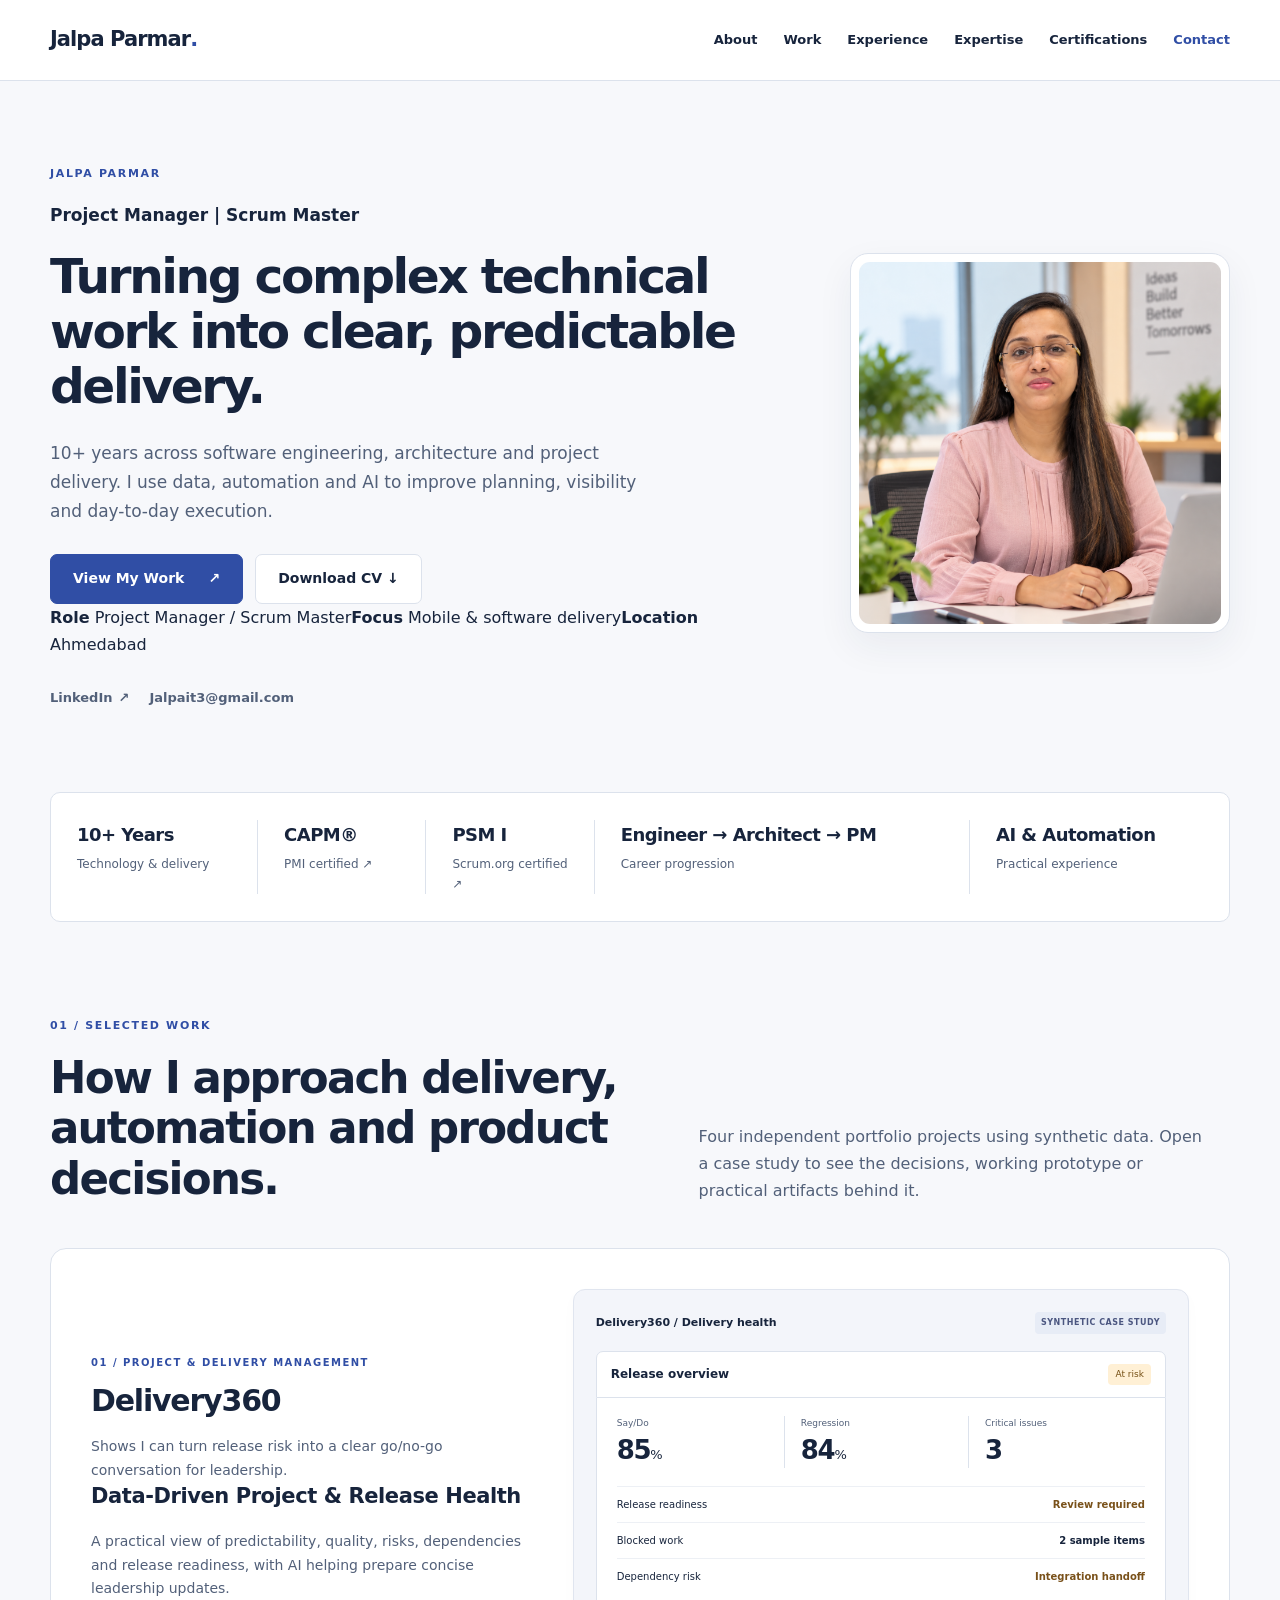
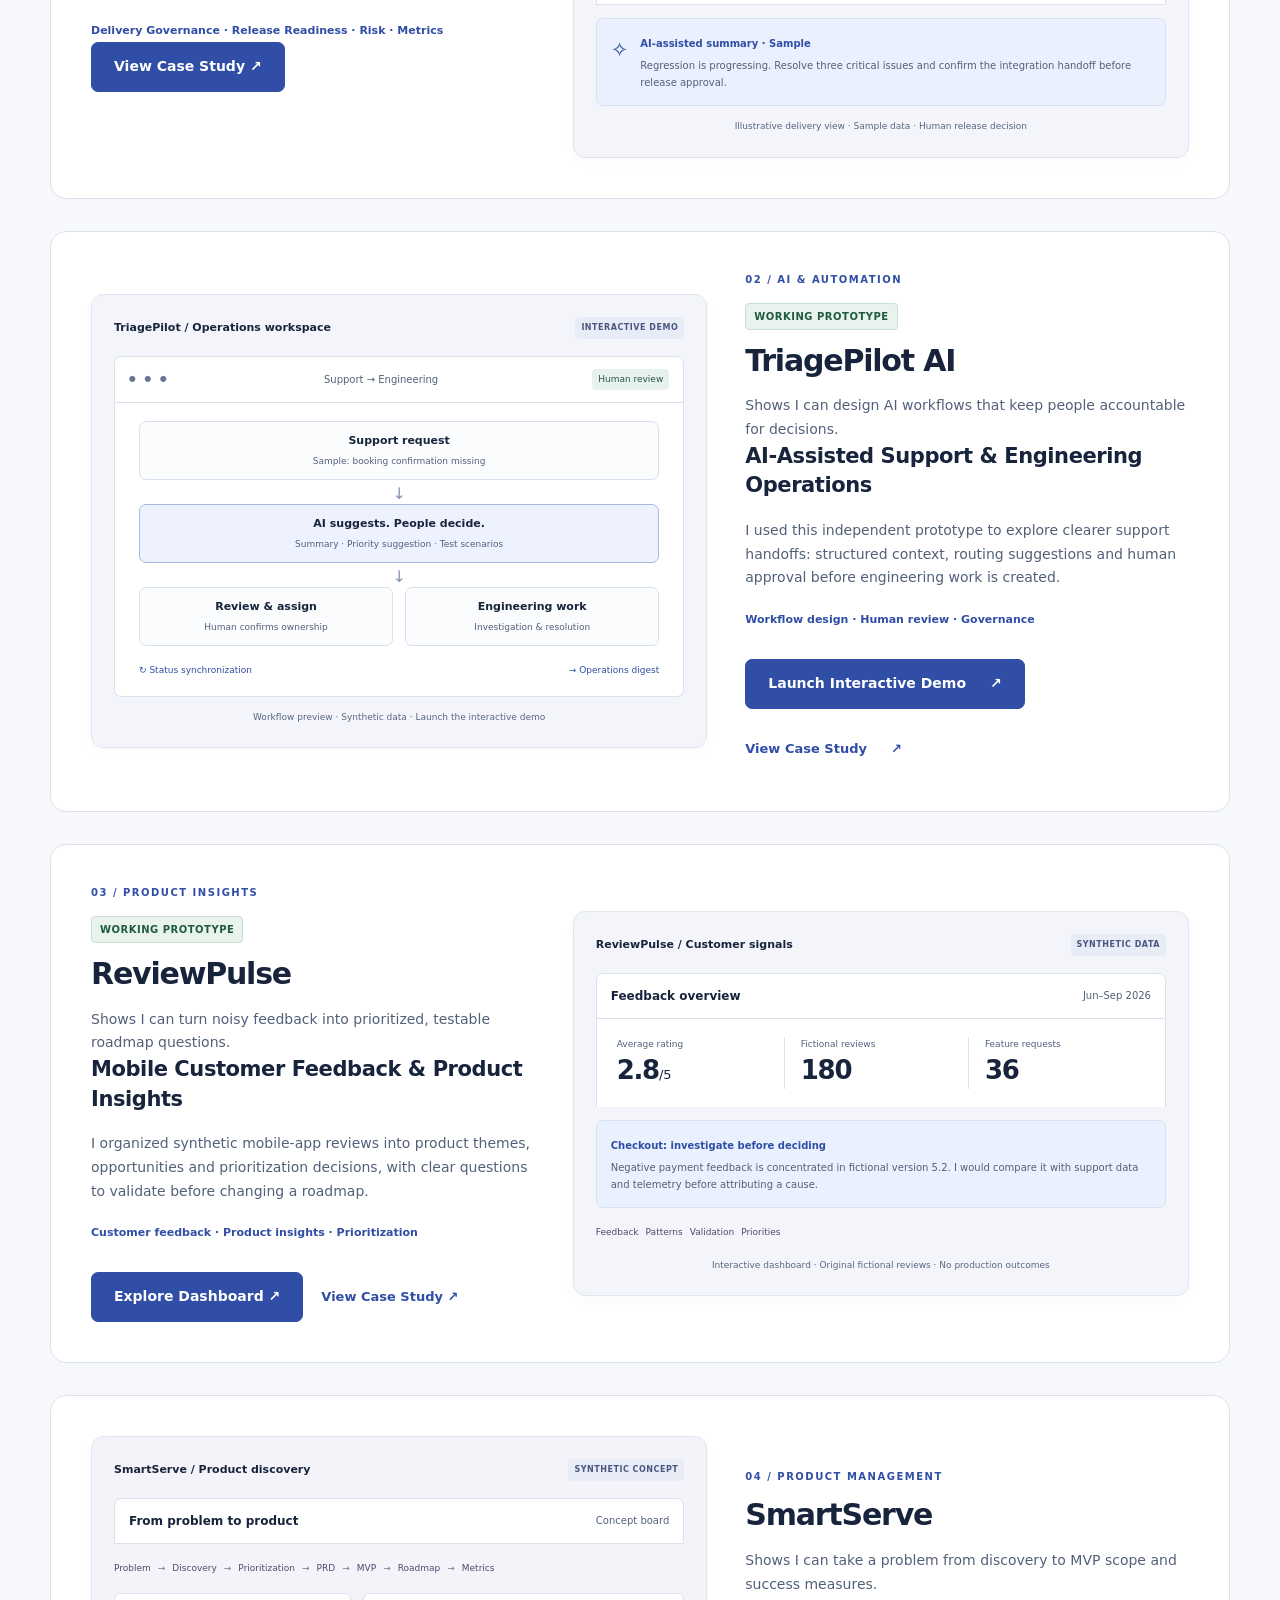
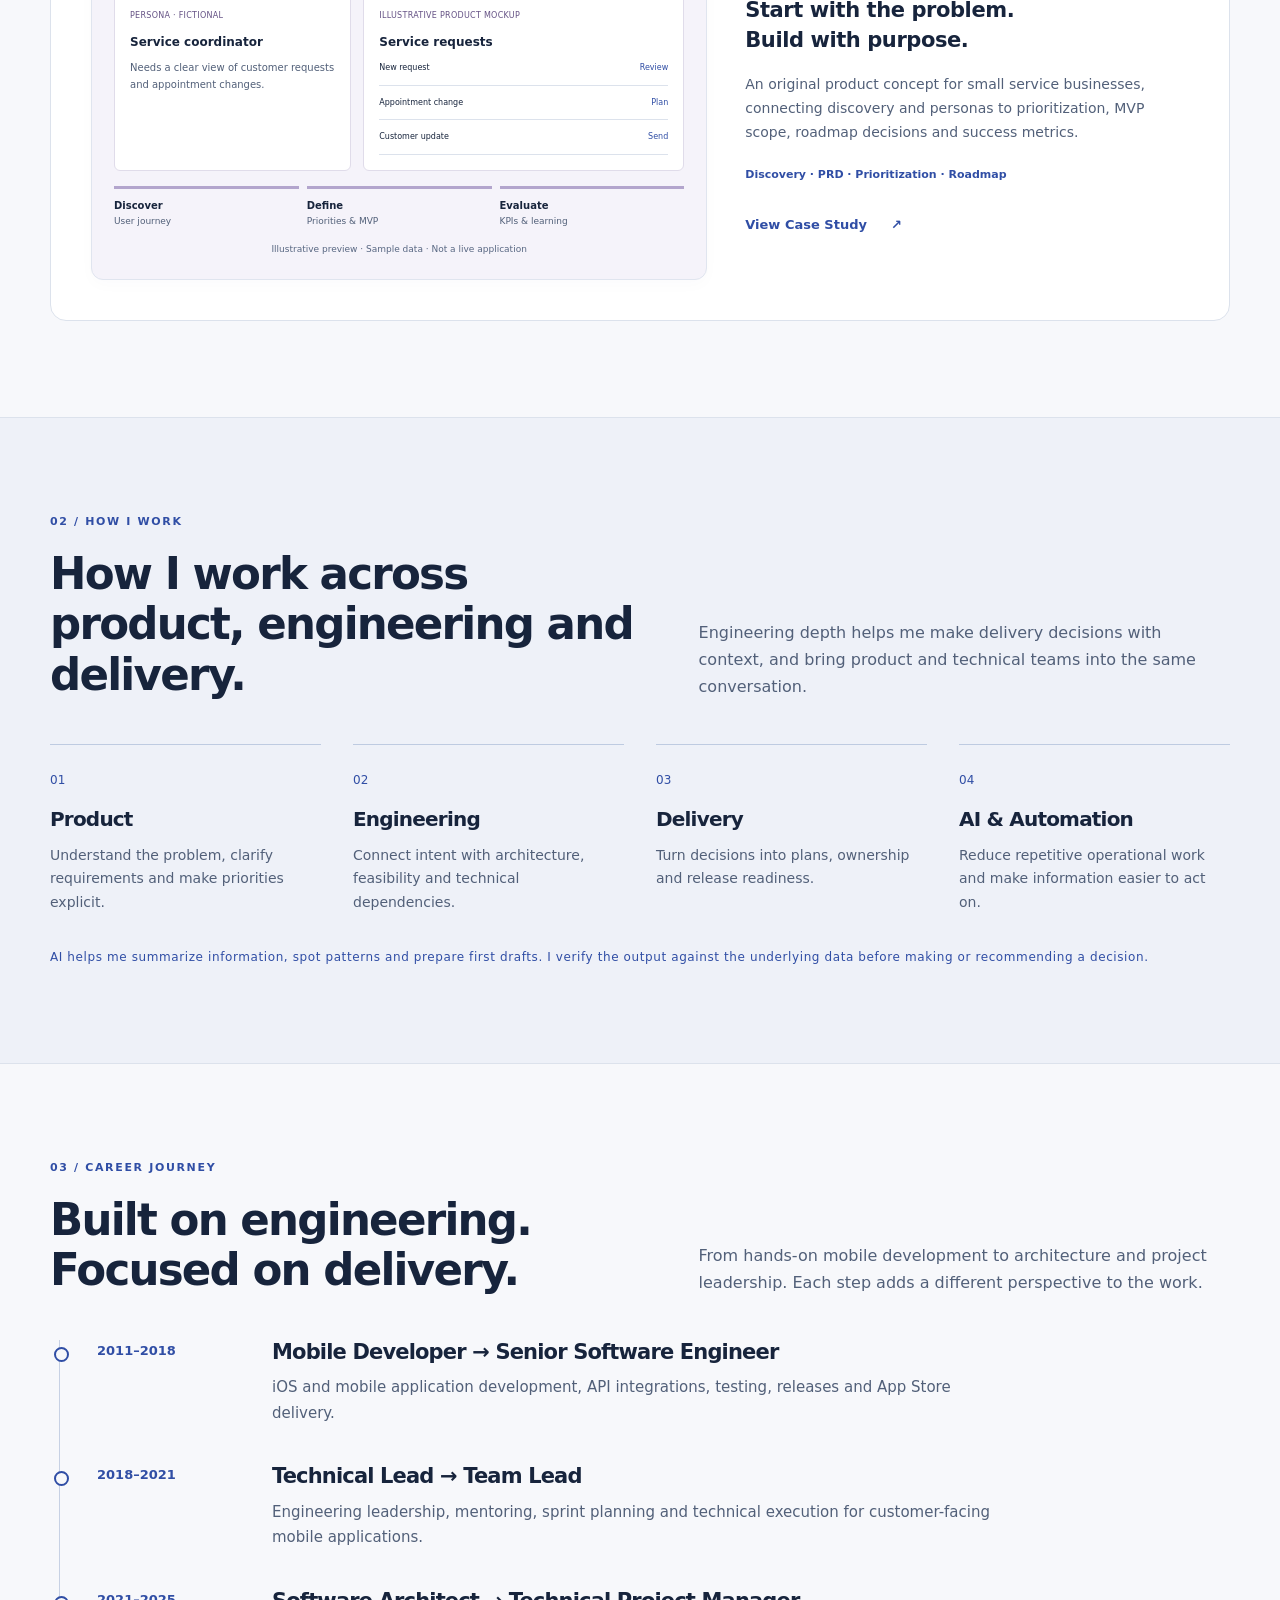
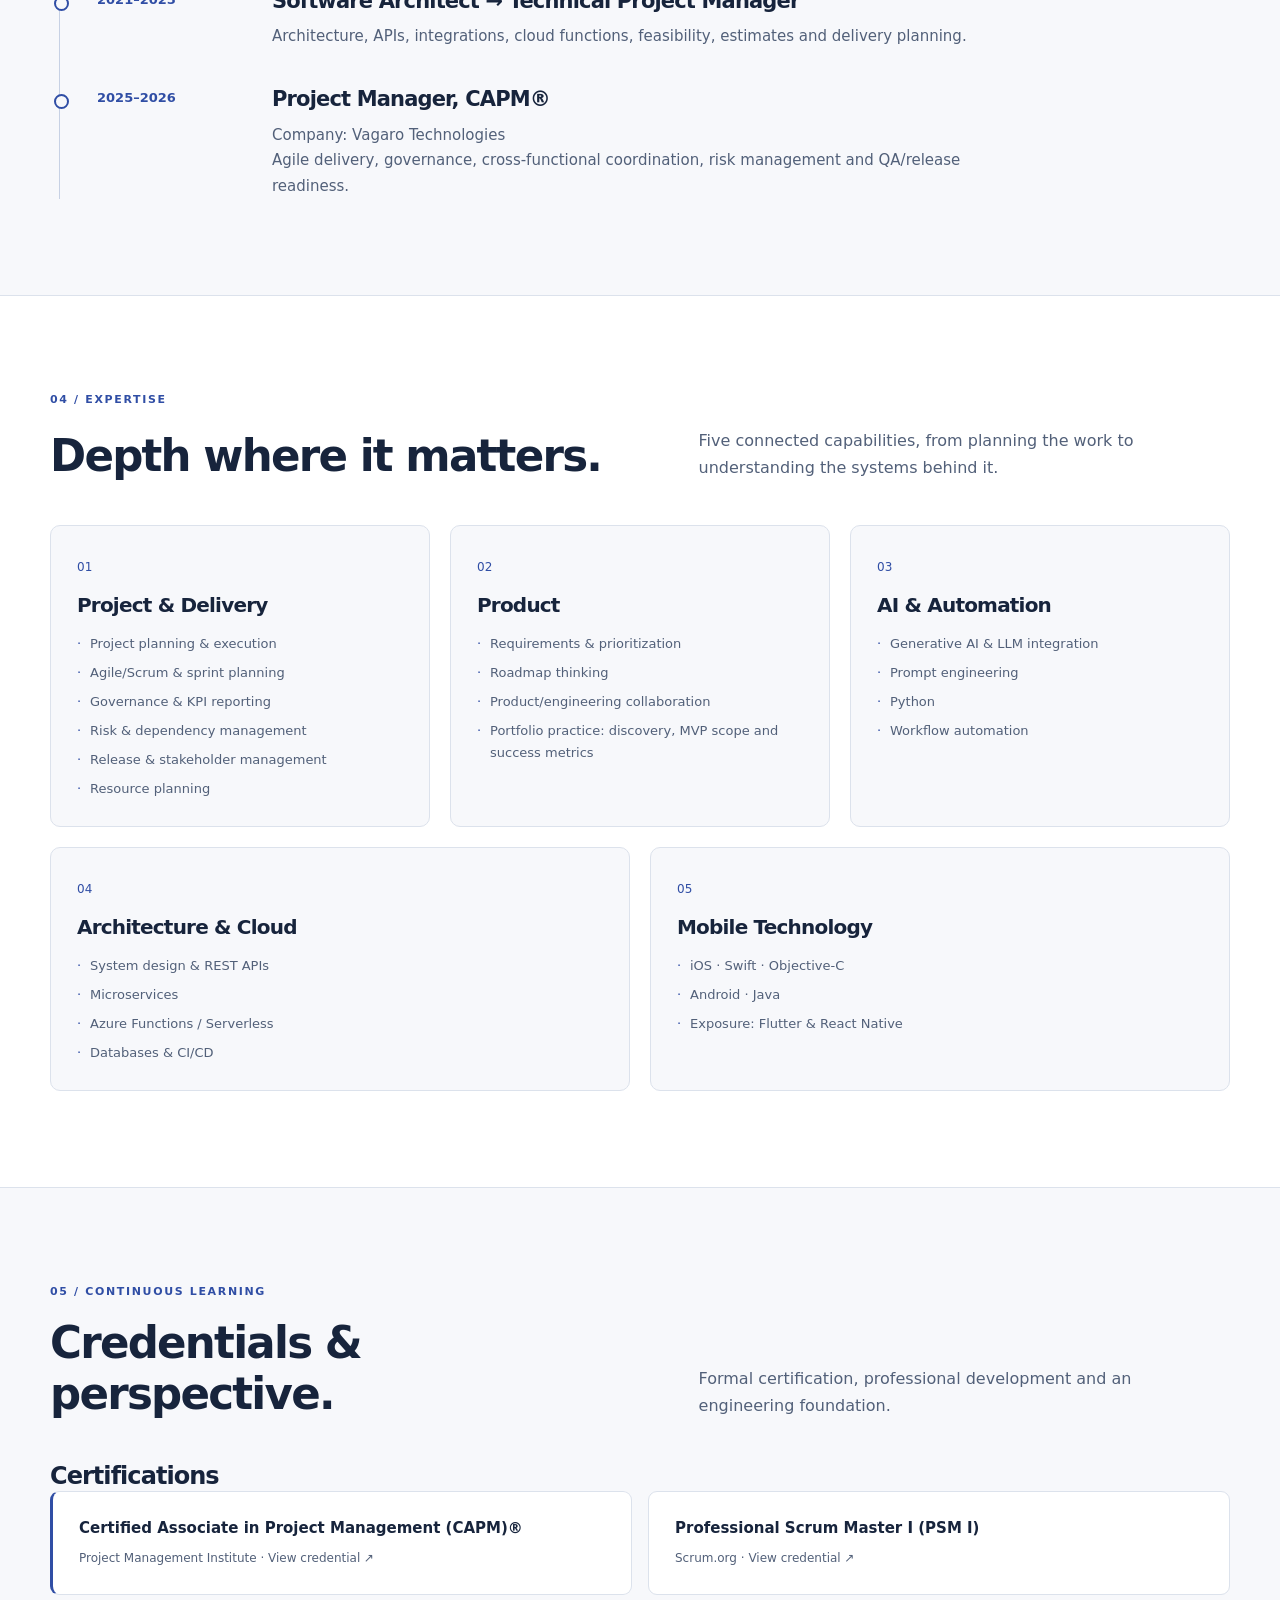
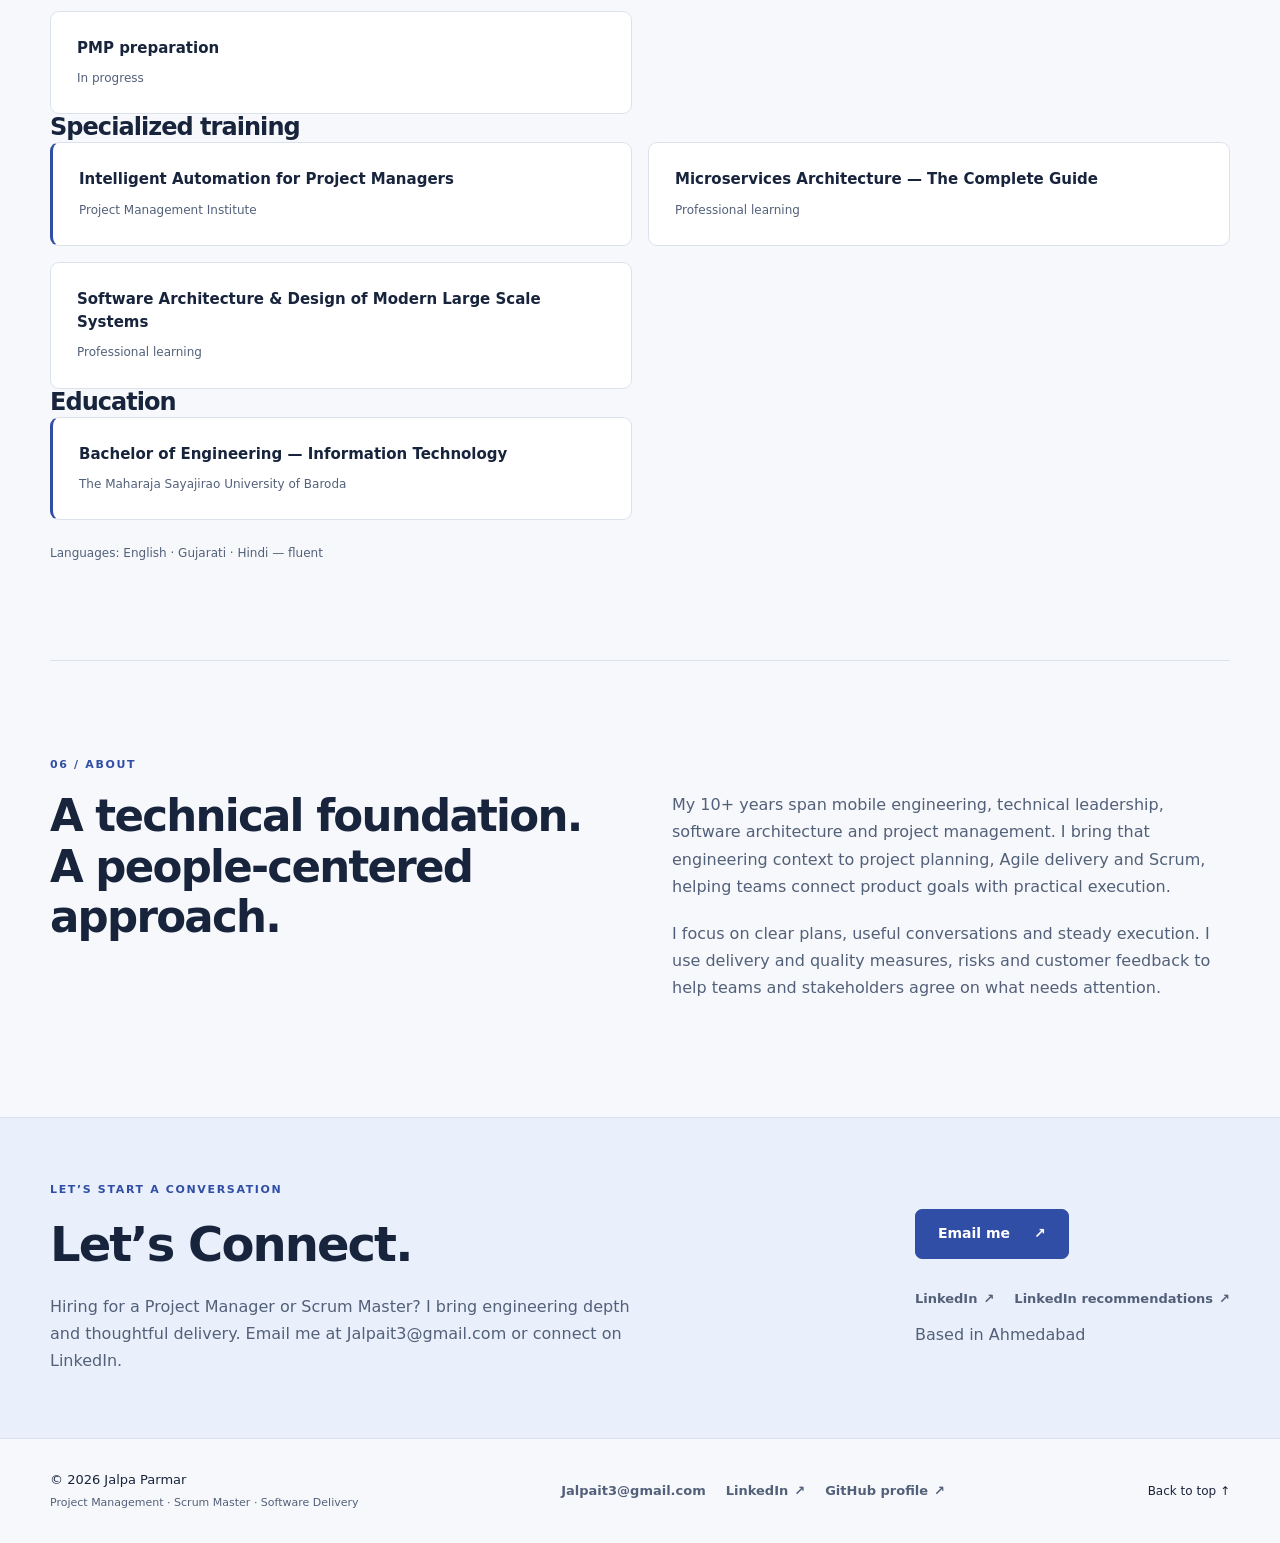
==== index.html @ e119d9c5 "Focus portfolio on project management and Scrum" ====
<!DOCTYPE html>

<html lang="en"><head><meta charset="utf-8"/><meta content="width=device-width,initial-scale=1" name="viewport"/><title>Jalpa Parmar | Project Manager & Scrum Master</title><link href="style.css" rel="stylesheet"/><meta content="Jalpa Parmar is a Project Manager and Scrum Master with 10+ years in software delivery, Agile and engineering. CAPM® and PSM I certified." name="description"/>
<link href="https://jalpaparmar.github.io/jalpa-parmar-portfolio/" rel="canonical"/>
<meta content="#f7f8fb" name="theme-color"/>
<meta content="website" property="og:type"/>
<meta content="Jalpa Parmar | Project Manager & Scrum Master" property="og:title"/>
<meta content="Jalpa Parmar: Project Manager and Scrum Master with 10+ years in software delivery, Agile and engineering. CAPM® and PSM I certified." property="og:description"/>
<meta content="https://jalpaparmar.github.io/jalpa-parmar-portfolio/" property="og:url"/>
<meta content="summary_large_image" name="twitter:card"/><meta content="https://jalpaparmar.github.io/jalpa-parmar-portfolio/assets/images/jalpa-parmar-social-card.svg" property="og:image"/><meta content="https://jalpaparmar.github.io/jalpa-parmar-portfolio/assets/images/jalpa-parmar-social-card.svg" name="twitter:image"/>
<script type="application/ld+json">{"@context":"https://schema.org","@type":"Person","name":"Jalpa Parmar","url":"https://jalpaparmar.github.io/jalpa-parmar-portfolio/","jobTitle":"Project Manager and Scrum Master","sameAs":["https://www.linkedin.com/in/jalpa-parmar","https://github.com/JalpaParmar"],"alumniOf":{"@type":"CollegeOrUniversity","name":"The Maharaja Sayajirao University of Baroda"}}</script>
<script defer="" src="site.js"></script></head>
<body id="top"><a class="skip-link" href="#main-content">Skip to content</a><header class="site-header"><nav aria-label="Primary navigation" class="nav-shell"><a class="brand" href="#top">Jalpa Parmar<span aria-hidden="true" class="brand-dot">.</span></a><button aria-controls="nav-links" aria-expanded="false" class="menu-toggle" hidden="" type="button">Menu <span aria-hidden="true">☰</span></button><div class="nav-links" id="nav-links"><a href="#about">About</a><a href="#work">Work</a><a href="#experience">Experience</a><a href="#skills">Expertise</a><a href="#certifications">Certifications</a><a href="#contact">Contact</a></div><!-- Add a Resume link here only after a real portfolio-safe file is supplied. --></nav></header>
<main id="main-content" tabindex="-1">
<section aria-labelledby="hero-title" class="hero hero-with-portrait wrap"><div class="hero-copy"><span class="eyebrow">JALPA PARMAR</span><p class="role-title">Project Manager | Scrum Master</p><h1 id="hero-title">Turning complex technical work into clear, predictable delivery.</h1><p class="intro">10+ years across software engineering, architecture and project delivery. I use data, automation and AI to improve planning, visibility and day-to-day execution.</p><div class="actions"><a class="button primary" href="#work">View My Work <span aria-hidden="true">↗</span></a><a class="button" download="Jalpa_Parmar_Project_Manager_CAPM_PSMI.pdf" href="assets/documents/Jalpa_Parmar_Project_Manager_CAPM_PSMI.pdf">Download CV ↓</a></div><div class="looking-for" aria-label="What I am looking for"><span><strong>Role</strong> Project Manager / Scrum Master</span><span><strong>Focus</strong> Mobile &amp; software delivery</span><span><strong>Location</strong> Ahmedabad</span></div><div class="social-links"><a href="https://www.linkedin.com/in/jalpa-parmar">LinkedIn <span aria-hidden="true">↗</span></a><a href="mailto:Jalpait3@gmail.com">Jalpait3@gmail.com</a></div></div><figure class="hero-portrait"><img alt="Jalpa Parmar, Project Manager and Scrum Master" decoding="async" fetchpriority="high" height="1254" src="assets/images/jalpa-parmar-profile.png" width="1254"/></figure></section>
<div aria-label="Professional background" class="credibility wrap"><div><strong>10+ Years</strong><span>Technology &amp; delivery</span></div><a href="https://www.credly.com/badges/f8669a82-21d4-4e45-8ff4-f805225fc129/linked_in_profile" target="_blank" rel="noopener noreferrer" aria-label="View CAPM certification on Credly"><strong>CAPM®</strong><span>PMI certified ↗</span></a><a href="https://www.credly.com/badges/e484ed03-b003-4f8a-a17c-c9174ec7daa3/public_url" target="_blank" rel="noopener noreferrer" aria-label="View PSM I certification on Credly"><strong>PSM I</strong><span>Scrum.org certified ↗</span></a><div><strong>Engineer → Architect → PM</strong><span>Career progression</span></div><div><strong>AI &amp; Automation</strong><span>Practical experience</span></div></div>
<section class="section wrap" id="work"><span class="eyebrow">01 / SELECTED WORK</span><div class="section-heading"><h2>How I approach delivery, automation and product decisions.</h2><p>Four independent portfolio projects using synthetic data. Open a case study to see the decisions, working prototype or practical artifacts behind it.</p></div><div class="projects"><article class="project"><div class="project-copy"><span class="eyebrow">01 / PROJECT &amp; DELIVERY MANAGEMENT</span><h3>Delivery360</h3><p class="proof-line">Shows I can turn release risk into a clear go/no-go conversation for leadership.</p><p class="project-headline">Data-Driven Project &amp; Release Health</p><p>A practical view of predictability, quality, risks, dependencies and release readiness, with AI helping prepare concise leadership updates.</p><p class="tags">Delivery Governance · Release Readiness · Risk · Metrics</p><a aria-label="View Delivery360 case study" class="button primary" href="delivery360.html">View Case Study ↗</a></div><figure class="preview delivery-preview"><figcaption><span>Delivery360 / Delivery health</span><span class="demo-label">SYNTHETIC CASE STUDY</span></figcaption><div class="mini-toolbar"><strong>Release overview</strong><span class="risk">At risk</span></div><div class="metric-row"><div><small>Say/Do</small><strong>85<span>%</span></strong></div><div><small>Regression</small><strong>84<span>%</span></strong></div><div><small>Critical issues</small><strong>3</strong></div></div><div class="health-list"><div><span>Release readiness</span><strong class="risk-text">Review required</strong></div><div><span>Blocked work</span><strong>2 sample items</strong></div><div><span>Dependency risk</span><strong class="risk-text">Integration handoff</strong></div></div><div class="insight"><span aria-hidden="true">✧</span><div><strong>AI-assisted summary · Sample</strong><p>Regression is progressing. Resolve three critical issues and confirm the integration handoff before release approval.</p></div></div><p class="preview-note">Illustrative delivery view · Sample data · Human release decision</p></figure></article><article class="project reverse"><div class="project-copy"><span class="eyebrow">02 / AI &amp; AUTOMATION</span><span class="working-label">WORKING PROTOTYPE</span><h3>TriagePilot AI</h3><p class="proof-line">Shows I can design AI workflows that keep people accountable for decisions.</p><p class="project-headline">AI-Assisted Support &amp; Engineering Operations</p><p>I used this independent prototype to explore clearer support handoffs: structured context, routing suggestions and human approval before engineering work is created.</p><p class="tags">Workflow design · Human review · Governance</p><div class="actions"><a class="button primary" href="projects/opspilot/index.html">Launch Interactive Demo <span aria-hidden="true">↗</span></a><a aria-label="View TriagePilot AI case study" class="text-link" href="opspilot.html">View Case Study <span aria-hidden="true">↗</span></a></div></div><figure class="preview ops-preview"><figcaption><span>TriagePilot / Operations workspace</span><span class="demo-label">INTERACTIVE DEMO</span></figcaption><div class="mini-toolbar"><span aria-hidden="true" class="window-dots">● ● ●</span><span>Support → Engineering</span><span class="status">Human review</span></div><div class="workflow"><div class="flow-node"><span aria-hidden="true" class="node-icon">↳</span><strong>Support request</strong><small>Sample: booking confirmation missing</small></div><span aria-hidden="true" class="flow-arrow">↓</span><div class="flow-node active"><span aria-hidden="true" class="node-icon">✧</span><strong>AI suggests. People decide.</strong><small>Summary · Priority suggestion · Test scenarios</small></div><span aria-hidden="true" class="flow-arrow">↓</span><div class="flow-split"><div class="flow-node"><strong>Review &amp; assign</strong><small>Human confirms ownership</small></div><div class="flow-node"><strong>Engineering work</strong><small>Investigation &amp; resolution</small></div></div><div class="sync-line">↻ Status synchronization <span>→ Operations digest</span></div></div><p class="preview-note">Workflow preview · Synthetic data · Launch the interactive demo</p></figure></article><article class="project"><div class="project-copy"><span class="eyebrow">03 / PRODUCT INSIGHTS</span><span class="working-label">WORKING PROTOTYPE</span><h3>ReviewPulse</h3><p class="proof-line">Shows I can turn noisy feedback into prioritized, testable roadmap questions.</p><p class="project-headline">Mobile Customer Feedback &amp; Product Insights</p><p>I organized synthetic mobile-app reviews into product themes, opportunities and prioritization decisions, with clear questions to validate before changing a roadmap.</p><p class="tags">Customer feedback · Product insights · Prioritization</p><div class="actions"><a class="button primary" href="projects/reviewpulse/index.html">Explore Dashboard ↗</a><a aria-label="View ReviewPulse case study" class="text-link" href="reviewpulse.html">View Case Study ↗</a></div></div><figure class="preview review-preview"><figcaption><span>ReviewPulse / Customer signals</span><span class="demo-label">SYNTHETIC DATA</span></figcaption><div class="mini-toolbar"><strong>Feedback overview</strong><span>Jun–Sep 2026</span></div><div class="metric-row"><div><small>Average rating</small><strong>2.8<span>/5</span></strong></div><div><small>Fictional reviews</small><strong>180</strong></div><div><small>Feature requests</small><strong>36</strong></div></div><div class="insight"><div><strong>Checkout: investigate before deciding</strong><p>Negative payment feedback is concentrated in fictional version 5.2. I would compare it with support data and telemetry before attributing a cause.</p></div></div><div class="product-path"><span>Feedback</span><span>Patterns</span><span>Validation</span><span>Priorities</span></div><p class="preview-note">Interactive dashboard · Original fictional reviews · No production outcomes</p></figure></article><article class="project reverse"><div class="project-copy"><span class="eyebrow">04 / PRODUCT MANAGEMENT</span><h3>SmartServe</h3><p class="proof-line">Shows I can take a problem from discovery to MVP scope and success measures.</p><p class="project-headline">Start with the problem.<br/>Build with purpose.</p><p>An original product concept for small service businesses, connecting discovery and personas to prioritization, MVP scope, roadmap decisions and success metrics.</p><p class="tags">Discovery · PRD · Prioritization · Roadmap</p><a aria-label="View SmartServe case study" class="text-link" href="product-case-study.html">View Case Study <span aria-hidden="true">↗</span></a></div><figure class="preview product-preview"><figcaption><span>SmartServe / Product discovery</span><span class="demo-label">SYNTHETIC CONCEPT</span></figcaption><div class="mini-toolbar"><strong>From problem to product</strong><span>Concept board</span></div><ol class="product-path"><li>Problem</li><li>Discovery</li><li>Prioritization</li><li>PRD</li><li>MVP</li><li>Roadmap</li><li>Metrics</li></ol><div class="product-board"><div class="concept-note"><small>PERSONA · FICTIONAL</small><strong>Service coordinator</strong><p>Needs a clear view of customer requests and appointment changes.</p></div><div class="wireframe"><small>ILLUSTRATIVE PRODUCT MOCKUP</small><strong>Service requests</strong><div><span>New request</span><span>Review</span></div><div><span>Appointment change</span><span>Plan</span></div><div><span>Customer update</span><span>Send</span></div></div></div><div class="roadmap"><span><b>Discover</b>User journey</span><span><b>Define</b>Priorities &amp; MVP</span><span><b>Evaluate</b>KPIs &amp; learning</span></div><p class="preview-note">Illustrative preview · Sample data · Not a live application</p></figure></article></div></section>
<section class="section approach-band" id="approach"><div class="wrap"><span class="eyebrow">02 / HOW I WORK</span><div class="section-heading"><h2>How I work across product, engineering and delivery.</h2><p>Engineering depth helps me make delivery decisions with context, and bring product and technical teams into the same conversation.</p></div><ol class="approach-grid"><li><span>01</span><h3>Product</h3><p>Understand the problem, clarify requirements and make priorities explicit.</p></li><li><span>02</span><h3>Engineering</h3><p>Connect intent with architecture, feasibility and technical dependencies.</p></li><li><span>03</span><h3>Delivery</h3><p>Turn decisions into plans, ownership and release readiness.</p></li><li><span>04</span><h3>AI &amp; Automation</h3><p>Reduce repetitive operational work and make information easier to act on.</p></li></ol><p class="approach-caption">AI helps me summarize information, spot patterns and prepare first drafts. I verify the output against the underlying data before making or recommending a decision.</p></div></section>
<section class="section wrap" id="experience"><span class="eyebrow">03 / CAREER JOURNEY</span><div class="section-heading"><h2>Built on engineering.<br/>Focused on delivery.</h2><p>From hands-on mobile development to architecture and project leadership. Each step adds a different perspective to the work.</p></div><ol class="timeline"><li><span class="timeline-date">2011–2018</span><div><h3>Mobile Developer → Senior Software Engineer</h3><p>iOS and mobile application development, API integrations, testing, releases and App Store delivery.</p></div></li><li><span class="timeline-date">2018–2021</span><div><h3>Technical Lead → Team Lead</h3><p>Engineering leadership, mentoring, sprint planning and technical execution for customer-facing mobile applications.</p></div></li><li><span class="timeline-date">2021–2025</span><div><h3>Software Architect → Technical Project Manager</h3><p>Architecture, APIs, integrations, cloud functions, feasibility, estimates and delivery planning.</p></div></li><li><span class="timeline-date">2025–2026</span><div><h3>Project Manager, CAPM®</h3><p class="timeline-meta">Company: Vagaro Technologies</p><p>Agile delivery, governance, cross-functional coordination, risk management and QA/release readiness.</p></div></li></ol></section>
<section class="section expertise-band" id="skills"><div class="wrap"><span class="eyebrow">04 / EXPERTISE</span><div class="section-heading"><h2>Depth where it matters.</h2><p>Five connected capabilities, from planning the work to understanding the systems behind it.</p></div><div class="capabilities"><article><span class="capability-number">01</span><h3>Project &amp; Delivery</h3><ul><li>Project planning &amp; execution</li><li>Agile/Scrum &amp; sprint planning</li><li>Governance &amp; KPI reporting</li><li>Risk &amp; dependency management</li><li>Release &amp; stakeholder management</li><li>Resource planning</li></ul></article><article><span class="capability-number">02</span><h3>Product</h3><ul><li>Requirements &amp; prioritization</li><li>Roadmap thinking</li><li>Product/engineering collaboration</li><li>Portfolio practice: discovery, MVP scope and success metrics</li></ul></article><article><span class="capability-number">03</span><h3>AI &amp; Automation</h3><ul><li>Generative AI &amp; LLM integration</li><li>Prompt engineering</li><li>Python</li><li>Workflow automation</li></ul></article><article><span class="capability-number">04</span><h3>Architecture &amp; Cloud</h3><ul><li>System design &amp; REST APIs</li><li>Microservices</li><li>Azure Functions / Serverless</li><li>Databases &amp; CI/CD</li></ul></article><article><span class="capability-number">05</span><h3>Mobile Technology</h3><ul><li>iOS · Swift · Objective-C</li><li>Android · Java</li><li>Exposure: Flutter &amp; React Native</li></ul></article></div></div></section>
<section class="section wrap" id="certifications"><span class="eyebrow">05 / CONTINUOUS LEARNING</span><div class="section-heading"><h2>Credentials &amp; perspective.</h2><p>Formal certification, professional development and an engineering foundation.</p></div><div class="credential-groups"><section class="credential-group" aria-labelledby="certifications-title"><h3 id="certifications-title">Certifications</h3><ul class="credential-list"><li><a href="https://www.credly.com/badges/f8669a82-21d4-4e45-8ff4-f805225fc129/linked_in_profile" target="_blank" rel="noopener noreferrer"><strong>Certified Associate in Project Management (CAPM)®</strong><span>Project Management Institute · View credential ↗</span></a></li><li><a href="https://www.credly.com/badges/e484ed03-b003-4f8a-a17c-c9174ec7daa3/public_url" target="_blank" rel="noopener noreferrer"><strong>Professional Scrum Master I (PSM I)</strong><span>Scrum.org · View credential ↗</span></a></li><li><strong>PMP preparation</strong><span>In progress</span></li></ul></section><section class="credential-group" aria-labelledby="training-title"><h3 id="training-title">Specialized training</h3><ul class="credential-list"><li><strong>Intelligent Automation for Project Managers</strong><span>Project Management Institute</span></li><li><strong>Microservices Architecture — The Complete Guide</strong><span>Professional learning</span></li><li><strong>Software Architecture &amp; Design of Modern Large Scale Systems</strong><span>Professional learning</span></li></ul></section><section class="credential-group" aria-labelledby="education-title"><h3 id="education-title">Education</h3><ul class="credential-list"><li><strong>Bachelor of Engineering — Information Technology</strong><span>The Maharaja Sayajirao University of Baroda</span></li></ul></section></div><p class="languages">Languages: English · Gujarati · Hindi — fluent</p></section>
<section class="section about-section wrap" id="about"><span class="eyebrow">06 / ABOUT</span><div class="about-grid"><h2>A technical foundation.<br/>A people-centered approach.</h2><div><p>My 10+ years span mobile engineering, technical leadership, software architecture and project management. I bring that engineering context to project planning, Agile delivery and Scrum, helping teams connect product goals with practical execution.</p><p>I focus on clear plans, useful conversations and steady execution. I use delivery and quality measures, risks and customer feedback to help teams and stakeholders agree on what needs attention.</p></div></div></section>
<section class="contact-section" id="contact"><div class="wrap contact-inner"><div><span class="eyebrow">LET’S START A CONVERSATION</span><h2>Let’s Connect.</h2><p>Hiring for a Project Manager or Scrum Master? I bring engineering depth and thoughtful delivery. Email me at <a href="mailto:Jalpait3@gmail.com">Jalpait3@gmail.com</a> or connect on LinkedIn.</p></div><div><a class="button primary" href="mailto:Jalpait3@gmail.com">Email me <span aria-hidden="true">↗</span></a><div class="social-links"><a href="https://www.linkedin.com/in/jalpa-parmar">LinkedIn <span aria-hidden="true">↗</span></a><a href="https://www.linkedin.com/in/jalpa-parmar">LinkedIn recommendations <span aria-hidden="true">↗</span></a></div><p class="contact-location">Based in Ahmedabad</p></div></div></section>
</main><footer class="site-footer wrap"><span>© 2026 Jalpa Parmar<br/><small>Project Management · Scrum Master · Software Delivery</small></span><div class="social-links"><a href="mailto:Jalpait3@gmail.com">Jalpait3@gmail.com</a><a href="https://www.linkedin.com/in/jalpa-parmar">LinkedIn <span aria-hidden="true">↗</span></a><a href="https://github.com/JalpaParmar">GitHub profile <span aria-hidden="true">↗</span></a></div><a class="back-top" href="#top">Back to top ↑</a></footer></body></html>
---- style.css ----
/* Shared static portfolio design system. No external fonts or assets. */
:root{color-scheme:light;--bg:#f7f8fb;--paper:#fff;--ink:#17243c;--muted:#526079;--accent:#304ea5;--accent-soft:#edf1fd;--line:#dce2ec;--violet:#65509b;--radius:16px;--shadow:0 14px 36px #1c2e5110;--max:1180px}
*{box-sizing:border-box}html{scroll-behavior:smooth;scroll-padding-top:104px}body{margin:0;background:var(--bg);color:var(--ink);font:16px/1.7 Inter,"Segoe UI",system-ui,-apple-system,sans-serif;-webkit-font-smoothing:antialiased}
a{color:inherit;text-decoration:none}a:hover{text-decoration:underline;text-underline-offset:5px}button{font:inherit}a:focus-visible,button:focus-visible{outline:3px solid var(--accent);outline-offset:5px;border-radius:4px}[hidden]{display:none!important}svg{display:block;max-width:100%;height:auto}figure,p{margin:0}ul,ol{padding:0}h1,h2,h3{line-height:1.16;letter-spacing:-.04em;margin:0;font-weight:650}h2{font-size:clamp(32px,3.4vw,44px)}h3{font-size:24px}p{color:var(--muted)}.wrap{width:min(var(--max),calc(100% - 96px));margin-inline:auto}.section{padding-block:96px}.eyebrow{display:block;font-size:11px;line-height:1.5;font-weight:750;letter-spacing:.15em;color:var(--accent);margin-bottom:18px}.section-heading{display:grid;grid-template-columns:1.1fr 1fr;gap:64px;align-items:end;margin-bottom:44px}.section-heading p{max-width:510px;font-size:16px}
.skip-link{position:fixed;top:8px;left:16px;z-index:100;background:var(--ink);color:white;padding:12px 20px;transform:translateY(-160%)}.skip-link:focus{transform:none}
.site-header{position:sticky;top:0;z-index:20;background:#fff;border-bottom:1px solid var(--line)}.nav-shell{max-width:var(--max);min-height:80px;margin:auto;display:flex;align-items:center;justify-content:space-between;gap:30px}.brand{font-size:21px;font-weight:750;letter-spacing:-.045em;white-space:nowrap;min-height:44px;display:inline-flex;align-items:center}.brand-dot{color:var(--accent)}.nav-links{display:flex;gap:26px;align-items:center}.nav-links a{font-size:13px;font-weight:550;min-height:44px;display:flex;align-items:center}.nav-links a:last-child{color:var(--accent)}.menu-toggle{display:none;border:1px solid var(--line);background:white;border-radius:6px;padding:8px 14px;min-height:44px;color:var(--ink)}
.hero{padding-block:85px 72px;display:grid;grid-template-columns:1.35fr 1fr;align-items:center;gap:48px}.role-title{color:var(--ink);font-weight:550;font-size:17px;margin-bottom:20px}.hero h1{font-size:clamp(38px,3.8vw,53px);line-height:1.13;letter-spacing:-.05em}.hero h1 span{color:var(--accent)}.hero .intro{font-size:17px;max-width:620px;margin-top:25px}.actions{display:flex;flex-wrap:wrap;gap:12px;margin-top:28px}.button{min-height:48px;display:inline-flex;align-items:center;justify-content:center;gap:24px;border-radius:7px;padding:12px 22px;font-size:14px;font-weight:650;border:1px solid var(--line);background:white;transition:background .18s,transform .18s}.button.primary{background:var(--accent);color:white;border-color:var(--accent)}.button.primary:hover{background:#243d83;text-decoration:none;transform:translateY(-2px)}.social-links{display:flex;flex-wrap:wrap;gap:20px;margin-top:18px}.social-links a{font-size:13px;font-weight:550;color:var(--muted);display:inline-flex;align-items:center;gap:6px;min-height:44px}.hero-visual{padding:12px 0}.hero-visual figcaption{text-align:center;font-size:12px;color:var(--muted);line-height:1.7}.hero-visual figcaption strong{font-weight:550;color:var(--ink)}
.credibility{display:grid;grid-template-columns:.8fr .65fr .65fr 1.45fr 1fr;padding-block:27px;background:white;border:1px solid var(--line);border-radius:10px}.credibility>div,.credibility>a{padding-inline:26px;border-right:1px solid var(--line)}.credibility>a{display:block}.credibility>div:last-child,.credibility>a:last-child{border:0}.credibility strong{display:block;font-size:18px;font-weight:650;letter-spacing:-.03em}.credibility span{display:block;color:var(--muted);font-size:12px;margin-top:3px}
.projects{display:grid;gap:32px}.project{display:grid;grid-template-columns:.9fr 1.25fr;align-items:center;gap:38px;padding:40px;background:white;border:1px solid var(--line);border-radius:var(--radius);transition:box-shadow .2s,transform .2s}.project:hover{box-shadow:var(--shadow);transform:translateY(-3px)}.project.reverse{grid-template-columns:1.25fr .9fr}.project.reverse .project-copy{order:2}.project-copy .eyebrow{font-size:10px;margin-bottom:14px}.project-copy h3{font-size:30px;margin-bottom:16px}.project-headline{font-size:21px;line-height:1.4;color:var(--ink);font-weight:550;letter-spacing:-.02em;margin-bottom:18px}.project-copy>p:not(.project-headline){font-size:14px}.project-copy .tags{font-size:11px!important;font-weight:600;color:var(--accent);margin-top:20px;line-height:1.9}.text-link{display:inline-flex;align-items:center;gap:24px;min-height:44px;font-size:13px;font-weight:700;color:var(--accent);margin-top:18px}
.preview{min-width:0;background:#f3f5fa;border:1px solid #e0e5ef;border-radius:12px;padding:22px;box-shadow:0 5px 16px #20315805;font-size:12px}.preview figcaption{display:flex;justify-content:space-between;align-items:center;gap:10px;flex-wrap:wrap;font-size:11px;font-weight:650;margin-bottom:17px}.demo-label{font-size:8px;color:#4b5680;background:#e7ecf6;padding:4px 6px;border-radius:4px;letter-spacing:.065em}.mini-toolbar{display:flex;align-items:center;justify-content:space-between;gap:10px;font-size:10px;padding:12px 14px;background:white;border:1px solid var(--line);border-radius:7px 7px 0 0;color:var(--muted)}.mini-toolbar strong{font-size:12px;color:var(--ink)}.window-dots{color:#687893;letter-spacing:3px;font-size:8px}.status{font-size:9px;color:#265547;background:#e7f2ec;border-radius:4px;padding:3px 6px}.workflow{background:white;border:1px solid var(--line);border-top:0;border-radius:0 0 7px 7px;padding:18px 24px}.flow-node{position:relative;border:1px solid #d9e0ed;background:#fbfcfe;border-radius:7px;padding:10px 14px;text-align:center}.flow-node strong,.flow-node small{display:block}.flow-node strong{font-size:11px;font-weight:650}.flow-node small{font-size:9px;color:var(--muted);margin-top:3px}.flow-node.active{border-color:#a8b8e1;background:#eef2ff}.node-icon{display:none}.flow-arrow{display:block;text-align:center;font-size:16px;color:#8494b4;height:24px}.flow-split{display:grid;grid-template-columns:1fr 1fr;gap:12px}.sync-line{display:flex;justify-content:space-between;gap:8px;flex-wrap:wrap;font-size:9px;color:var(--accent);margin-top:17px}.preview-note{font-size:9px;text-align:center;margin-top:13px;color:#586782}
.metric-row{display:grid;grid-template-columns:1fr 1fr 1fr;background:white;padding:18px 12px;gap:8px;border-inline:1px solid var(--line)}.metric-row>div{padding-left:8px;border-right:1px solid var(--line)}.metric-row>div:last-child{border:0}.metric-row small{display:block;color:var(--muted);font-size:9px}.metric-row strong{display:block;font-size:26px;line-height:1.4;color:var(--ink);font-weight:650;letter-spacing:-.05em}.metric-row strong span{font-size:13px;font-weight:450;letter-spacing:0}
.chart-grid{display:grid;grid-template-columns:1.2fr 1fr;gap:15px;background:white;border:1px solid var(--line);padding:16px 12px}.chart-panel>strong{font-size:10px;display:block;margin-bottom:10px}.bar-row{display:grid;grid-template-columns:25px 1fr 22px;gap:6px;align-items:center;margin:7px 0;font-size:9px}.bar-row i{display:block;width:var(--bar);min-width:5px;height:7px;background:#677dbc;border-radius:2px}.bar-row small{text-align:right;font-size:9px}.theme-list{list-style:none;margin:0;color:var(--muted);font-size:10px;display:grid;gap:4px}.theme-list li::before{content:'•';color:#8b79b5;margin-right:7px}.trend{display:grid;gap:5px;padding:12px;background:#edeaf6;color:#4b3e72;border-radius:0 0 7px 7px;font-size:9px}.trend strong{font-size:10px}.risk{background:#fff0d5;color:#775116;font-size:9px;padding:3px 7px;border-radius:4px}.health-list{background:white;padding:0 20px 10px;border:1px solid var(--line);border-top:0}.health-list>div{display:flex;justify-content:space-between;gap:10px;border-top:1px solid #edf0f5;padding-block:9px;font-size:10px}.health-list strong{font-weight:550}.risk-text{color:#79511a}.insight{display:flex;gap:12px;background:#eaf0fd;border:1px solid #d7e0f4;border-radius:7px;padding:14px;margin-top:13px}.insight>span{font-size:21px;color:var(--accent)}.insight strong{font-size:10px;color:var(--accent)}.insight p{font-size:10px;line-height:1.65;margin-top:5px}
.product-preview{background:#f5f3fa}.product-path{list-style:none;display:flex;flex-wrap:wrap;gap:7px;margin:17px 0;font-size:9px;color:#53466d}.product-path li:not(:last-child)::after{content:'→';margin-left:7px;color:#7d7290}.product-board{display:grid;grid-template-columns:.85fr 1.15fr;gap:12px}.concept-note,.wireframe{padding:15px;background:white;border:1px solid #e0dcea;border-radius:6px}.concept-note small,.wireframe small{font-size:8px;color:#655285;display:block;margin-bottom:10px;letter-spacing:.035em}.concept-note strong,.wireframe strong{font-size:12px;line-height:1.5;display:block}.concept-note p{font-size:10px;margin-top:8px}.wireframe>div{display:flex;justify-content:space-between;flex-wrap:wrap;gap:6px;font-size:8px;padding:10px 0;border-bottom:1px solid var(--line)}.wireframe>div span:last-child{color:var(--accent)}.roadmap{display:grid;grid-template-columns:repeat(3,1fr);gap:8px;margin-top:15px}.roadmap>span{font-size:9px;border-top:3px solid #b3a5cd;padding-top:8px;color:var(--muted)}.roadmap b{display:block;font-size:10px;color:var(--ink)}
.approach-band{background:#eef1f8;border-block:1px solid var(--line)}.approach-grid{list-style:none;display:grid;grid-template-columns:repeat(4,1fr);gap:32px;margin:0}.approach-grid li{border-top:1px solid #becbe1;padding-top:20px}.approach-grid li>span{font-size:12px;color:var(--accent)}.approach-grid h3{font-size:20px;margin:16px 0 12px}.approach-grid p{font-size:14px}.approach-caption{font-size:12px;color:var(--accent);margin-top:32px;letter-spacing:.05em}
.timeline{list-style:none;margin:0 0 0 9px;border-left:1px solid #c7d1e4}.timeline li{position:relative;display:grid;grid-template-columns:145px 1fr;gap:30px;padding:0 0 38px 37px}.timeline li::before{content:'';position:absolute;left:-6px;top:7px;width:11px;height:11px;border:2px solid var(--accent);background:var(--bg);border-radius:50%;transition:background .2s}.timeline li:hover::before{background:var(--accent)}.timeline li:last-child{padding-bottom:0}.timeline-date{font-size:13px;color:var(--accent);font-weight:600}.timeline h3{font-size:21px;margin-bottom:11px}.timeline p{max-width:740px;font-size:15px}
.expertise-band{background:white;border-block:1px solid var(--line)}.capabilities{display:grid;grid-template-columns:repeat(6,1fr);gap:20px}.capabilities article{grid-column:span 2;background:var(--bg);border:1px solid var(--line);border-radius:10px;padding:26px}.capabilities article:nth-child(n+4){grid-column:span 3}.capability-number{font-size:12px;color:var(--accent)}.capabilities h3{font-size:20px;margin:15px 0}.capabilities ul{list-style:none;margin:0;display:grid;gap:7px;font-size:13px;color:var(--muted)}.capabilities li{padding-left:13px;position:relative}.capabilities li::before{content:'·';position:absolute;left:0;color:var(--accent)}
.credential-list{list-style:none;display:grid;grid-template-columns:1fr 1fr;gap:16px;margin:0}.credential-list li{padding:25px 26px;background:white;border:1px solid var(--line);border-radius:9px}.credential-list li:first-child{border-left:3px solid var(--accent)}.credential-list strong{display:block;font-size:15px;line-height:1.55;font-weight:600}.credential-list span{display:block;font-size:12px;color:var(--muted);margin-top:8px}.languages{font-size:12px;margin-top:23px}
.about-section{border-top:1px solid var(--line)}.about-grid{display:grid;grid-template-columns:1fr 1fr;gap:64px}.about-grid p{font-size:16px;margin-bottom:20px}.contact-section{background:#eaf0fb;border-block:1px solid #d7e0f1;padding-block:64px}.contact-inner{display:grid;grid-template-columns:1.5fr 1fr;gap:64px;align-items:center}.contact-inner>div:last-child{justify-self:end}.contact-inner h2{font-size:48px;margin-bottom:20px}.contact-inner p{max-width:580px}.site-footer{padding-block:30px;display:flex;justify-content:space-between;align-items:center;gap:20px;font-size:13px}.site-footer small{font-size:11px;color:var(--muted)}.site-footer .social-links{margin-top:0}.back-top{font-size:12px;min-height:44px;display:flex;align-items:center}
.case-hero{padding-block:65px 40px;max-width:900px}.case-hero h1{font-size:clamp(44px,6vw,72px);margin:20px 0}.case-hero .lead{font-size:17px;max-width:750px;margin-bottom:15px}.case-hero .lead:first-of-type{font-size:24px;color:var(--ink)}.case-back{font-size:13px}.case-preview{max-width:900px}.case-preview .preview{max-width:700px;margin-inline:auto;padding:32px}.case-preview .preview figcaption{font-size:13px}.case-preview .planned-note{margin:25px 0 0;padding:20px 24px;background:var(--accent-soft);border-left:3px solid var(--accent);font-size:14px}.planned-note strong{font-size:14px}.planned-note p{margin-top:6px}.case-text{max-width:900px;padding-block:44px;border-bottom:1px solid var(--line)}.case-text h2{font-size:29px;margin-bottom:20px}.case-text .section-tag{color:var(--accent);font-size:11px;margin-bottom:12px;letter-spacing:.12em}.case-text:last-child{border:0;padding-bottom:64px}
@media(min-width:1440px){.hero{gap:70px}}
@media(max-width:1275px){.nav-shell{width:calc(100% - 96px)}.nav-links{gap:18px}}
@media(max-width:1050px){.hero{gap:20px;grid-template-columns:1.25fr 1fr}.hero h1{font-size:40px}.nav-links{gap:14px}.nav-links a{font-size:12px}.project{padding:28px;gap:25px}.project-copy h3{font-size:27px}.preview{padding:15px}.credibility>div{padding-inline:18px}.credibility strong{font-size:16px}.section-heading{gap:32px}.workflow{padding:16px}.approach-grid{gap:22px}}
@media(max-width:850px){.wrap,.nav-shell{width:calc(100% - 48px)}.nav-shell{min-height:70px;flex-wrap:wrap;padding-block:12px;gap:0}.nav-links{width:100%;justify-content:space-between;gap:8px}.nav-shell.enhanced .menu-toggle{display:inline-flex;align-items:center;gap:10px}.nav-shell.enhanced .nav-links:not(.is-open){display:none}.nav-shell.enhanced .nav-links{display:grid;grid-template-columns:1fr 1fr;gap:0 20px;padding-top:12px}.hero{grid-template-columns:1fr 1fr;padding-block:55px}.hero h1{font-size:36px}.hero h1 br{display:none}.hero .intro{font-size:16px}.credibility{grid-template-columns:1fr 1fr;padding-block:10px}.credibility>div,.credibility>a{padding:16px 24px}.credibility>div:nth-child(2n),.credibility>a:nth-child(2n){border-right:0}.credibility>div:nth-child(-n+4),.credibility>a:nth-child(-n+4){border-bottom:1px solid var(--line)}.section{padding-block:65px}.project,.project.reverse{grid-template-columns:1fr;gap:28px}.project.reverse .project-copy{order:0}.project-copy{max-width:620px}.project-headline br{display:none}.project-copy .eyebrow{margin-bottom:10px}.project-copy h3{margin-bottom:10px}.project .preview{width:100%;max-width:620px;justify-self:center;padding:25px}.approach-grid{grid-template-columns:1fr 1fr;gap:30px}.capabilities{grid-template-columns:1fr 1fr}.capabilities article,.capabilities article:nth-child(n+4){grid-column:auto}.capabilities article:last-child{grid-column:1/-1}.timeline li{grid-template-columns:110px 1fr;gap:15px}.about-grid{gap:32px}.contact-inner{gap:30px}.contact-inner h2{font-size:40px}}
@media(max-width:600px){html{scroll-padding-top:90px}.wrap,.nav-shell{width:calc(100% - 40px)}.brand{font-size:20px}.hero{grid-template-columns:1fr;padding-block:40px 26px;gap:16px}.hero .eyebrow{margin-bottom:12px}.role-title{font-size:15px;margin-bottom:17px}.hero h1{font-size:clamp(34px,8.4vw,46px);line-height:1.13}.hero h1 br{display:block}.hero .intro{margin-top:20px;font-size:16px}.hero-visual{width:min(100%,350px);margin:auto}.hero-visual figcaption{font-size:11px}.credibility>div{padding:15px}.credibility strong{font-size:14px}.credibility span{font-size:10px}.section{padding-block:52px}.section-heading,.about-grid{grid-template-columns:1fr;gap:20px;margin-bottom:30px}.section-heading p{font-size:15px}.eyebrow{font-size:10px;margin-bottom:13px}h2{font-size:32px}.project,.project.reverse{padding:22px 18px;gap:22px;border-radius:12px}.project-copy h3{font-size:27px}.project-headline{font-size:19px}.project-copy>p:not(.project-headline){font-size:14px}.project .preview,.case-preview .preview{padding:12px}.preview figcaption{font-size:10px;gap:7px}.demo-label{font-size:7px}.mini-toolbar{padding:9px;font-size:9px}.mini-toolbar strong{font-size:10px}.status{font-size:8px}.workflow{padding:12px}.flow-node{padding:8px}.flow-node strong{font-size:10px}.flow-node small{font-size:9px}.flow-split{gap:7px}.sync-line{font-size:8px}.preview-note{font-size:8px}.metric-row{padding:12px 5px;gap:4px}.metric-row>div{padding-left:4px}.metric-row small{font-size:8px}.metric-row strong{font-size:24px}.chart-grid{gap:10px;padding:10px}.chart-panel>strong{font-size:9px}.theme-list{font-size:9px}.bar-row{grid-template-columns:23px 1fr 20px;gap:3px;font-size:8px}.health-list{padding-inline:10px}.health-list>div{font-size:9px}.insight{padding:10px;gap:8px}.insight strong,.insight p{font-size:9px}.product-board{grid-template-columns:1fr}.concept-note,.wireframe{padding:12px}.concept-note small,.wireframe small{margin-bottom:6px}.roadmap{gap:6px}.roadmap>span{font-size:8px}.product-path{font-size:8px;gap:6px}.approach-grid{gap:26px 20px}.approach-grid h3{font-size:18px}.approach-grid p{font-size:13px}.approach-caption{font-size:11px}.timeline li{grid-template-columns:1fr;gap:9px;padding-left:26px;padding-bottom:32px}.timeline h3{font-size:20px}.timeline p{font-size:14px}.capabilities{grid-template-columns:1fr}.capabilities article:last-child{grid-column:auto}.capabilities article{padding:22px}.credential-list{grid-template-columns:1fr}.credential-list li{padding:22px}.about-grid p{font-size:15px}.contact-inner{grid-template-columns:1fr;gap:25px}.contact-inner>div:last-child{justify-self:start}.contact-inner h2{font-size:38px}.contact-section{padding-block:48px}.site-footer{flex-wrap:wrap;gap:14px}.site-footer .social-links{gap:15px}.case-hero{padding-block:40px 25px}.case-hero h1{font-size:43px}.case-hero .lead:first-of-type{font-size:21px}.case-hero .lead{font-size:15px}.case-text{padding-block:35px}}
@media(prefers-reduced-motion:reduce){html{scroll-behavior:auto}*,*::before,*::after{animation:none!important;transition:none!important}}
.case-hero .section-tag{font-size:11px;font-weight:700;letter-spacing:.12em;color:var(--accent);margin-bottom:16px}
/* Keep synthetic preview annotations legible at narrow widths. */
@media(max-width:600px){.preview .demo-label,.preview .preview-note,.preview .metric-row small,.preview .bar-row,.preview .bar-row small,.preview .theme-list,.preview .trend,.preview .roadmap>span,.preview .product-path,.preview .concept-note small,.preview .wireframe small,.preview .wireframe>div,.preview .sync-line{font-size:10px}.preview .health-list>div,.preview .insight p,.preview .insight strong,.preview .flow-node small{font-size:11px}.preview .chart-grid{grid-template-columns:1fr}.preview .theme-list{grid-template-columns:1fr 1fr}.preview .metric-row{gap:6px}.preview .metric-row strong{font-size:23px}.preview .status{font-size:10px}}
@media print{.site-header,.skip-link,.actions,.back-top,.menu-toggle{display:none!important}body{background:white;font-size:11pt}.wrap{width:100%}.section{padding-block:24px}.hero{padding-block:20px}.hero h1{font-size:32px}.project{break-inside:avoid;box-shadow:none}.hero-visual{max-width:300px}.site-footer{border-top:1px solid #ccc}.preview,.credential-list li,.timeline li{break-inside:avoid}}



/* Portrait integration: preserve the original photograph and prioritize the introduction. */
.hero.hero-with-portrait{grid-template-columns:minmax(0,1.85fr) minmax(0,1fr);gap:48px}
.hero-portrait{width:100%;max-width:380px;justify-self:end;padding:8px;background:var(--paper);border:1px solid var(--line);border-radius:18px;box-shadow:0 14px 36px #1c2e5110}
.hero-portrait img{display:block;width:100%;height:auto;aspect-ratio:1254 / 1254;object-fit:cover;object-position:center;border-radius:11px}
@media(max-width:850px){.hero.hero-with-portrait{grid-template-columns:1fr;gap:28px}.hero-portrait{width:min(100%,240px);justify-self:center}}
@media(max-width:600px){.hero-portrait{width:min(100%,210px)}}
@media print{.hero-portrait{max-width:220px;box-shadow:none}}


/* TriagePilot case study and flagship card polish. */
.working-label{display:inline-block;background:#e7f3ec;color:#215b3e;border:1px solid #c8dfd2;border-radius:4px;padding:4px 8px;font-size:10px;font-weight:650;letter-spacing:.05em;margin-bottom:14px}.project-copy .actions .text-link{margin-top:0}.project-copy .actions{gap:18px}
.triage-case .case-hero,.triage-case .case-text{max-width:1000px}.triage-case .case-hero{padding-top:48px;padding-bottom:12px}.triage-case .case-hero h1{font-size:clamp(42px,6vw,68px);margin:20px 0 12px}.triage-case .case-hero p.lead{font-size:17px;margin-bottom:12px}.triage-case .case-hero p.lead:first-of-type{font-size:22px}.tp-principle{font-size:27px;line-height:1.4;color:var(--accent);font-weight:600;letter-spacing:-.03em;margin:18px 0 12px}
.tp-badges{display:flex;flex-wrap:wrap;gap:8px;margin-top:24px}.tp-badges>span{font-size:9px;letter-spacing:.07em;padding:5px 8px;border:1px solid #d4ddec;border-radius:4px;background:#fff;color:var(--muted);font-weight:650}
.tp-role{margin-top:32px;padding:26px;background:white;border:1px solid var(--line);border-left:3px solid var(--accent);border-radius:10px}.tp-project-facts{display:grid;grid-template-columns:1fr 1.7fr;gap:24px;margin:0 0 18px}.tp-project-facts dt{text-transform:uppercase;letter-spacing:.09em;color:var(--accent);font-size:10px;font-weight:700;margin-bottom:6px}.tp-project-facts dd{margin:0;font-size:15px;line-height:1.6;font-weight:600}.tp-role p{font-size:14px;margin-top:12px}.tp-role .tp-focus{font-size:12px;color:var(--accent);border-block:1px solid var(--line);padding-block:12px}.tp-focus strong{margin-right:8px}
.triage-case .case-text{padding-block:36px}.triage-case .case-text h2{font-size:30px}.triage-case .case-text>p{font-size:15px;line-height:1.85}.triage-case .case-text h3{font-size:17px;letter-spacing:-.025em}.triage-case .case-text .tp-subheading{margin:24px 0 12px}.tp-responsibilities{display:grid;grid-template-columns:1fr 1fr;gap:16px;margin:22px 0}.tp-responsibilities>div{padding:21px;background:white;border:1px solid var(--line);border-radius:8px}.tp-responsibilities>div:last-child{border-top:3px solid var(--accent)}.tp-responsibilities h3{margin-bottom:10px}.tp-responsibilities p{font-size:14px;line-height:1.75}
.tp-workflow{list-style:none;display:flex;flex-wrap:wrap;gap:10px;padding:0;margin:24px 0}.tp-workflow li{font-size:12px;padding:9px 12px;background:#fff;border:1px solid var(--line);border-radius:6px}.tp-workflow li:not(:last-child)::after{content:' →';color:var(--accent);margin-left:9px}.tp-workflow li.human{background:var(--accent);color:white;border-color:var(--accent)}.tp-workflow li.human::after{color:white}.tp-walkthrough{display:grid;grid-template-columns:1fr auto;align-items:center;gap:25px;background:#edf2ff;border:1px solid #d1dcf2;padding:24px;border-radius:10px}.tp-guide{padding-left:21px;font-size:14px;color:var(--muted);margin:15px 0 0}.tp-guide li+li{margin-top:6px}
.tp-risk-details{margin-block:24px;border:1px solid var(--line);border-radius:8px;background:white;padding:18px 22px}.tp-risk-details summary{cursor:pointer;min-height:30px;font-size:14px;font-weight:650;color:var(--accent)}.tp-risk-details summary:focus-visible{outline:3px solid var(--accent);outline-offset:4px}.tp-risk-details p{font-size:13px}.tp-technical-note{font-size:13px!important}.tp-measures{display:grid;grid-template-columns:repeat(3,1fr);gap:16px;margin:22px 0}.tp-measures>div{padding:20px;background:white;border:1px solid var(--line);border-radius:8px}.tp-measures p{font-size:13px;line-height:1.8;margin-top:12px}.tp-disclosure{padding:20px;background:#edf1f8;border-radius:8px;font-size:12px;color:var(--muted);margin-top:24px}
@media(max-width:700px){.tp-project-facts,.tp-responsibilities,.tp-measures,.tp-walkthrough{grid-template-columns:1fr}.tp-walkthrough .button{justify-self:start}.tp-role{padding:20px}.tp-principle{font-size:24px}.triage-case .case-hero{padding-top:32px}.triage-case .case-text{padding-block:30px}.triage-case .case-text h2{font-size:27px}}

/* Final TriagePilot case study and artifact library. */
.tp-prototype{color:#304ea5;font-size:14px;font-weight:650}.tp-case-nav{display:flex;flex-wrap:wrap;gap:12px 22px;margin-top:28px;padding-top:20px;border-top:1px solid #dce2ec;font-size:13px}.tp-case-nav a{color:#304ea5}.triage-case section[id]{scroll-margin-top:90px}.tp-note{font-size:13px!important;color:#526079}.tp-artifacts{display:grid;grid-template-columns:repeat(3,minmax(0,1fr));gap:16px;margin-top:24px}.tp-artifact{display:flex;flex-direction:column;background:white;border:1px solid #dce2ec;border-radius:12px;padding:24px}.tp-artifact h3{font-size:17px;margin:12px 0}.tp-artifact p{font-size:14px;line-height:1.7;margin:0 0 22px}.tp-artifact a{margin-top:auto;color:#304ea5;font-size:14px;font-weight:650;min-height:44px;display:flex;align-items:center;gap:8px}.tp-filetype{color:#526079;font-size:10px;letter-spacing:.1em}.tp-technical{margin:24px 0;padding:20px 24px;border-left:3px solid #b5c4e2;background:white}.tp-technical h3{margin-top:0}.tp-technical p{font-size:13px}.tp-technical-flow{line-height:2!important;color:#304ea5}.tp-technical-flow span{padding:0 5px}.triage-case .tp-stakeholders dt{font-size:14px}.triage-case .tp-stakeholders dd,.triage-case .tp-scope ul{font-size:13px}.triage-case .tp-pm-path li{font-size:12px}@media(max-width:850px){.tp-artifacts{grid-template-columns:repeat(2,minmax(0,1fr))}}@media(max-width:560px){.tp-artifacts{grid-template-columns:1fr}.tp-artifact{padding:20px}.tp-technical{padding:16px}.tp-case-nav{gap:12px 18px}}
/* Case studies: compact decision-focused layouts. */
.delivery-case .case-hero,.smart-case .case-hero,.delivery-case .case-text,.smart-case .case-text{max-width:1000px}
.case-facts{display:flex;flex-wrap:wrap;gap:12px;margin-top:28px}.case-facts span{background:white;border:1px solid var(--line);border-radius:8px;padding:12px 16px;font-size:13px}.case-facts b{display:block;color:var(--accent);font-size:10px;text-transform:uppercase;letter-spacing:.08em;margin-bottom:4px}
.case-text p{line-height:1.8}.case-text h3{font-size:18px;margin:16px 0 8px}.health-flow{display:flex;flex-wrap:wrap;gap:8px;margin:26px 0}.health-flow span,.health-flow strong{padding:10px 12px;background:white;border:1px solid var(--line);border-radius:6px;font-size:12px}.health-flow span:after{content:' →';color:var(--accent)}.health-flow strong{background:var(--accent);color:white}.health-flow.compact{margin:18px 0}.health-grid,.metric-explain,.roadmap-cards,.artifact-grid{display:grid;grid-template-columns:repeat(2,minmax(0,1fr));gap:14px;margin:22px 0}.health-grid article,.metric-explain article,.roadmap-cards article{background:white;border:1px solid var(--line);border-radius:9px;padding:20px}.health-grid small,.roadmap-cards small{display:block;color:var(--accent);font-size:10px;font-weight:700;letter-spacing:.1em}.health-grid strong{display:block;font-size:24px;margin:10px 0}.health-grid p,.metric-explain p,.roadmap-cards p{font-size:14px;margin:0}.sample-note{font-size:12px;color:var(--muted)}.readiness{border:1px solid var(--line);border-radius:9px;background:white;margin:24px 0}.readiness div{display:flex;justify-content:space-between;gap:20px;padding:11px 17px;border-bottom:1px solid var(--line);font-size:14px}.readiness div:last-child{border:0}.good{color:#24764d}.amber{color:#9a6500}.red{color:#b33438}.case-text blockquote{background:#edf2ff;border-left:4px solid var(--accent);padding:22px 26px;margin:22px 0;font-size:17px;line-height:1.7}.plain-list{line-height:1.9;padding-left:22px}.artifact-grid a{display:flex;flex-direction:column;gap:8px;background:#fff;border:1px solid var(--line);border-radius:9px;padding:20px;font-weight:650;color:var(--accent);min-height:105px}.artifact-grid a:hover{border-color:var(--accent)}.artifact-grid small{font-weight:400;color:var(--muted);line-height:1.5}.roadmap-cards{grid-template-columns:repeat(3,minmax(0,1fr))}
@media(max-width:600px){.health-grid,.metric-explain,.artifact-grid,.roadmap-cards{grid-template-columns:1fr}.case-facts{display:grid}.health-flow span,.health-flow strong{font-size:11px}.case-text blockquote{font-size:15px;padding:18px}}
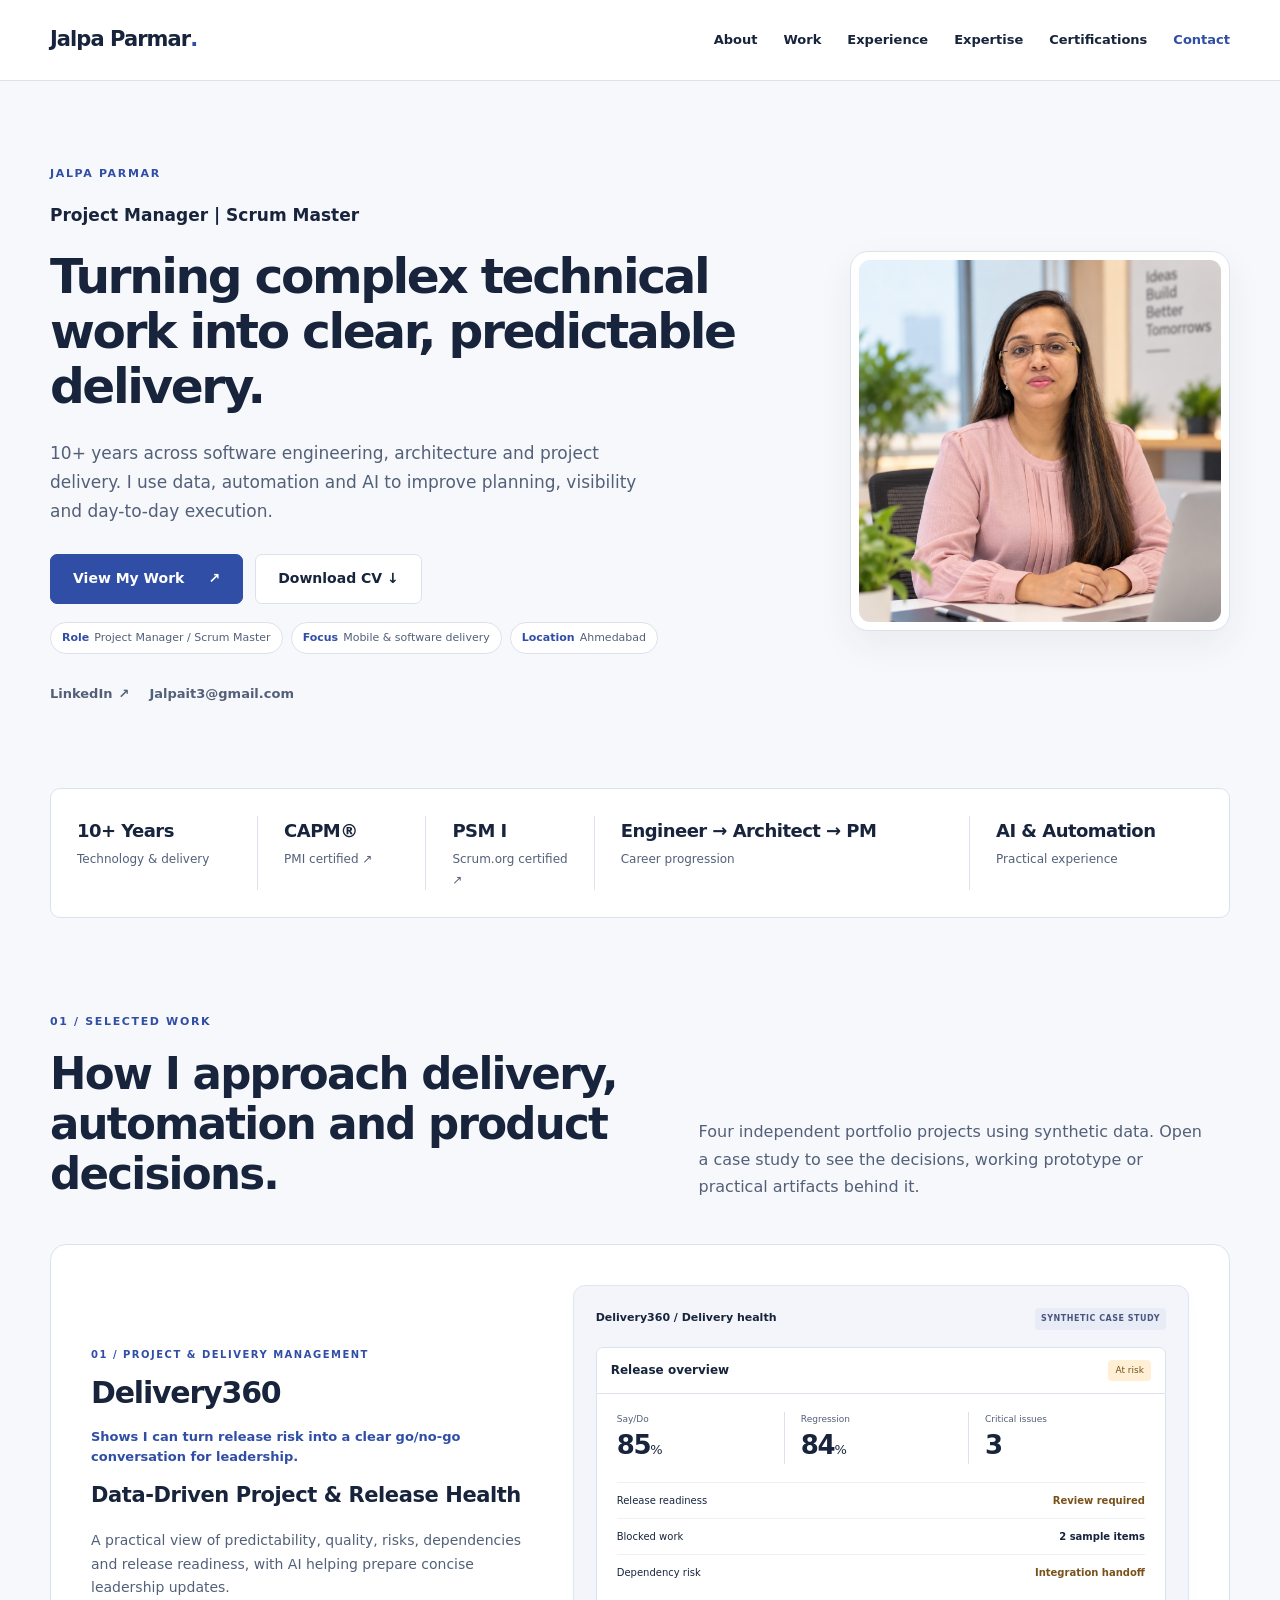
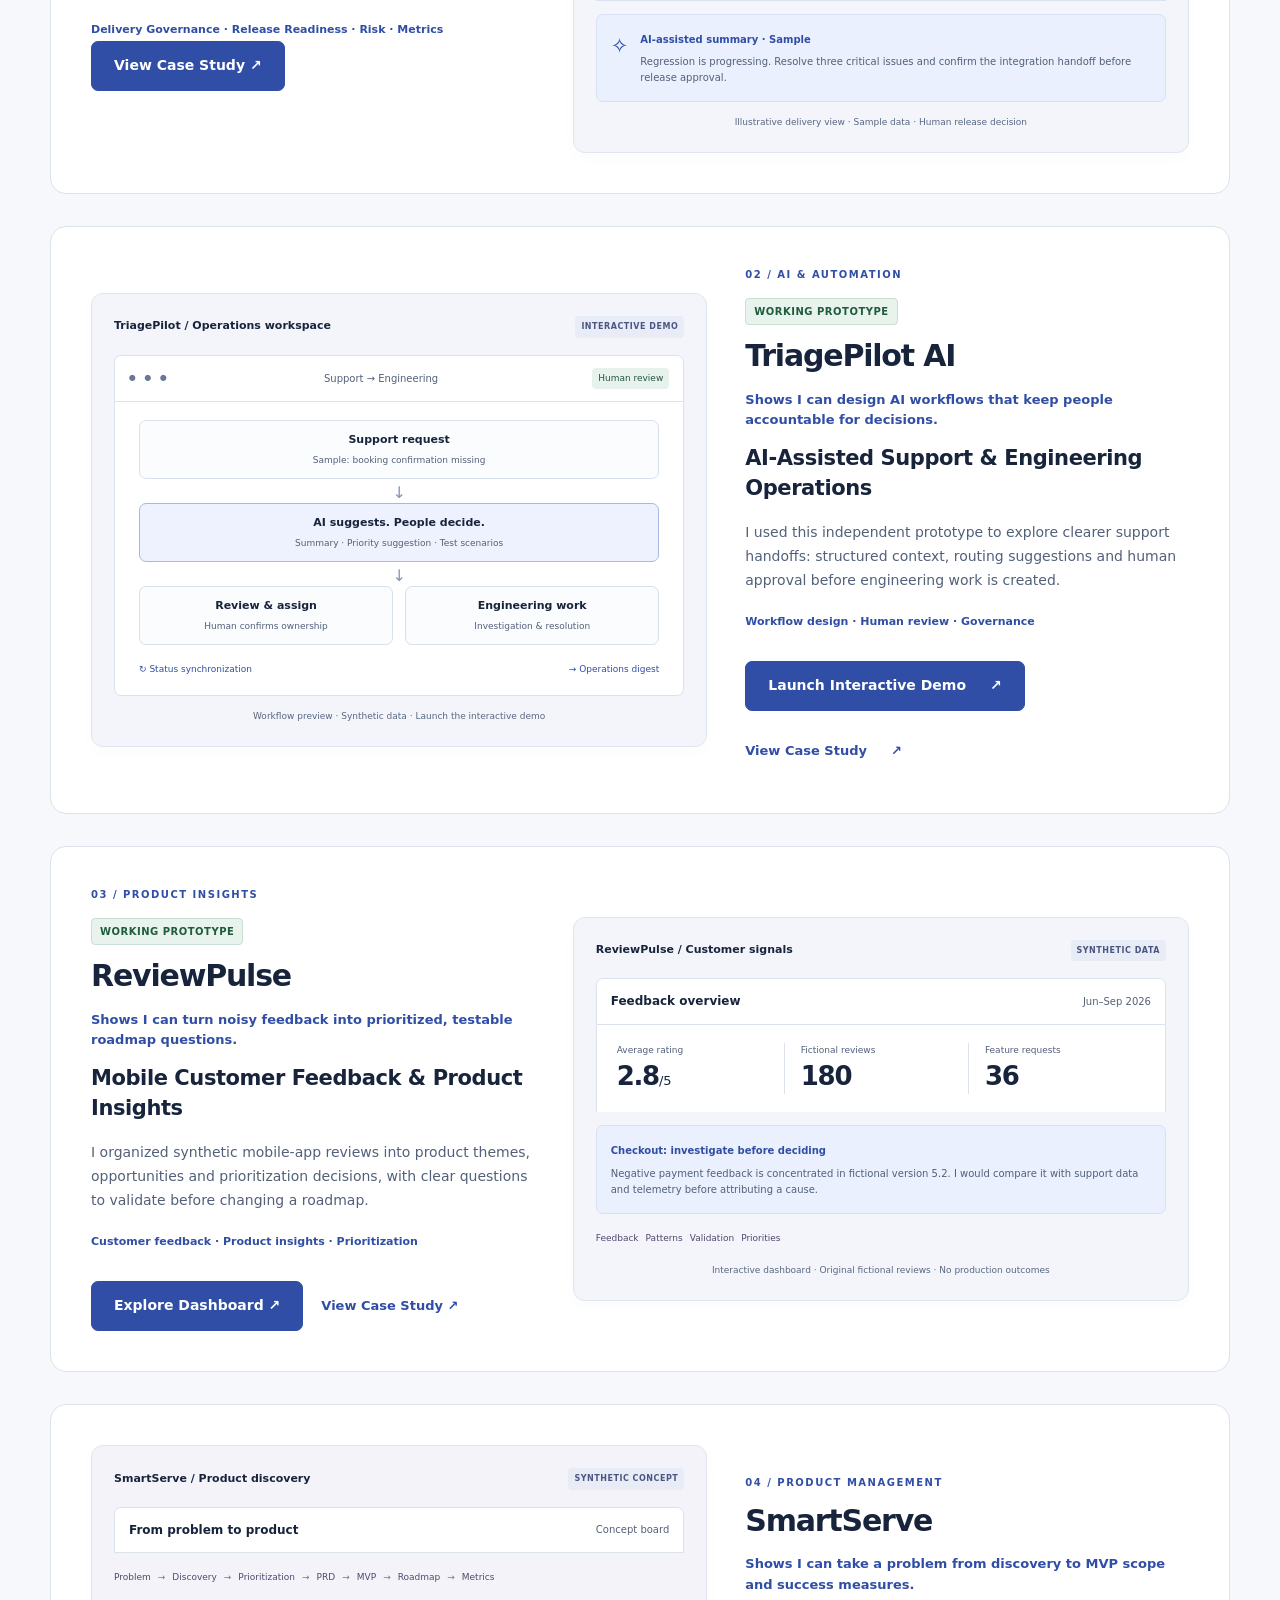
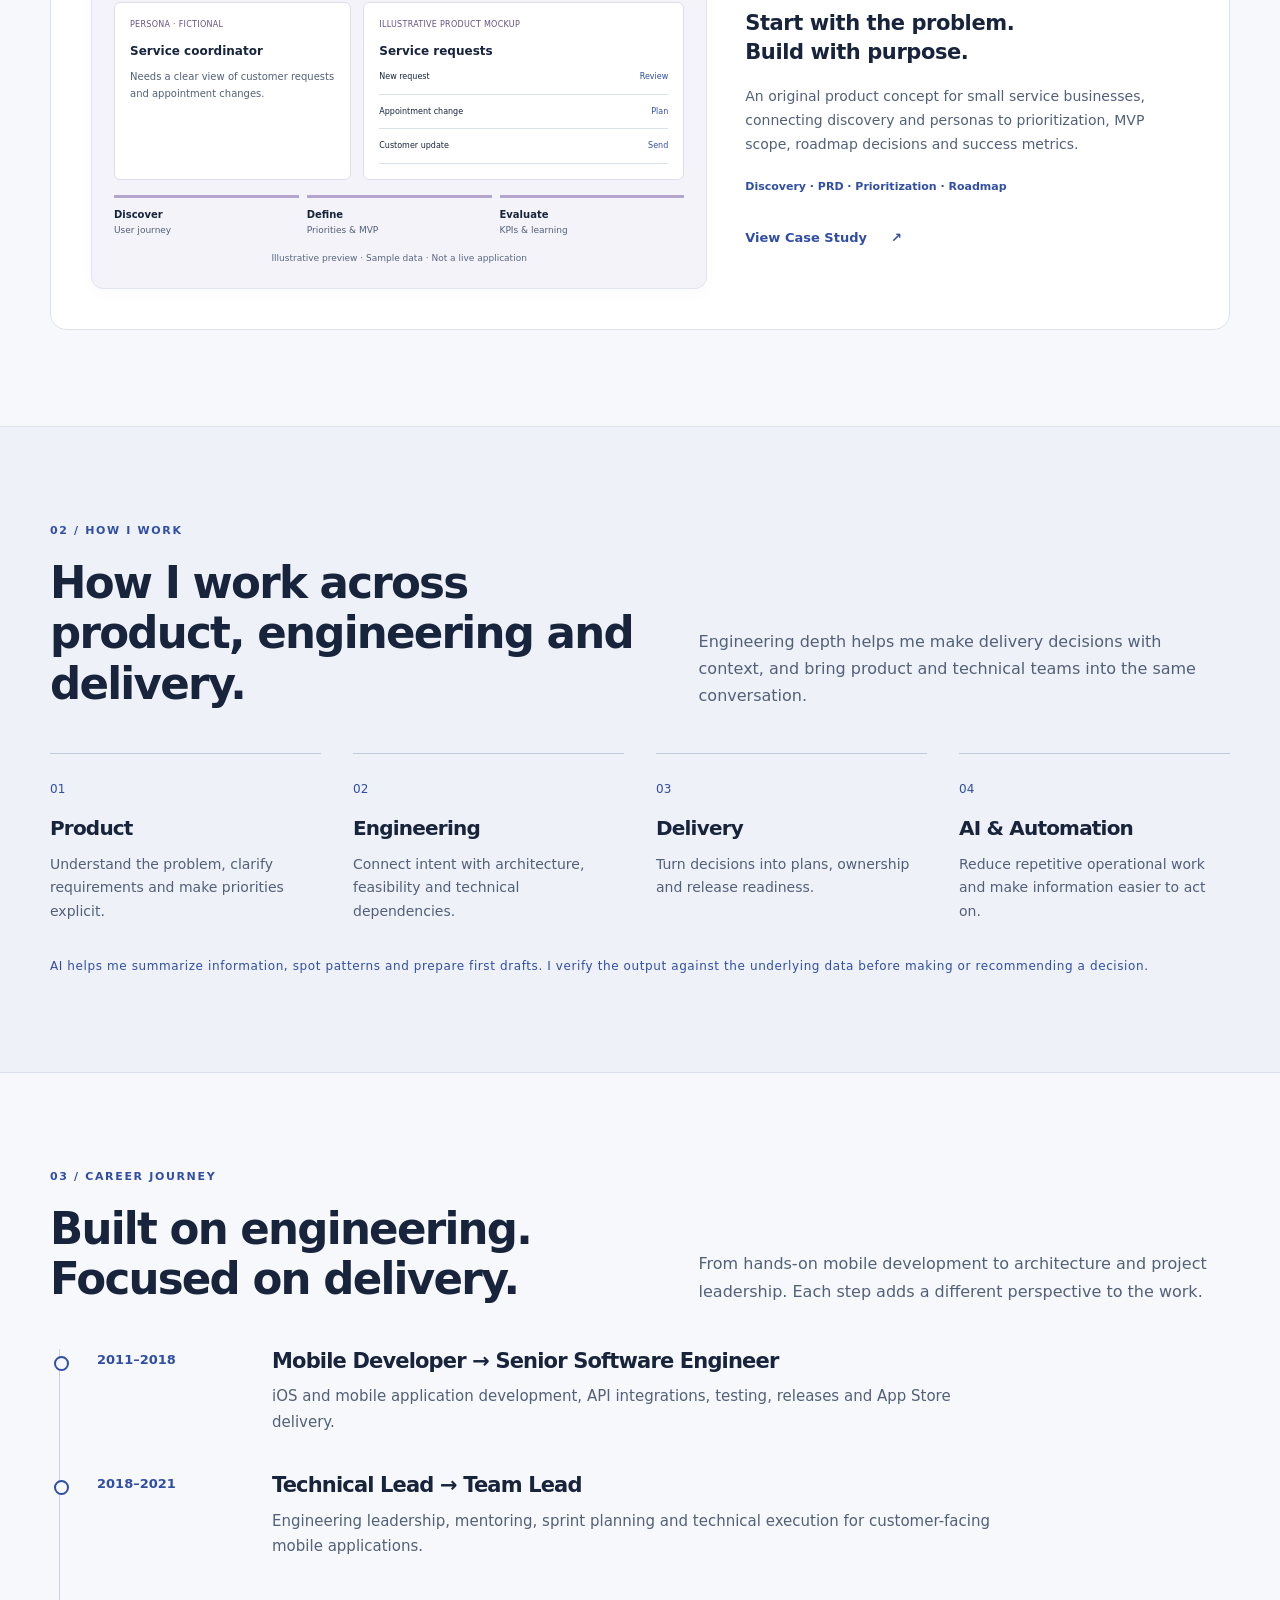
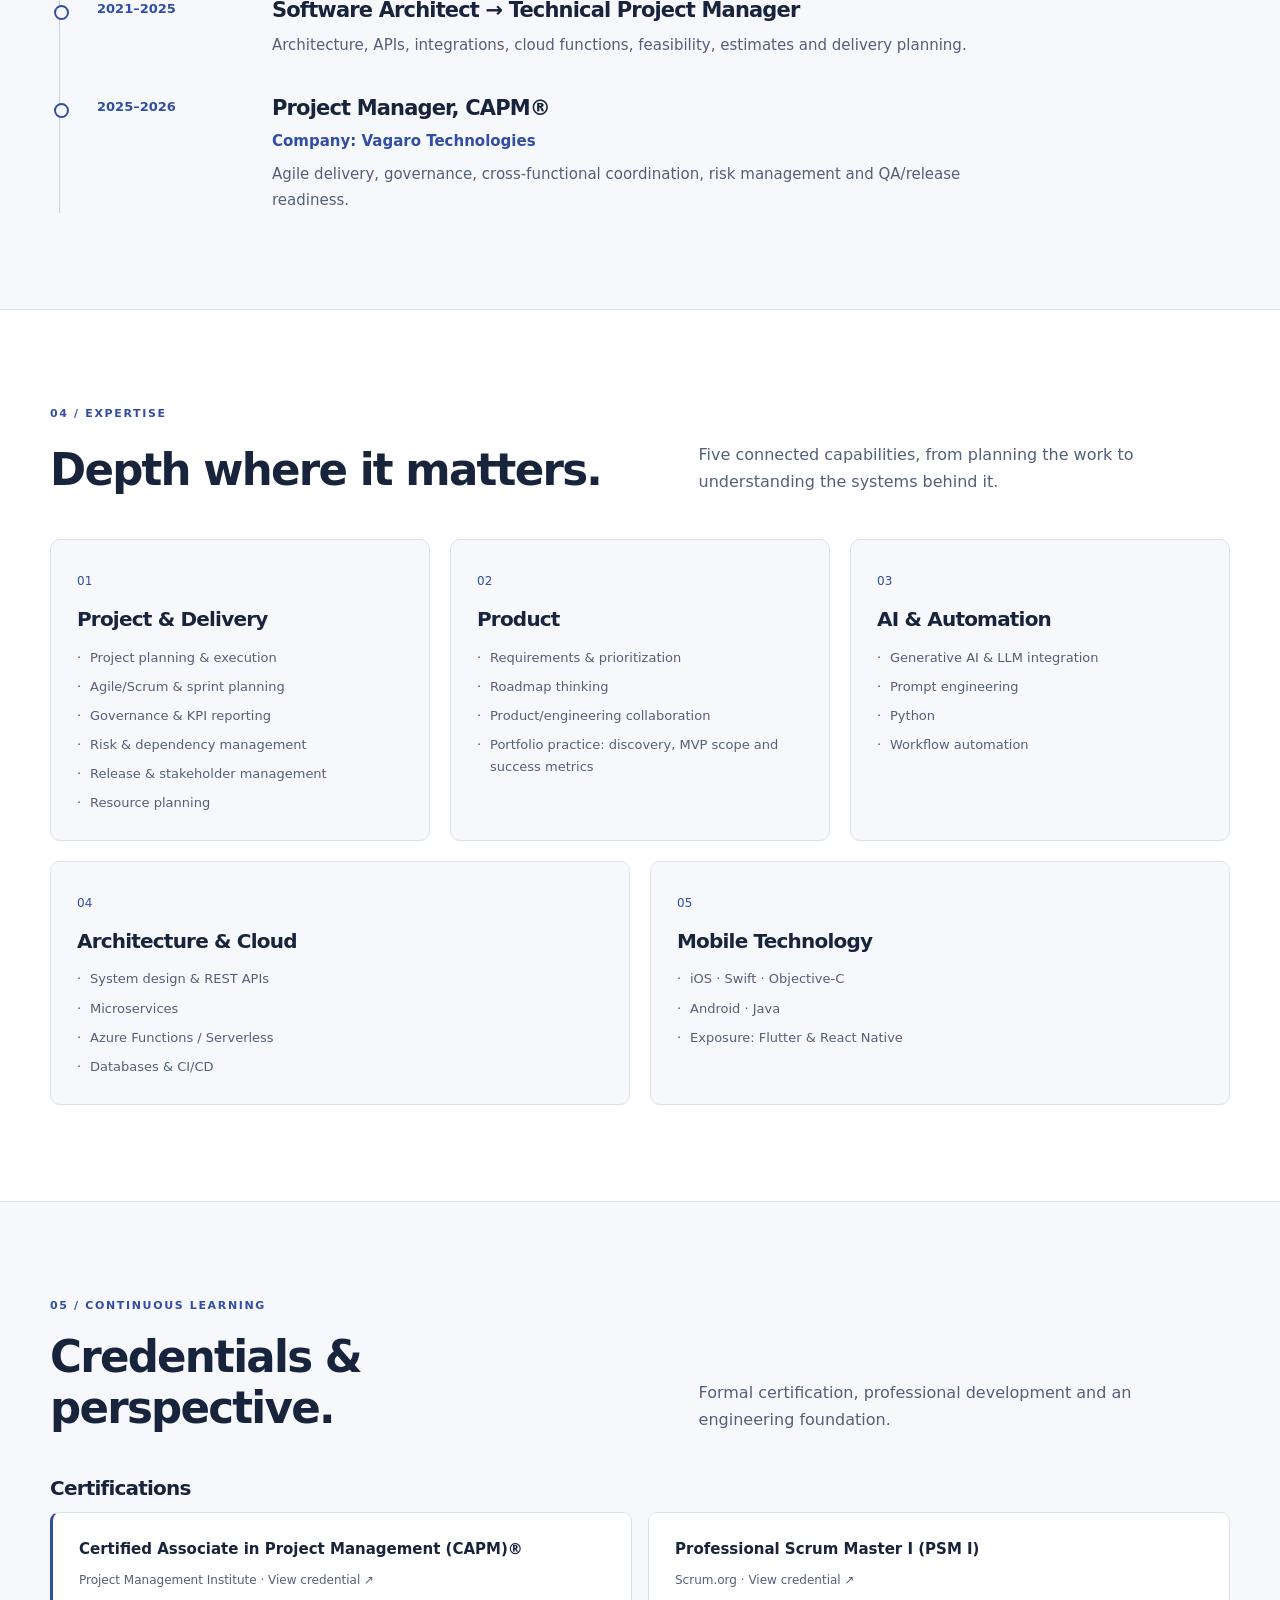
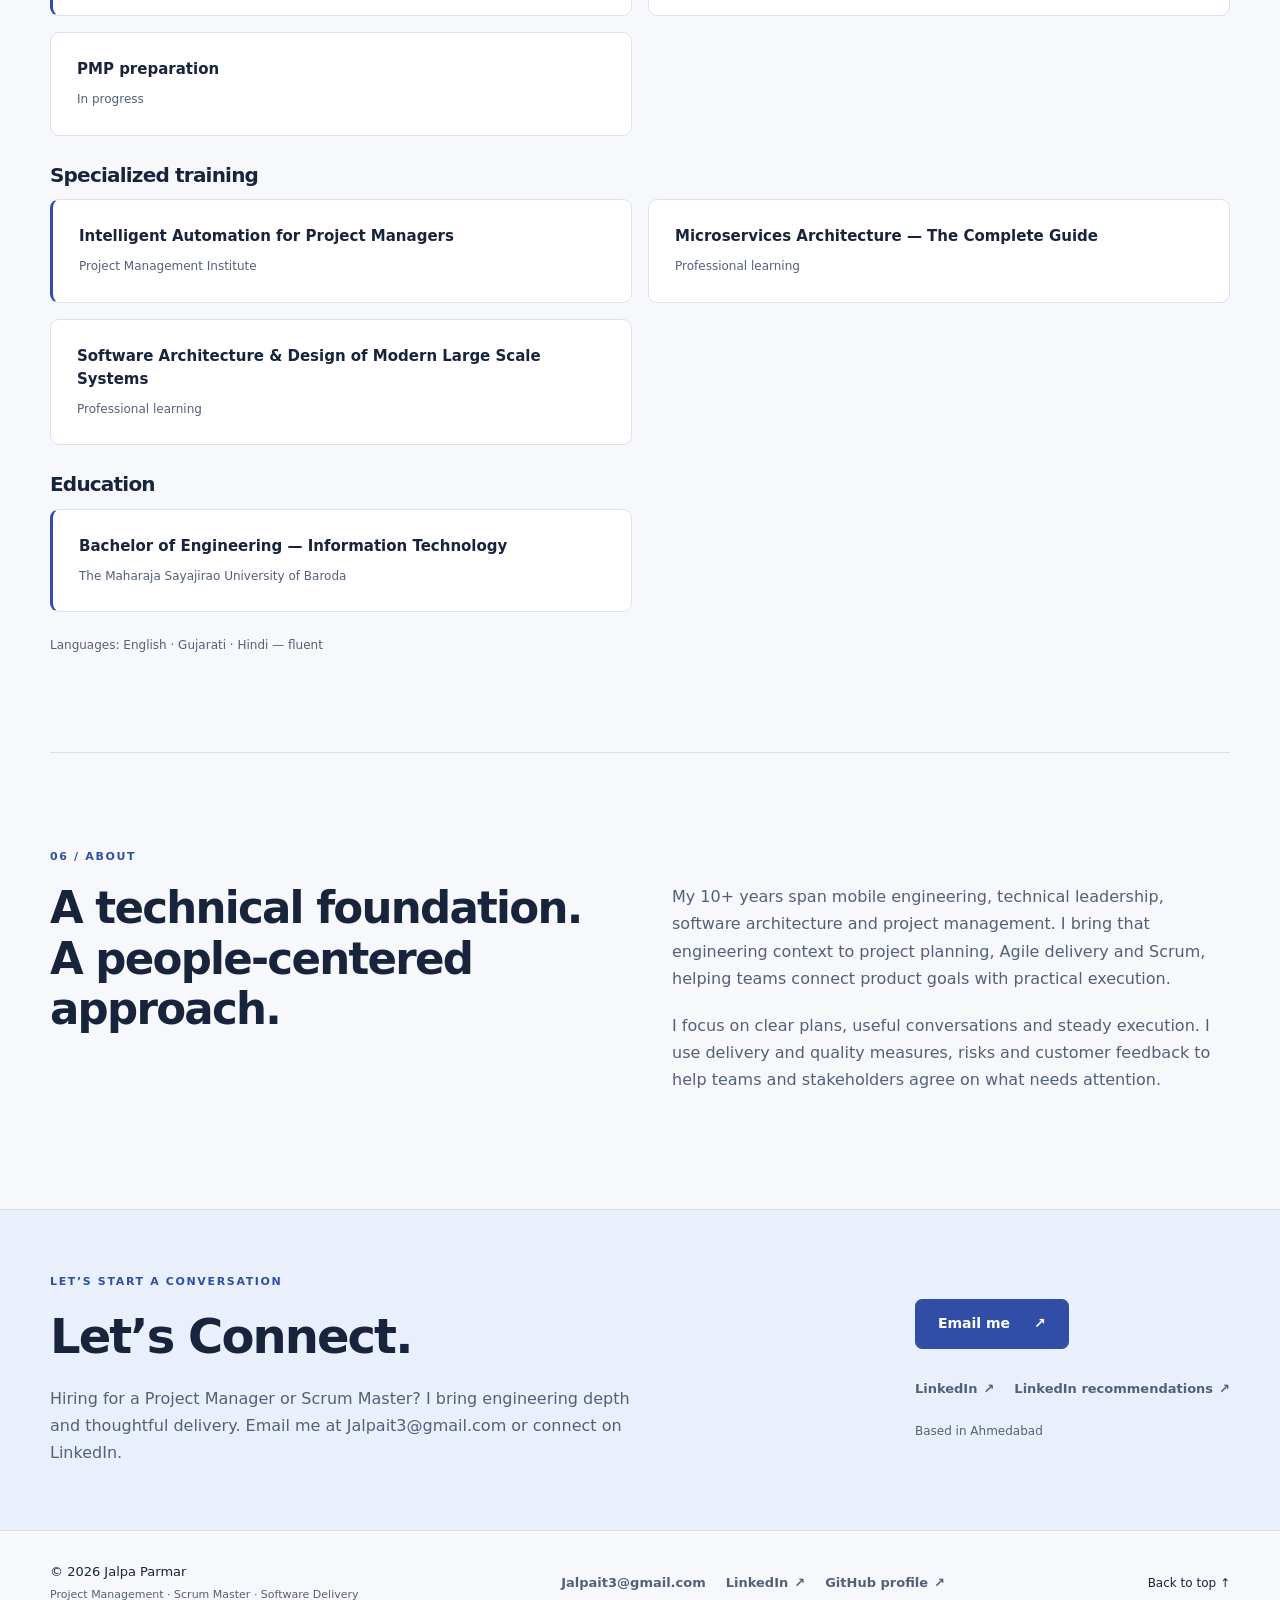
==== commit e116d7f7: "Add public GitHub profile click count" ====
--- a/index.html
+++ b/index.html
@@ -21,4 +21,4 @@
 <section class="section wrap" id="certifications"><span class="eyebrow">05 / CONTINUOUS LEARNING</span><div class="section-heading"><h2>Credentials &amp; perspective.</h2><p>Formal certification, professional development and an engineering foundation.</p></div><div class="credential-groups"><section class="credential-group" aria-labelledby="certifications-title"><h3 id="certifications-title">Certifications</h3><ul class="credential-list"><li><a href="https://www.credly.com/badges/f8669a82-21d4-4e45-8ff4-f805225fc129/linked_in_profile" target="_blank" rel="noopener noreferrer"><strong>Certified Associate in Project Management (CAPM)®</strong><span>Project Management Institute · View credential ↗</span></a></li><li><a href="https://www.credly.com/badges/e484ed03-b003-4f8a-a17c-c9174ec7daa3/public_url" target="_blank" rel="noopener noreferrer"><strong>Professional Scrum Master I (PSM I)</strong><span>Scrum.org · View credential ↗</span></a></li><li><strong>PMP preparation</strong><span>In progress</span></li></ul></section><section class="credential-group" aria-labelledby="training-title"><h3 id="training-title">Specialized training</h3><ul class="credential-list"><li><strong>Intelligent Automation for Project Managers</strong><span>Project Management Institute</span></li><li><strong>Microservices Architecture — The Complete Guide</strong><span>Professional learning</span></li><li><strong>Software Architecture &amp; Design of Modern Large Scale Systems</strong><span>Professional learning</span></li></ul></section><section class="credential-group" aria-labelledby="education-title"><h3 id="education-title">Education</h3><ul class="credential-list"><li><strong>Bachelor of Engineering — Information Technology</strong><span>The Maharaja Sayajirao University of Baroda</span></li></ul></section></div><p class="languages">Languages: English · Gujarati · Hindi — fluent</p></section>
 <section class="section about-section wrap" id="about"><span class="eyebrow">06 / ABOUT</span><div class="about-grid"><h2>A technical foundation.<br/>A people-centered approach.</h2><div><p>My 10+ years span mobile engineering, technical leadership, software architecture and project management. I bring that engineering context to project planning, Agile delivery and Scrum, helping teams connect product goals with practical execution.</p><p>I focus on clear plans, useful conversations and steady execution. I use delivery and quality measures, risks and customer feedback to help teams and stakeholders agree on what needs attention.</p></div></div></section>
 <section class="contact-section" id="contact"><div class="wrap contact-inner"><div><span class="eyebrow">LET’S START A CONVERSATION</span><h2>Let’s Connect.</h2><p>Hiring for a Project Manager or Scrum Master? I bring engineering depth and thoughtful delivery. Email me at <a href="mailto:Jalpait3@gmail.com">Jalpait3@gmail.com</a> or connect on LinkedIn.</p></div><div><a class="button primary" href="mailto:Jalpait3@gmail.com">Email me <span aria-hidden="true">↗</span></a><div class="social-links"><a href="https://www.linkedin.com/in/jalpa-parmar">LinkedIn <span aria-hidden="true">↗</span></a><a href="https://www.linkedin.com/in/jalpa-parmar">LinkedIn recommendations <span aria-hidden="true">↗</span></a></div><p class="contact-location">Based in Ahmedabad</p></div></div></section>
-</main><footer class="site-footer wrap"><span>© 2026 Jalpa Parmar<br/><small>Project Management · Scrum Master · Software Delivery</small></span><div class="social-links"><a href="mailto:Jalpait3@gmail.com">Jalpait3@gmail.com</a><a href="https://www.linkedin.com/in/jalpa-parmar">LinkedIn <span aria-hidden="true">↗</span></a><a href="https://github.com/JalpaParmar">GitHub profile <span aria-hidden="true">↗</span></a></div><a class="back-top" href="#top">Back to top ↑</a></footer></body></html>
+</main><footer class="site-footer wrap"><span>© 2026 Jalpa Parmar<br/><small>Project Management · Scrum Master · Software Delivery</small></span><div class="social-links"><a href="mailto:Jalpait3@gmail.com">Jalpait3@gmail.com</a><a href="https://www.linkedin.com/in/jalpa-parmar">LinkedIn <span aria-hidden="true">↗</span></a><a href="https://github.com/JalpaParmar">GitHub profile <span aria-hidden="true">↗</span> <span class="github-click-count" data-github-click-count aria-live="polite" hidden></span></a></div><a class="back-top" href="#top">Back to top ↑</a></footer></body></html>
--- a/style.css
+++ b/style.css
@@ -56,3 +56,22 @@
 .case-facts{display:flex;flex-wrap:wrap;gap:12px;margin-top:28px}.case-facts span{background:white;border:1px solid var(--line);border-radius:8px;padding:12px 16px;font-size:13px}.case-facts b{display:block;color:var(--accent);font-size:10px;text-transform:uppercase;letter-spacing:.08em;margin-bottom:4px}
 .case-text p{line-height:1.8}.case-text h3{font-size:18px;margin:16px 0 8px}.health-flow{display:flex;flex-wrap:wrap;gap:8px;margin:26px 0}.health-flow span,.health-flow strong{padding:10px 12px;background:white;border:1px solid var(--line);border-radius:6px;font-size:12px}.health-flow span:after{content:' →';color:var(--accent)}.health-flow strong{background:var(--accent);color:white}.health-flow.compact{margin:18px 0}.health-grid,.metric-explain,.roadmap-cards,.artifact-grid{display:grid;grid-template-columns:repeat(2,minmax(0,1fr));gap:14px;margin:22px 0}.health-grid article,.metric-explain article,.roadmap-cards article{background:white;border:1px solid var(--line);border-radius:9px;padding:20px}.health-grid small,.roadmap-cards small{display:block;color:var(--accent);font-size:10px;font-weight:700;letter-spacing:.1em}.health-grid strong{display:block;font-size:24px;margin:10px 0}.health-grid p,.metric-explain p,.roadmap-cards p{font-size:14px;margin:0}.sample-note{font-size:12px;color:var(--muted)}.readiness{border:1px solid var(--line);border-radius:9px;background:white;margin:24px 0}.readiness div{display:flex;justify-content:space-between;gap:20px;padding:11px 17px;border-bottom:1px solid var(--line);font-size:14px}.readiness div:last-child{border:0}.good{color:#24764d}.amber{color:#9a6500}.red{color:#b33438}.case-text blockquote{background:#edf2ff;border-left:4px solid var(--accent);padding:22px 26px;margin:22px 0;font-size:17px;line-height:1.7}.plain-list{line-height:1.9;padding-left:22px}.artifact-grid a{display:flex;flex-direction:column;gap:8px;background:#fff;border:1px solid var(--line);border-radius:9px;padding:20px;font-weight:650;color:var(--accent);min-height:105px}.artifact-grid a:hover{border-color:var(--accent)}.artifact-grid small{font-weight:400;color:var(--muted);line-height:1.5}.roadmap-cards{grid-template-columns:repeat(3,minmax(0,1fr))}
 @media(max-width:600px){.health-grid,.metric-explain,.artifact-grid,.roadmap-cards{grid-template-columns:1fr}.case-facts{display:grid}.health-flow span,.health-flow strong{font-size:11px}.case-text blockquote{font-size:15px;padding:18px}}
+
+/* Portfolio update components */
+.looking-for{display:flex;flex-wrap:wrap;gap:8px;margin-top:18px}
+.looking-for span{display:inline-flex;align-items:center;gap:5px;padding:7px 11px;border:1px solid var(--line);border-radius:999px;background:#fff;color:var(--muted);font-size:11px;line-height:1.45}
+.looking-for strong{color:var(--accent);font-weight:700}
+.proof-line{font-size:13px!important;line-height:1.55;color:var(--accent);font-weight:650;margin:0 0 14px}
+.timeline-meta{font-size:12px;font-weight:650;color:var(--accent);margin:-3px 0 8px}
+.credential-groups{display:grid;gap:28px}
+.credential-group>h3{font-size:20px;margin-bottom:12px}
+.credential-group .credential-list{margin:0}
+.credential-list a{display:block}
+.contact-location{font-size:12px;margin-top:10px}
+.case-summary{display:grid;grid-template-columns:repeat(3,1fr);gap:18px;padding:22px;background:#fff;border:1px solid var(--line);border-radius:10px;margin-block:18px 40px}
+.case-summary>div{border-left:2px solid var(--accent);padding-left:13px}
+.case-summary strong{display:block;color:var(--accent);font-size:11px;letter-spacing:.07em;text-transform:uppercase;margin-bottom:5px}
+.case-summary p{font-size:13px;line-height:1.6}
+.case-links{display:flex;flex-wrap:wrap;gap:12px;margin-top:24px}
+.case-links .button{min-height:44px}
+@media(max-width:600px){.looking-for{gap:6px;margin-top:14px}.looking-for span{font-size:10px;padding:6px 9px}.credential-groups{gap:22px}.case-summary{grid-template-columns:1fr;gap:13px;padding:18px;margin-block:14px 28px}.case-summary p{font-size:12px}.case-links .button{flex:1 1 auto}}
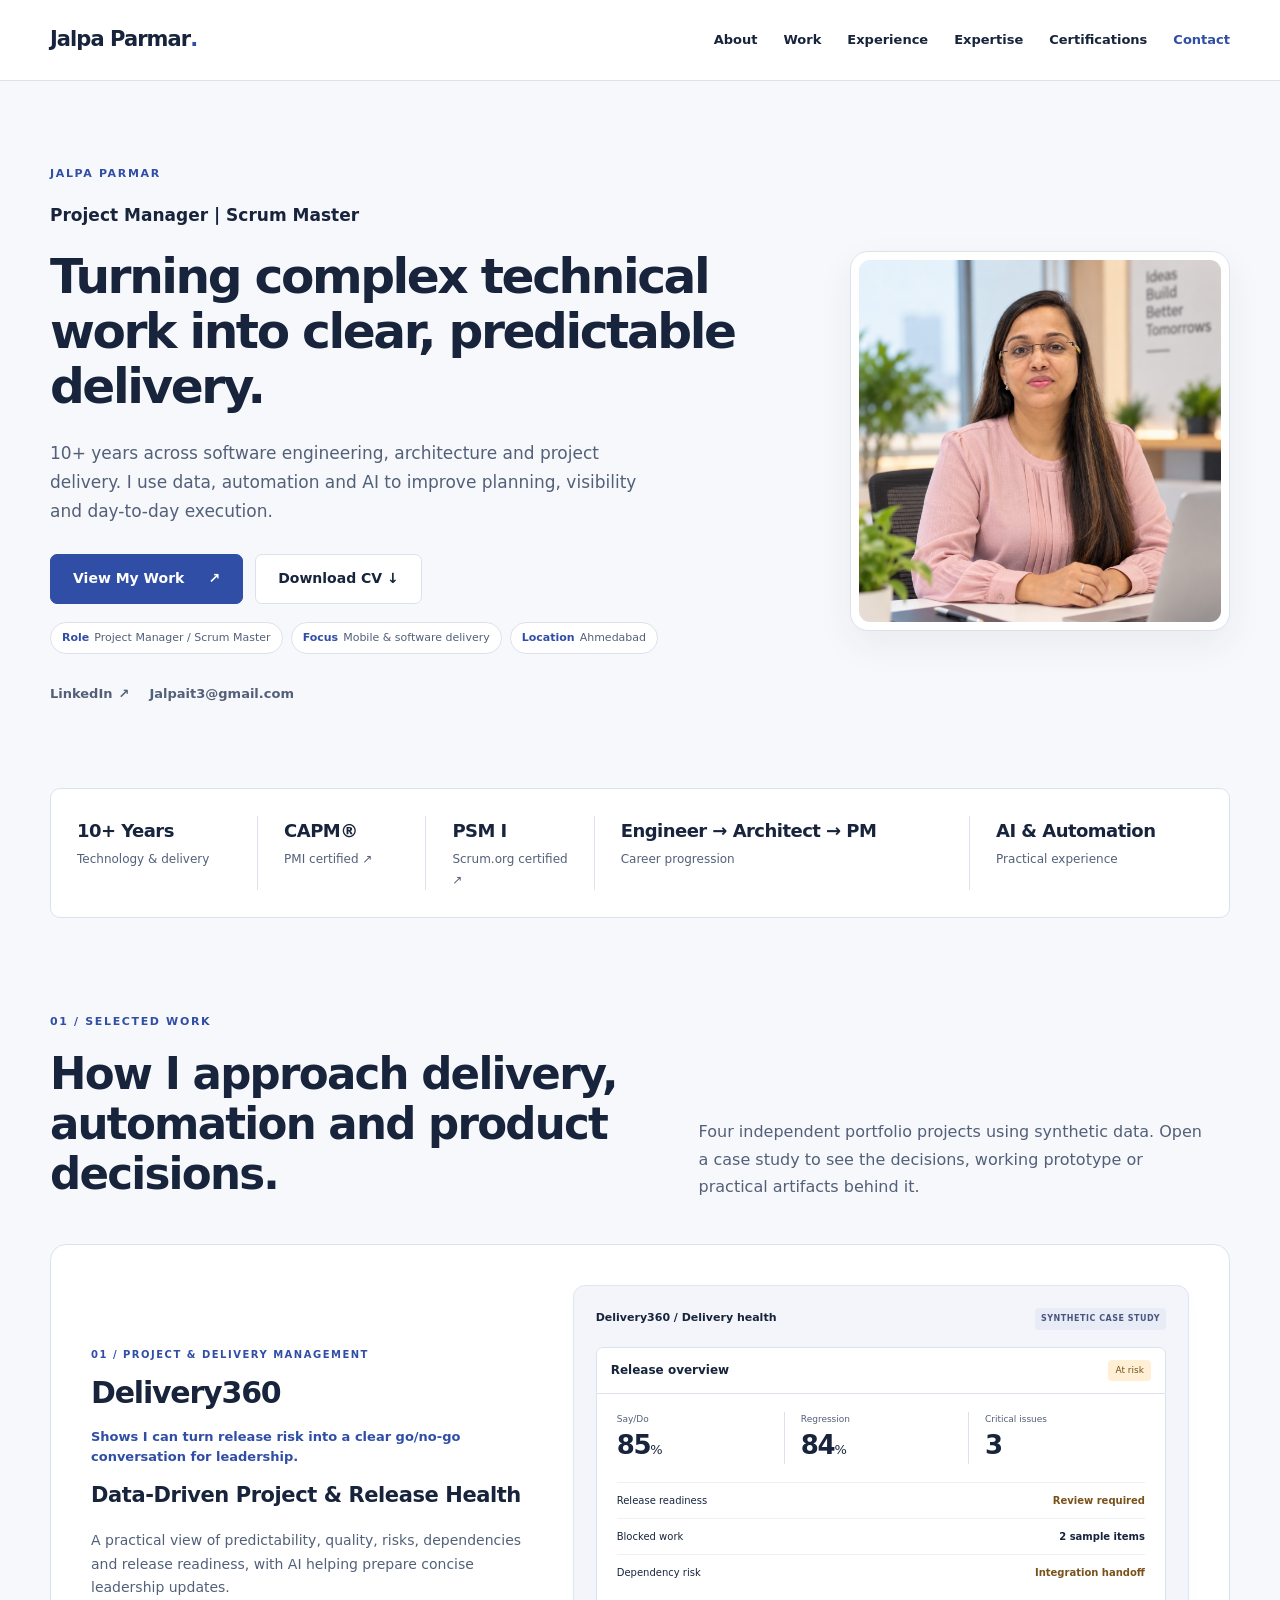
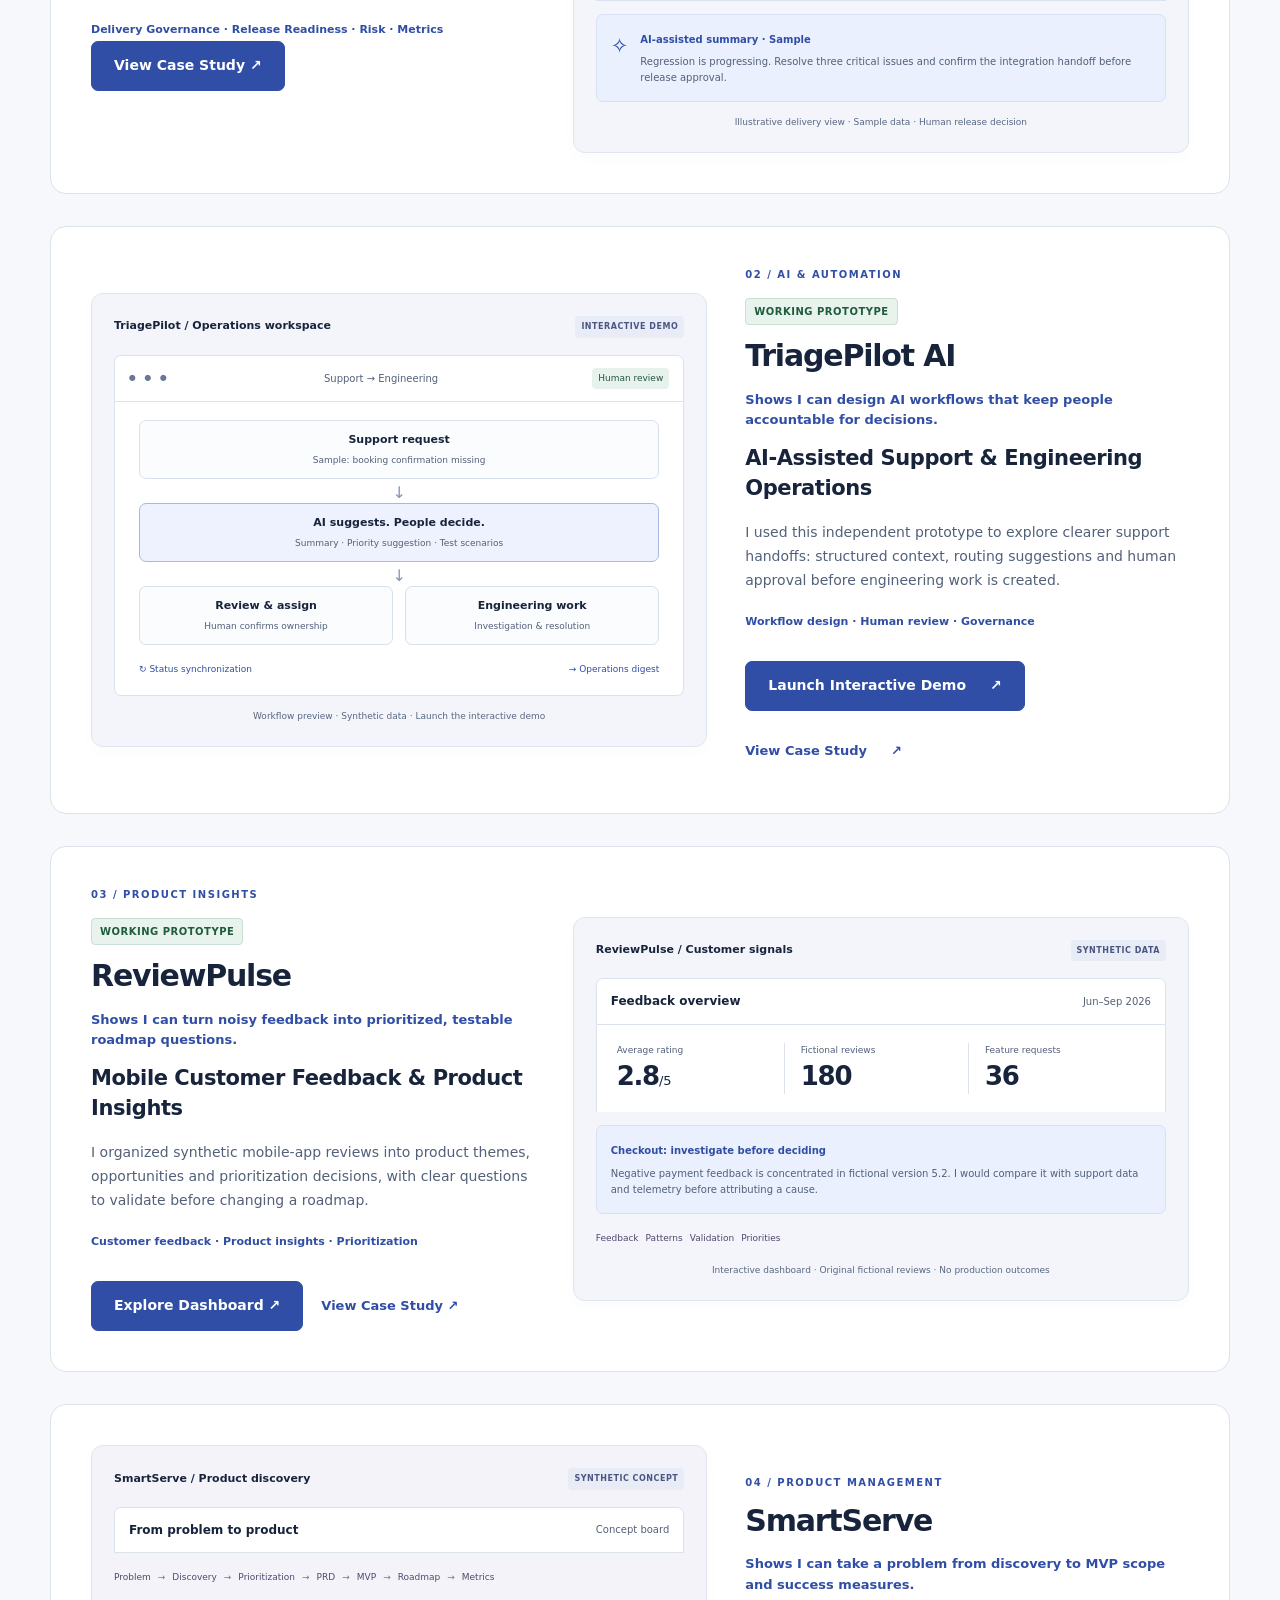
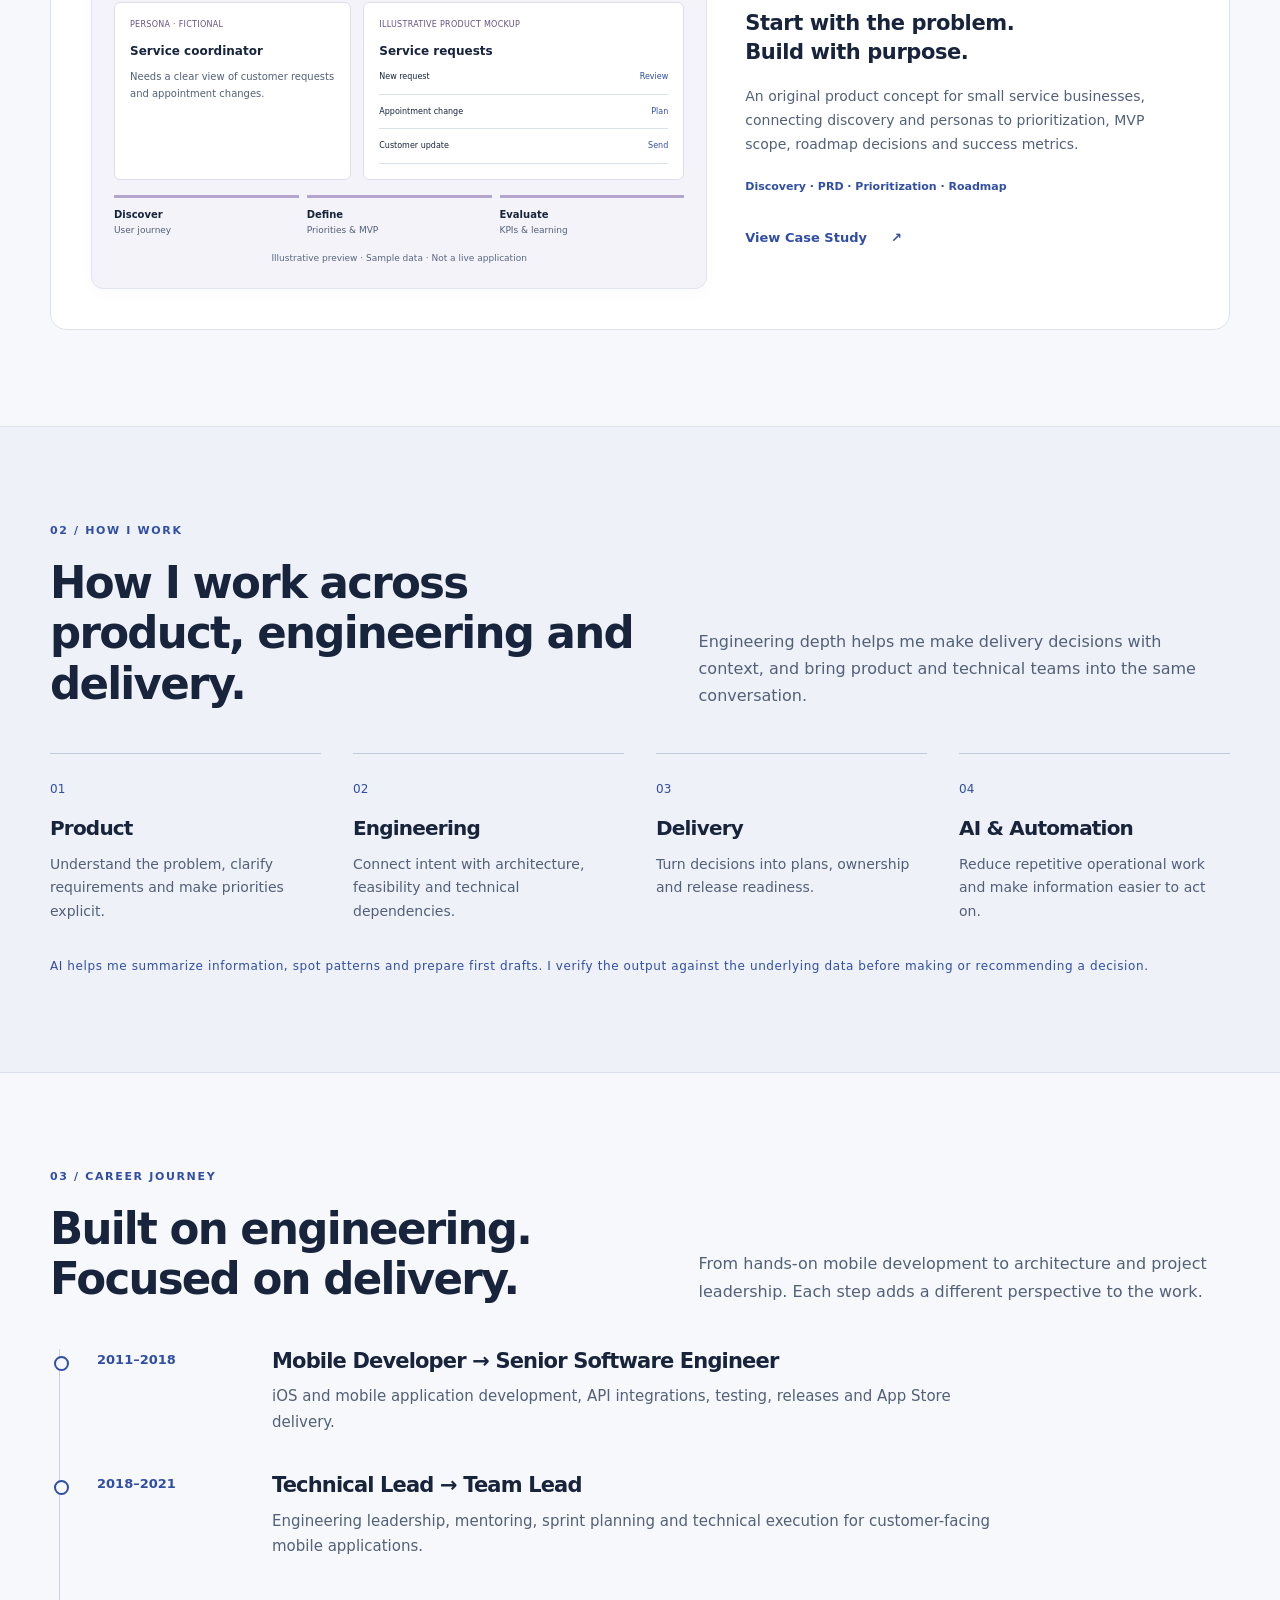
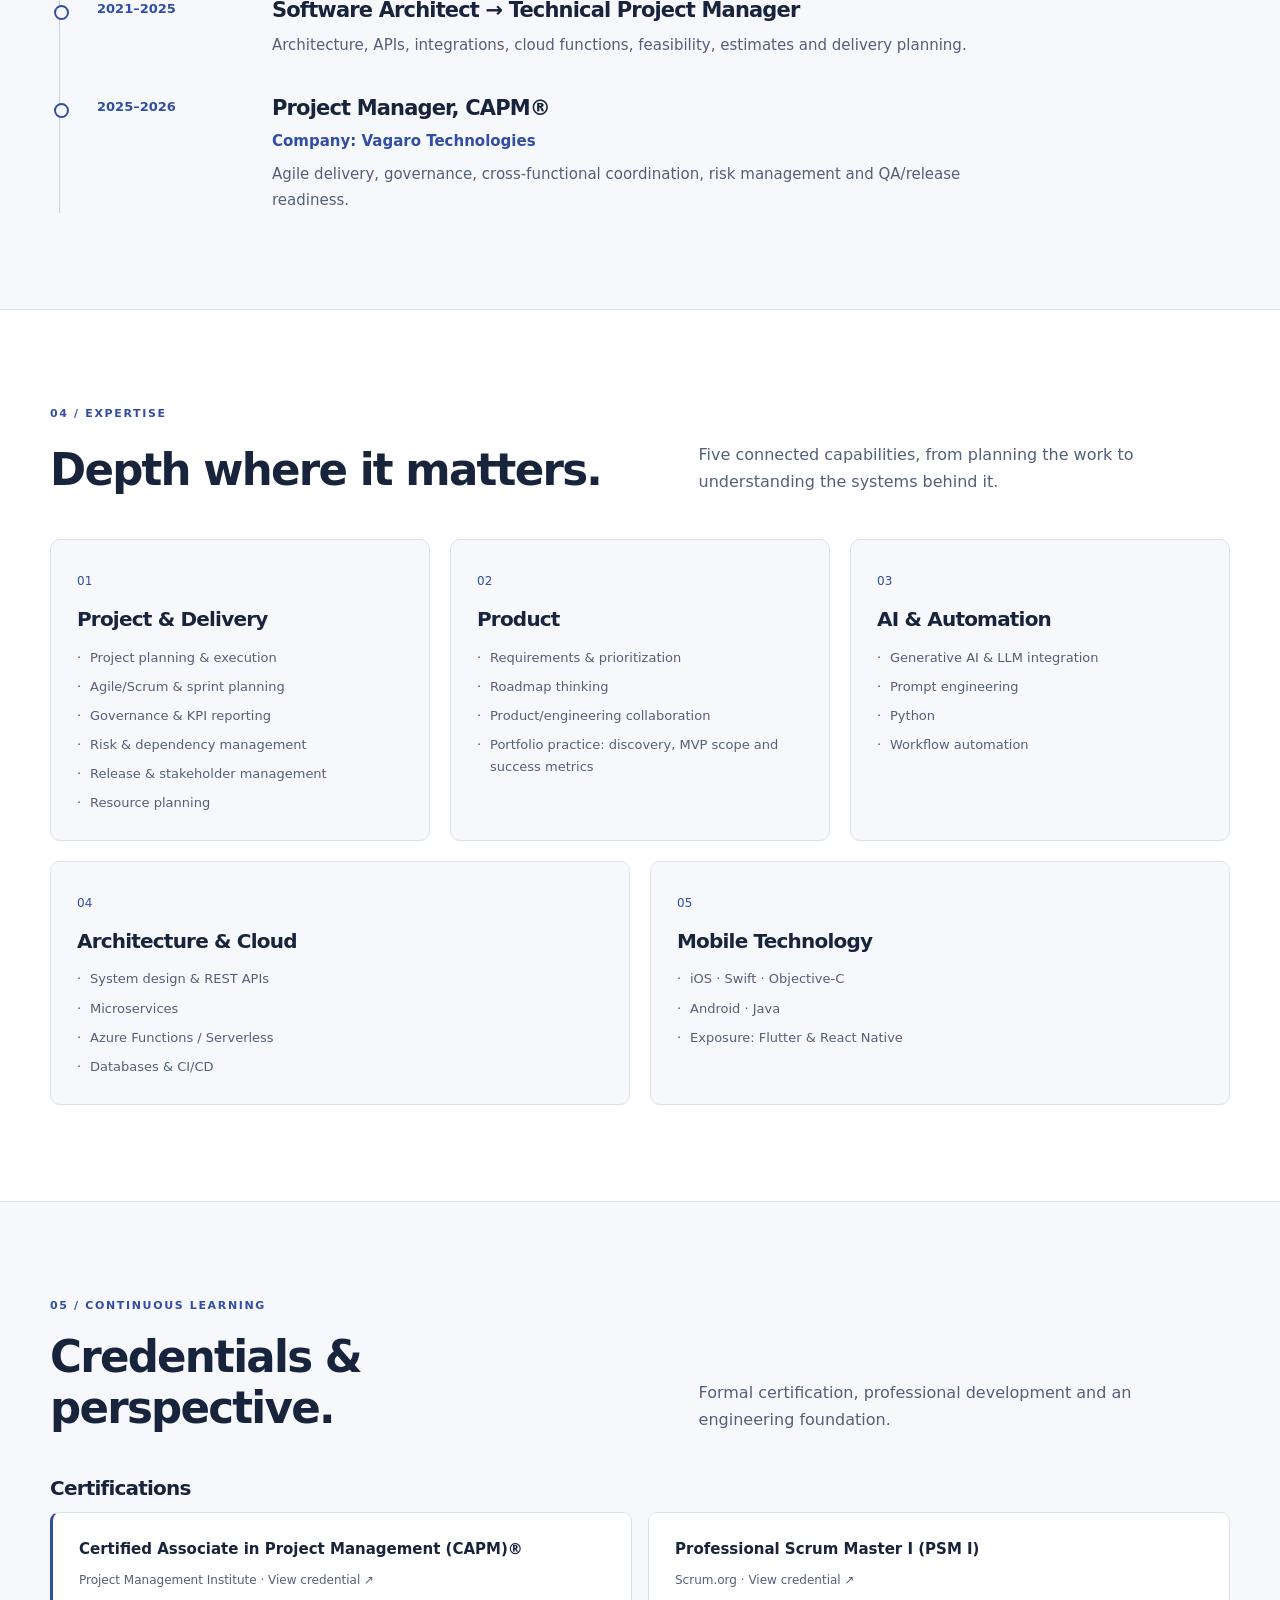
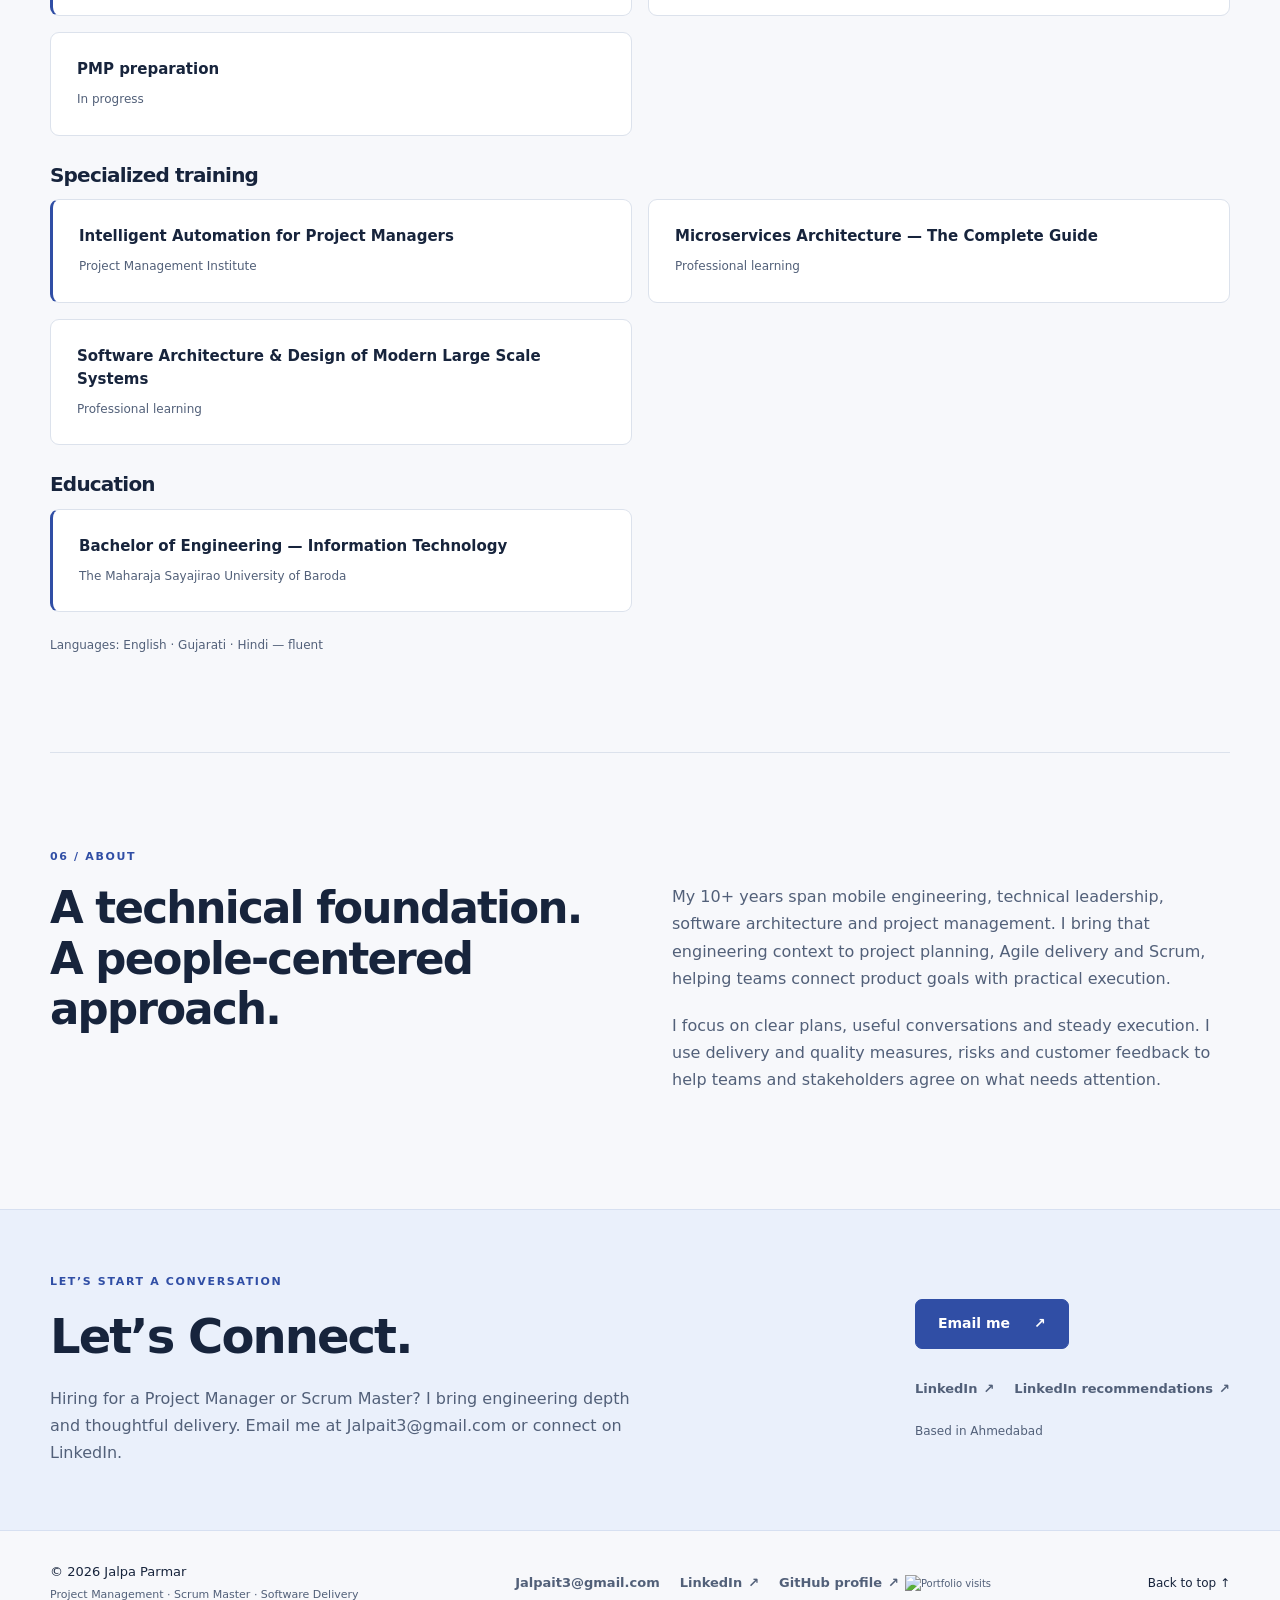
==== commit 91a18cbf: "Display visitor badge in portfolio footer" ====
--- a/index.html
+++ b/index.html
@@ -21,4 +21,4 @@
 <section class="section wrap" id="certifications"><span class="eyebrow">05 / CONTINUOUS LEARNING</span><div class="section-heading"><h2>Credentials &amp; perspective.</h2><p>Formal certification, professional development and an engineering foundation.</p></div><div class="credential-groups"><section class="credential-group" aria-labelledby="certifications-title"><h3 id="certifications-title">Certifications</h3><ul class="credential-list"><li><a href="https://www.credly.com/badges/f8669a82-21d4-4e45-8ff4-f805225fc129/linked_in_profile" target="_blank" rel="noopener noreferrer"><strong>Certified Associate in Project Management (CAPM)®</strong><span>Project Management Institute · View credential ↗</span></a></li><li><a href="https://www.credly.com/badges/e484ed03-b003-4f8a-a17c-c9174ec7daa3/public_url" target="_blank" rel="noopener noreferrer"><strong>Professional Scrum Master I (PSM I)</strong><span>Scrum.org · View credential ↗</span></a></li><li><strong>PMP preparation</strong><span>In progress</span></li></ul></section><section class="credential-group" aria-labelledby="training-title"><h3 id="training-title">Specialized training</h3><ul class="credential-list"><li><strong>Intelligent Automation for Project Managers</strong><span>Project Management Institute</span></li><li><strong>Microservices Architecture — The Complete Guide</strong><span>Professional learning</span></li><li><strong>Software Architecture &amp; Design of Modern Large Scale Systems</strong><span>Professional learning</span></li></ul></section><section class="credential-group" aria-labelledby="education-title"><h3 id="education-title">Education</h3><ul class="credential-list"><li><strong>Bachelor of Engineering — Information Technology</strong><span>The Maharaja Sayajirao University of Baroda</span></li></ul></section></div><p class="languages">Languages: English · Gujarati · Hindi — fluent</p></section>
 <section class="section about-section wrap" id="about"><span class="eyebrow">06 / ABOUT</span><div class="about-grid"><h2>A technical foundation.<br/>A people-centered approach.</h2><div><p>My 10+ years span mobile engineering, technical leadership, software architecture and project management. I bring that engineering context to project planning, Agile delivery and Scrum, helping teams connect product goals with practical execution.</p><p>I focus on clear plans, useful conversations and steady execution. I use delivery and quality measures, risks and customer feedback to help teams and stakeholders agree on what needs attention.</p></div></div></section>
 <section class="contact-section" id="contact"><div class="wrap contact-inner"><div><span class="eyebrow">LET’S START A CONVERSATION</span><h2>Let’s Connect.</h2><p>Hiring for a Project Manager or Scrum Master? I bring engineering depth and thoughtful delivery. Email me at <a href="mailto:Jalpait3@gmail.com">Jalpait3@gmail.com</a> or connect on LinkedIn.</p></div><div><a class="button primary" href="mailto:Jalpait3@gmail.com">Email me <span aria-hidden="true">↗</span></a><div class="social-links"><a href="https://www.linkedin.com/in/jalpa-parmar">LinkedIn <span aria-hidden="true">↗</span></a><a href="https://www.linkedin.com/in/jalpa-parmar">LinkedIn recommendations <span aria-hidden="true">↗</span></a></div><p class="contact-location">Based in Ahmedabad</p></div></div></section>
-</main><footer class="site-footer wrap"><span>© 2026 Jalpa Parmar<br/><small>Project Management · Scrum Master · Software Delivery</small></span><div class="social-links"><a href="mailto:Jalpait3@gmail.com">Jalpait3@gmail.com</a><a href="https://www.linkedin.com/in/jalpa-parmar">LinkedIn <span aria-hidden="true">↗</span></a><a href="https://github.com/JalpaParmar">GitHub profile <span aria-hidden="true">↗</span> <span class="github-click-count" data-github-click-count aria-live="polite" hidden></span></a></div><a class="back-top" href="#top">Back to top ↑</a></footer></body></html>
+</main><footer class="site-footer wrap"><span>© 2026 Jalpa Parmar<br/><small>Project Management · Scrum Master · Software Delivery</small></span><div class="social-links"><a href="mailto:Jalpait3@gmail.com">Jalpait3@gmail.com</a><a href="https://www.linkedin.com/in/jalpa-parmar">LinkedIn <span aria-hidden="true">↗</span></a><a href="https://github.com/JalpaParmar">GitHub profile <span aria-hidden="true">↗</span> <img class="portfolio-visit-count" alt="Portfolio visits" src="https://api.visitorbadge.io/api/VisitorHit?user=JalpaParmar&amp;repo=jalpa-parmar-portfolio&amp;label=PORTFOLIO%20VISITS&amp;labelColor=%23555&amp;countColor=%232c5282"></a></div><a class="back-top" href="#top">Back to top ↑</a></footer></body></html>
--- a/style.css
+++ b/style.css
@@ -75,3 +75,5 @@
 .case-links{display:flex;flex-wrap:wrap;gap:12px;margin-top:24px}
 .case-links .button{min-height:44px}
 @media(max-width:600px){.looking-for{gap:6px;margin-top:14px}.looking-for span{font-size:10px;padding:6px 9px}.credential-groups{gap:22px}.case-summary{grid-template-columns:1fr;gap:13px;padding:18px;margin-block:14px 28px}.case-summary p{font-size:12px}.case-links .button{flex:1 1 auto}}
+
+.portfolio-visit-count{font-size:10px;font-weight:500;color:var(--muted);white-space:nowrap}
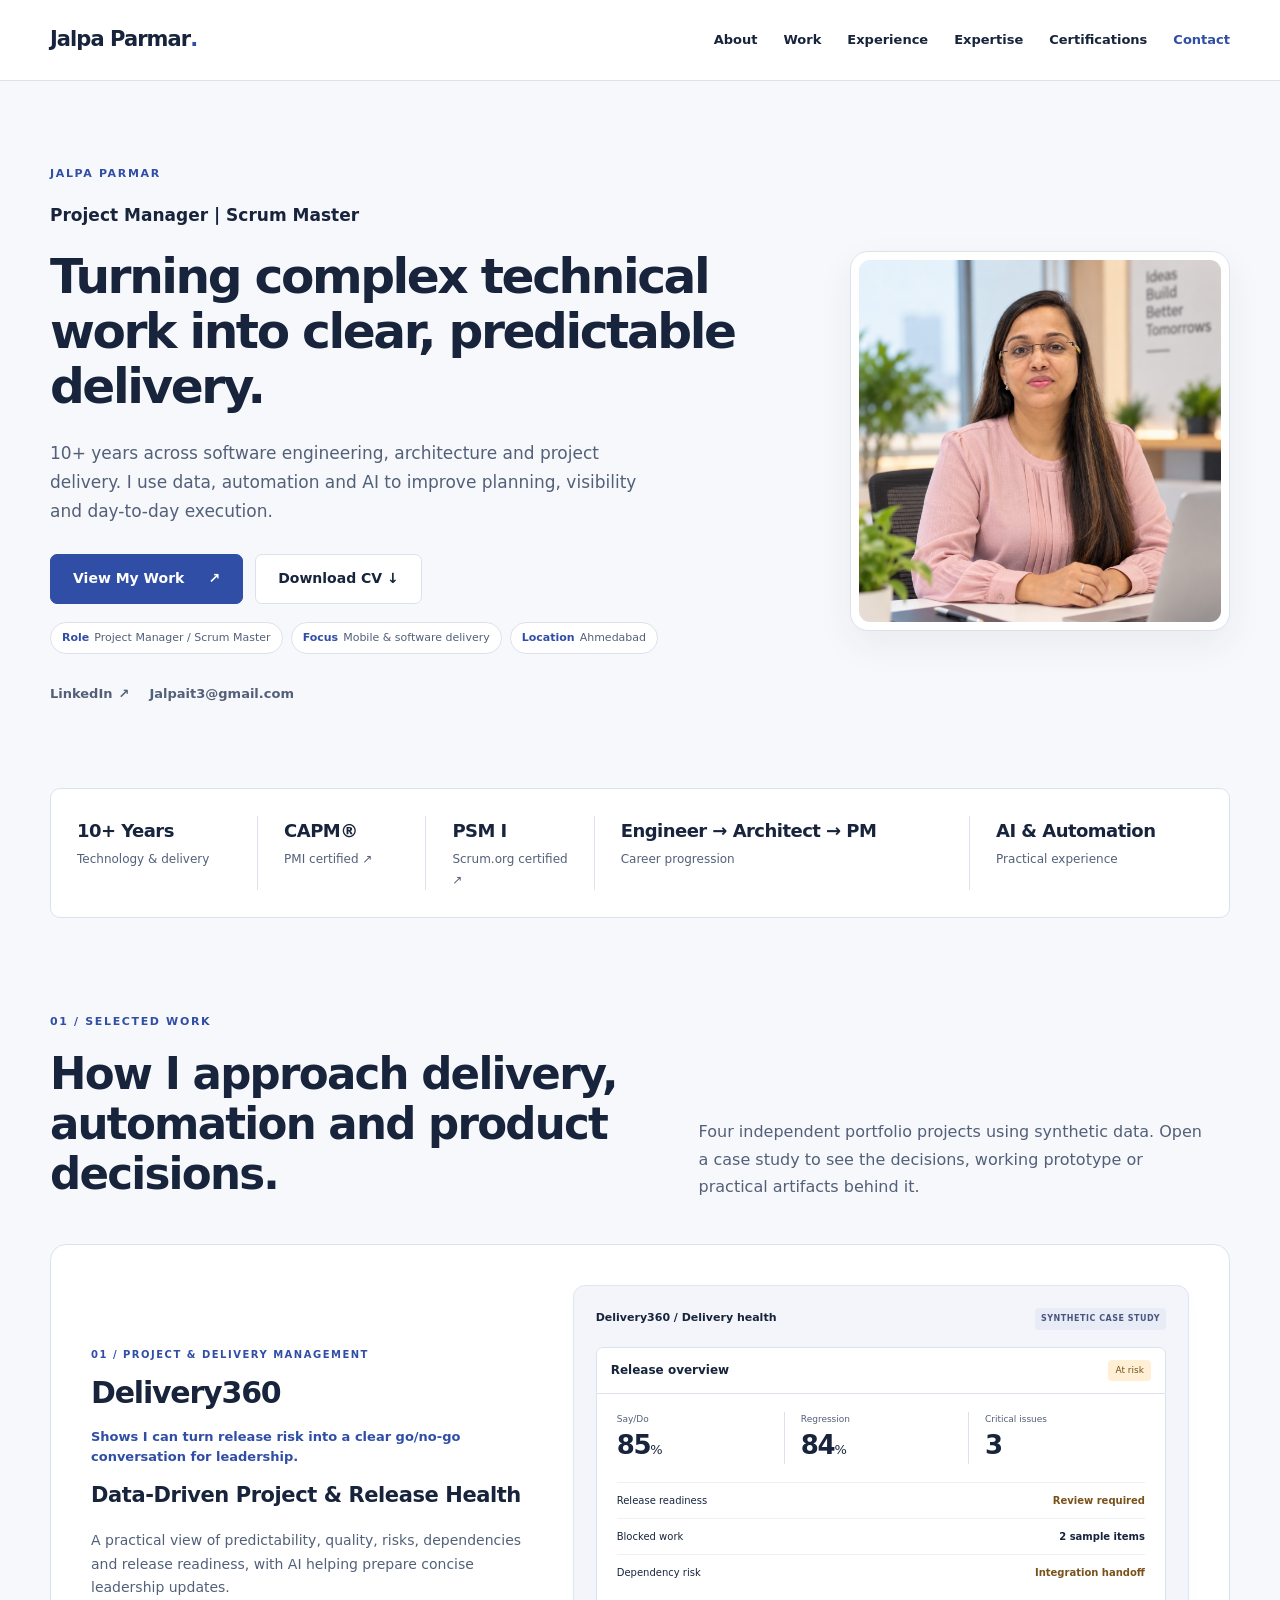
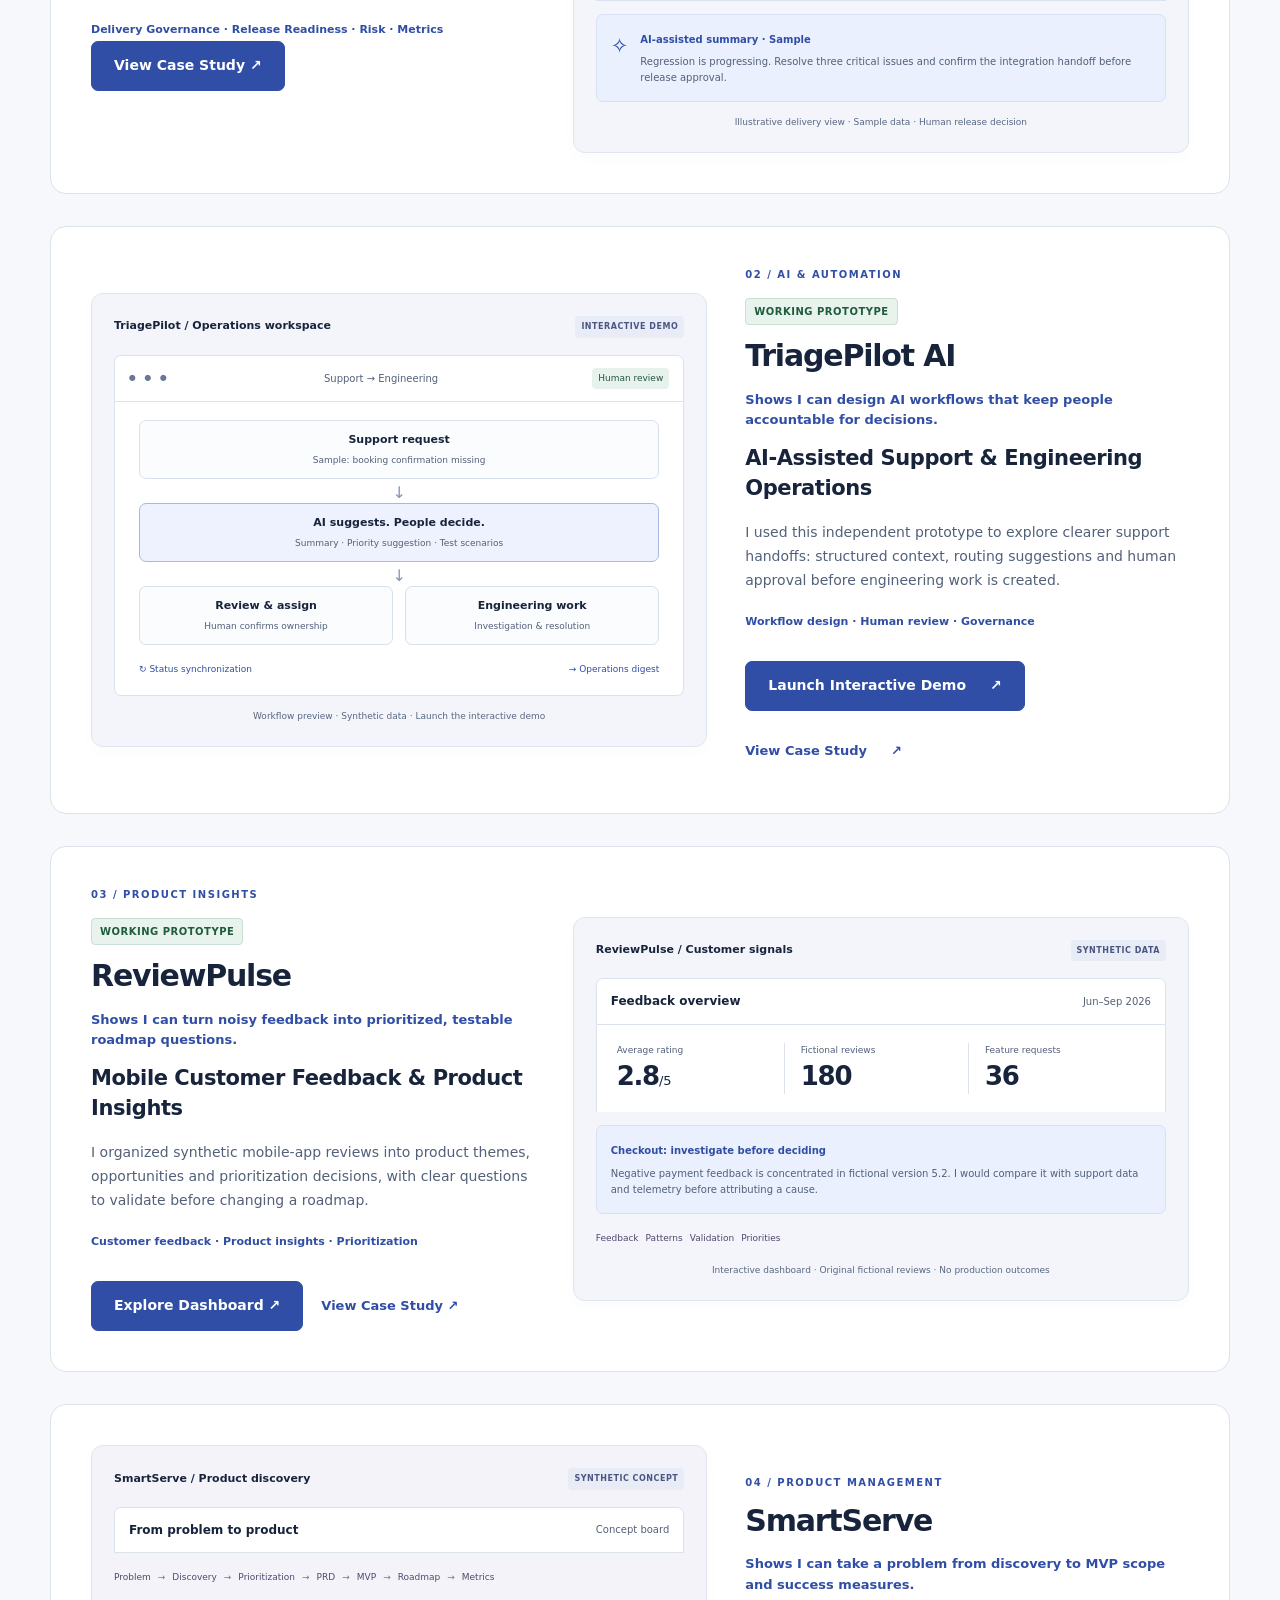
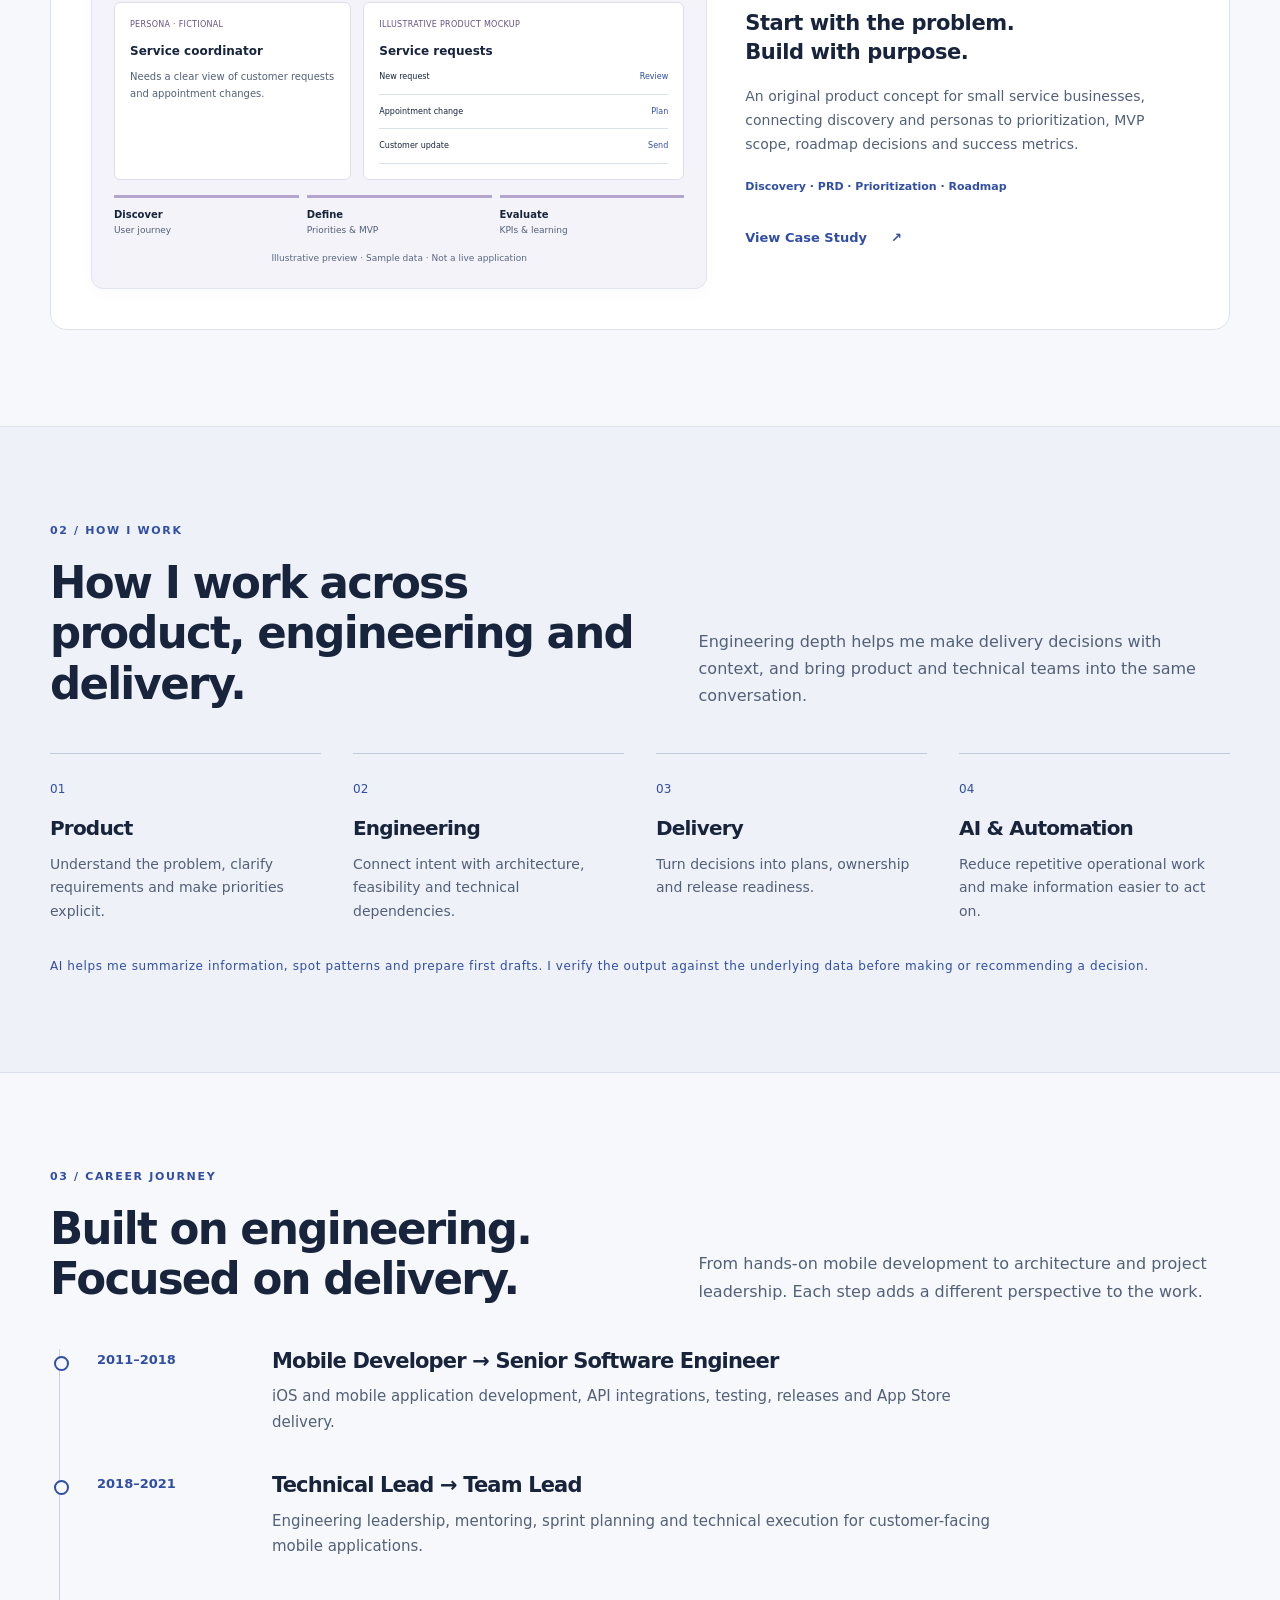
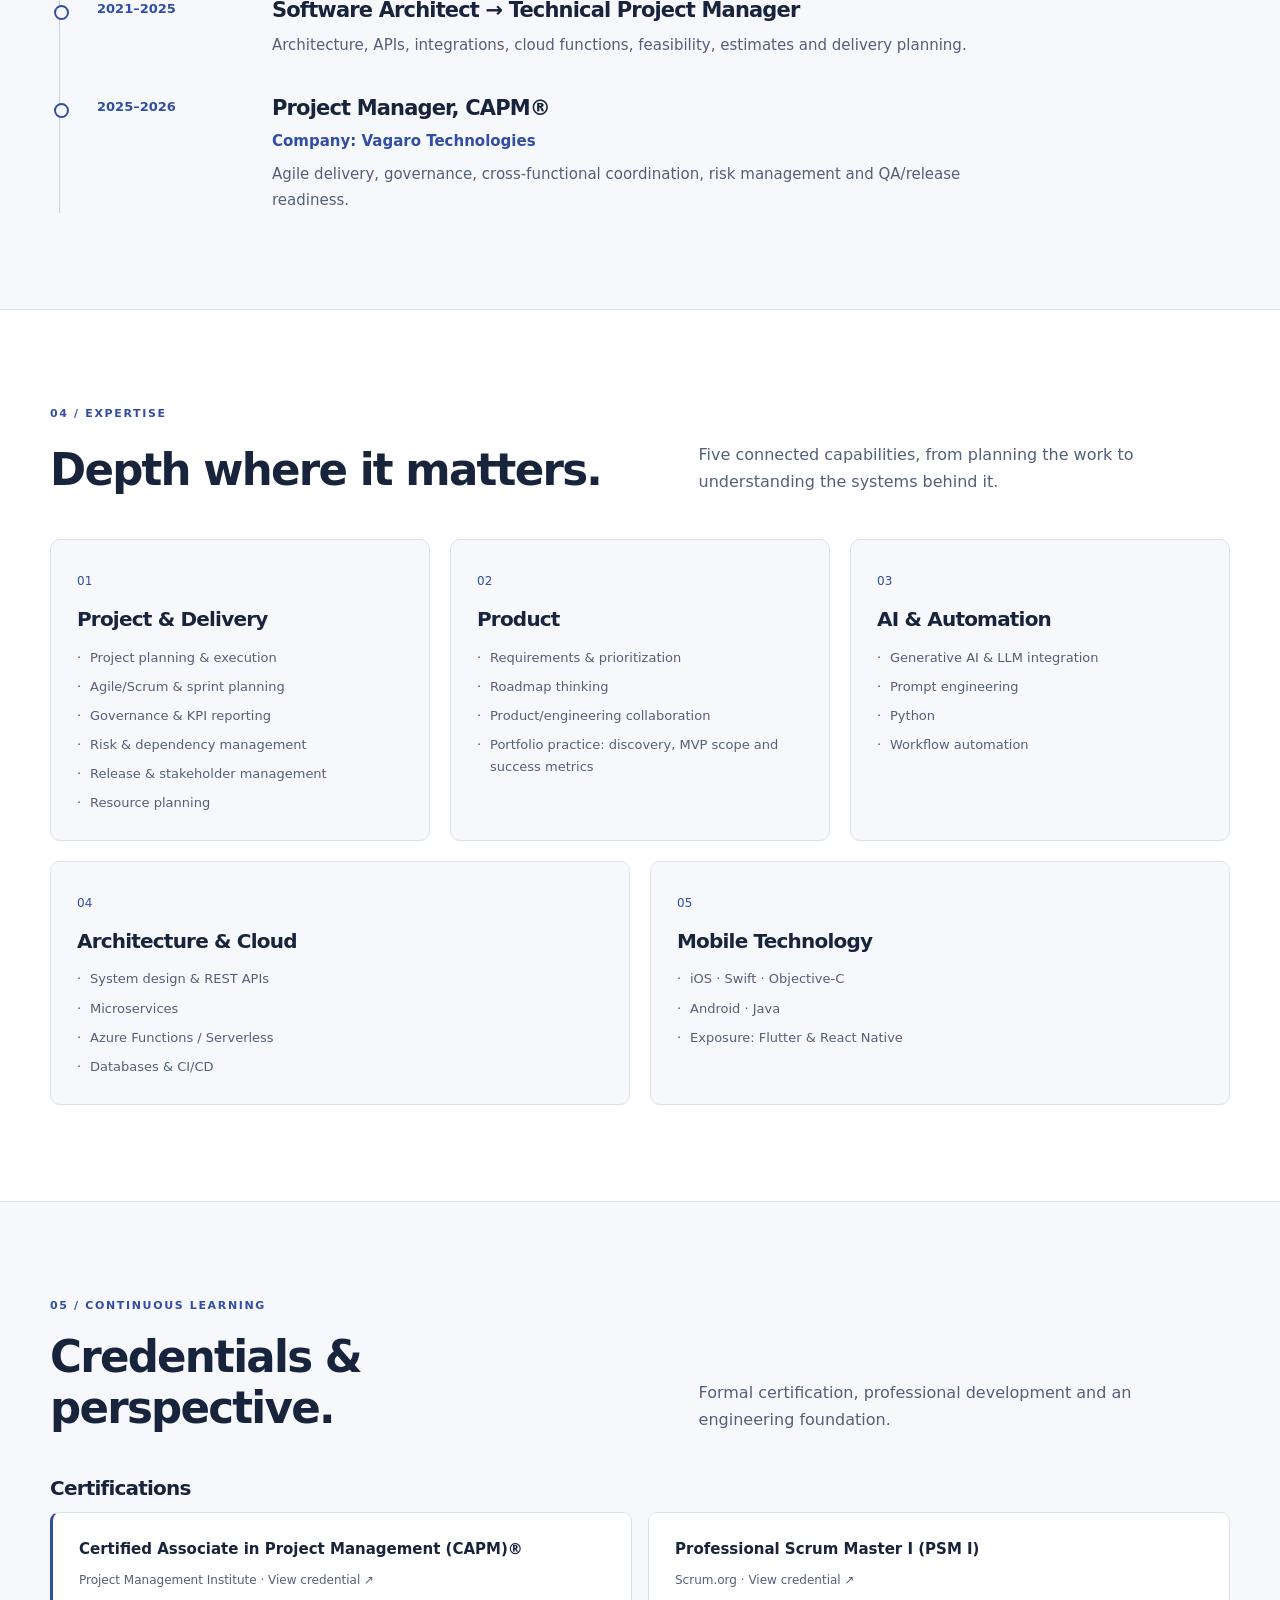
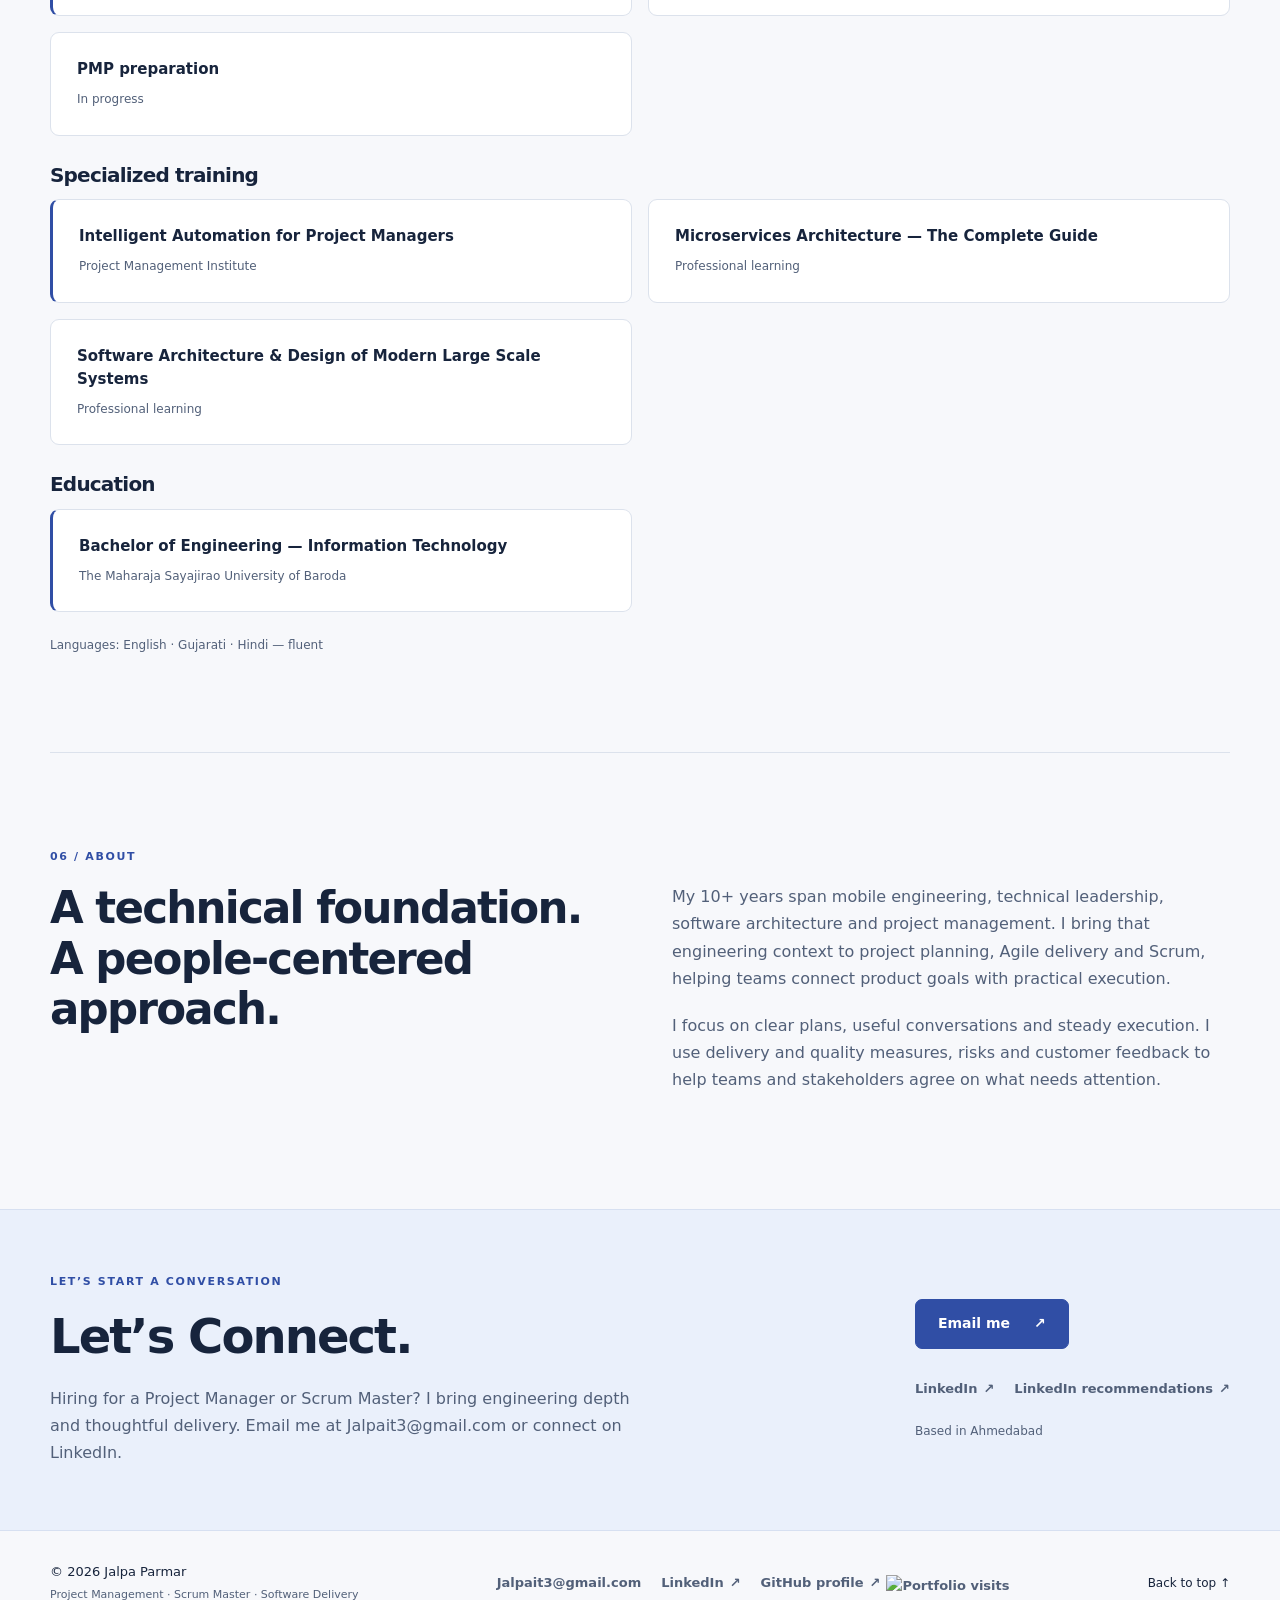
==== commit 5b8a4955: "Show only visitor count in footer badge" ====
--- a/index.html
+++ b/index.html
@@ -21,4 +21,4 @@
 <section class="section wrap" id="certifications"><span class="eyebrow">05 / CONTINUOUS LEARNING</span><div class="section-heading"><h2>Credentials &amp; perspective.</h2><p>Formal certification, professional development and an engineering foundation.</p></div><div class="credential-groups"><section class="credential-group" aria-labelledby="certifications-title"><h3 id="certifications-title">Certifications</h3><ul class="credential-list"><li><a href="https://www.credly.com/badges/f8669a82-21d4-4e45-8ff4-f805225fc129/linked_in_profile" target="_blank" rel="noopener noreferrer"><strong>Certified Associate in Project Management (CAPM)®</strong><span>Project Management Institute · View credential ↗</span></a></li><li><a href="https://www.credly.com/badges/e484ed03-b003-4f8a-a17c-c9174ec7daa3/public_url" target="_blank" rel="noopener noreferrer"><strong>Professional Scrum Master I (PSM I)</strong><span>Scrum.org · View credential ↗</span></a></li><li><strong>PMP preparation</strong><span>In progress</span></li></ul></section><section class="credential-group" aria-labelledby="training-title"><h3 id="training-title">Specialized training</h3><ul class="credential-list"><li><strong>Intelligent Automation for Project Managers</strong><span>Project Management Institute</span></li><li><strong>Microservices Architecture — The Complete Guide</strong><span>Professional learning</span></li><li><strong>Software Architecture &amp; Design of Modern Large Scale Systems</strong><span>Professional learning</span></li></ul></section><section class="credential-group" aria-labelledby="education-title"><h3 id="education-title">Education</h3><ul class="credential-list"><li><strong>Bachelor of Engineering — Information Technology</strong><span>The Maharaja Sayajirao University of Baroda</span></li></ul></section></div><p class="languages">Languages: English · Gujarati · Hindi — fluent</p></section>
 <section class="section about-section wrap" id="about"><span class="eyebrow">06 / ABOUT</span><div class="about-grid"><h2>A technical foundation.<br/>A people-centered approach.</h2><div><p>My 10+ years span mobile engineering, technical leadership, software architecture and project management. I bring that engineering context to project planning, Agile delivery and Scrum, helping teams connect product goals with practical execution.</p><p>I focus on clear plans, useful conversations and steady execution. I use delivery and quality measures, risks and customer feedback to help teams and stakeholders agree on what needs attention.</p></div></div></section>
 <section class="contact-section" id="contact"><div class="wrap contact-inner"><div><span class="eyebrow">LET’S START A CONVERSATION</span><h2>Let’s Connect.</h2><p>Hiring for a Project Manager or Scrum Master? I bring engineering depth and thoughtful delivery. Email me at <a href="mailto:Jalpait3@gmail.com">Jalpait3@gmail.com</a> or connect on LinkedIn.</p></div><div><a class="button primary" href="mailto:Jalpait3@gmail.com">Email me <span aria-hidden="true">↗</span></a><div class="social-links"><a href="https://www.linkedin.com/in/jalpa-parmar">LinkedIn <span aria-hidden="true">↗</span></a><a href="https://www.linkedin.com/in/jalpa-parmar">LinkedIn recommendations <span aria-hidden="true">↗</span></a></div><p class="contact-location">Based in Ahmedabad</p></div></div></section>
-</main><footer class="site-footer wrap"><span>© 2026 Jalpa Parmar<br/><small>Project Management · Scrum Master · Software Delivery</small></span><div class="social-links"><a href="mailto:Jalpait3@gmail.com">Jalpait3@gmail.com</a><a href="https://www.linkedin.com/in/jalpa-parmar">LinkedIn <span aria-hidden="true">↗</span></a><a href="https://github.com/JalpaParmar">GitHub profile <span aria-hidden="true">↗</span> <img class="portfolio-visit-count" alt="Portfolio visits" src="https://api.visitorbadge.io/api/VisitorHit?user=JalpaParmar&amp;repo=jalpa-parmar-portfolio&amp;label=PORTFOLIO%20VISITS&amp;labelColor=%23555&amp;countColor=%232c5282"></a></div><a class="back-top" href="#top">Back to top ↑</a></footer></body></html>
+</main><footer class="site-footer wrap"><span>© 2026 Jalpa Parmar<br/><small>Project Management · Scrum Master · Software Delivery</small></span><div class="social-links"><a href="mailto:Jalpait3@gmail.com">Jalpait3@gmail.com</a><a href="https://www.linkedin.com/in/jalpa-parmar">LinkedIn <span aria-hidden="true">↗</span></a><a href="https://github.com/JalpaParmar">GitHub profile <span aria-hidden="true">↗</span> <img class="portfolio-visit-count" alt="Portfolio visits" src="https://api.visitorbadge.io/api/VisitorHit?user=JalpaParmar&amp;repo=jalpa-parmar-portfolio&amp;label=%E2%80%8B&amp;labelColor=%232c5282&amp;countColor=%232c5282"></a></div><a class="back-top" href="#top">Back to top ↑</a></footer></body></html>
--- a/style.css
+++ b/style.css
@@ -76,4 +76,4 @@
 .case-links .button{min-height:44px}
 @media(max-width:600px){.looking-for{gap:6px;margin-top:14px}.looking-for span{font-size:10px;padding:6px 9px}.credential-groups{gap:22px}.case-summary{grid-template-columns:1fr;gap:13px;padding:18px;margin-block:14px 28px}.case-summary p{font-size:12px}.case-links .button{flex:1 1 auto}}
 
-.portfolio-visit-count{font-size:10px;font-weight:500;color:var(--muted);white-space:nowrap}
+.portfolio-visit-count{height:16px;width:auto;max-width:none;vertical-align:middle;display:inline-block}
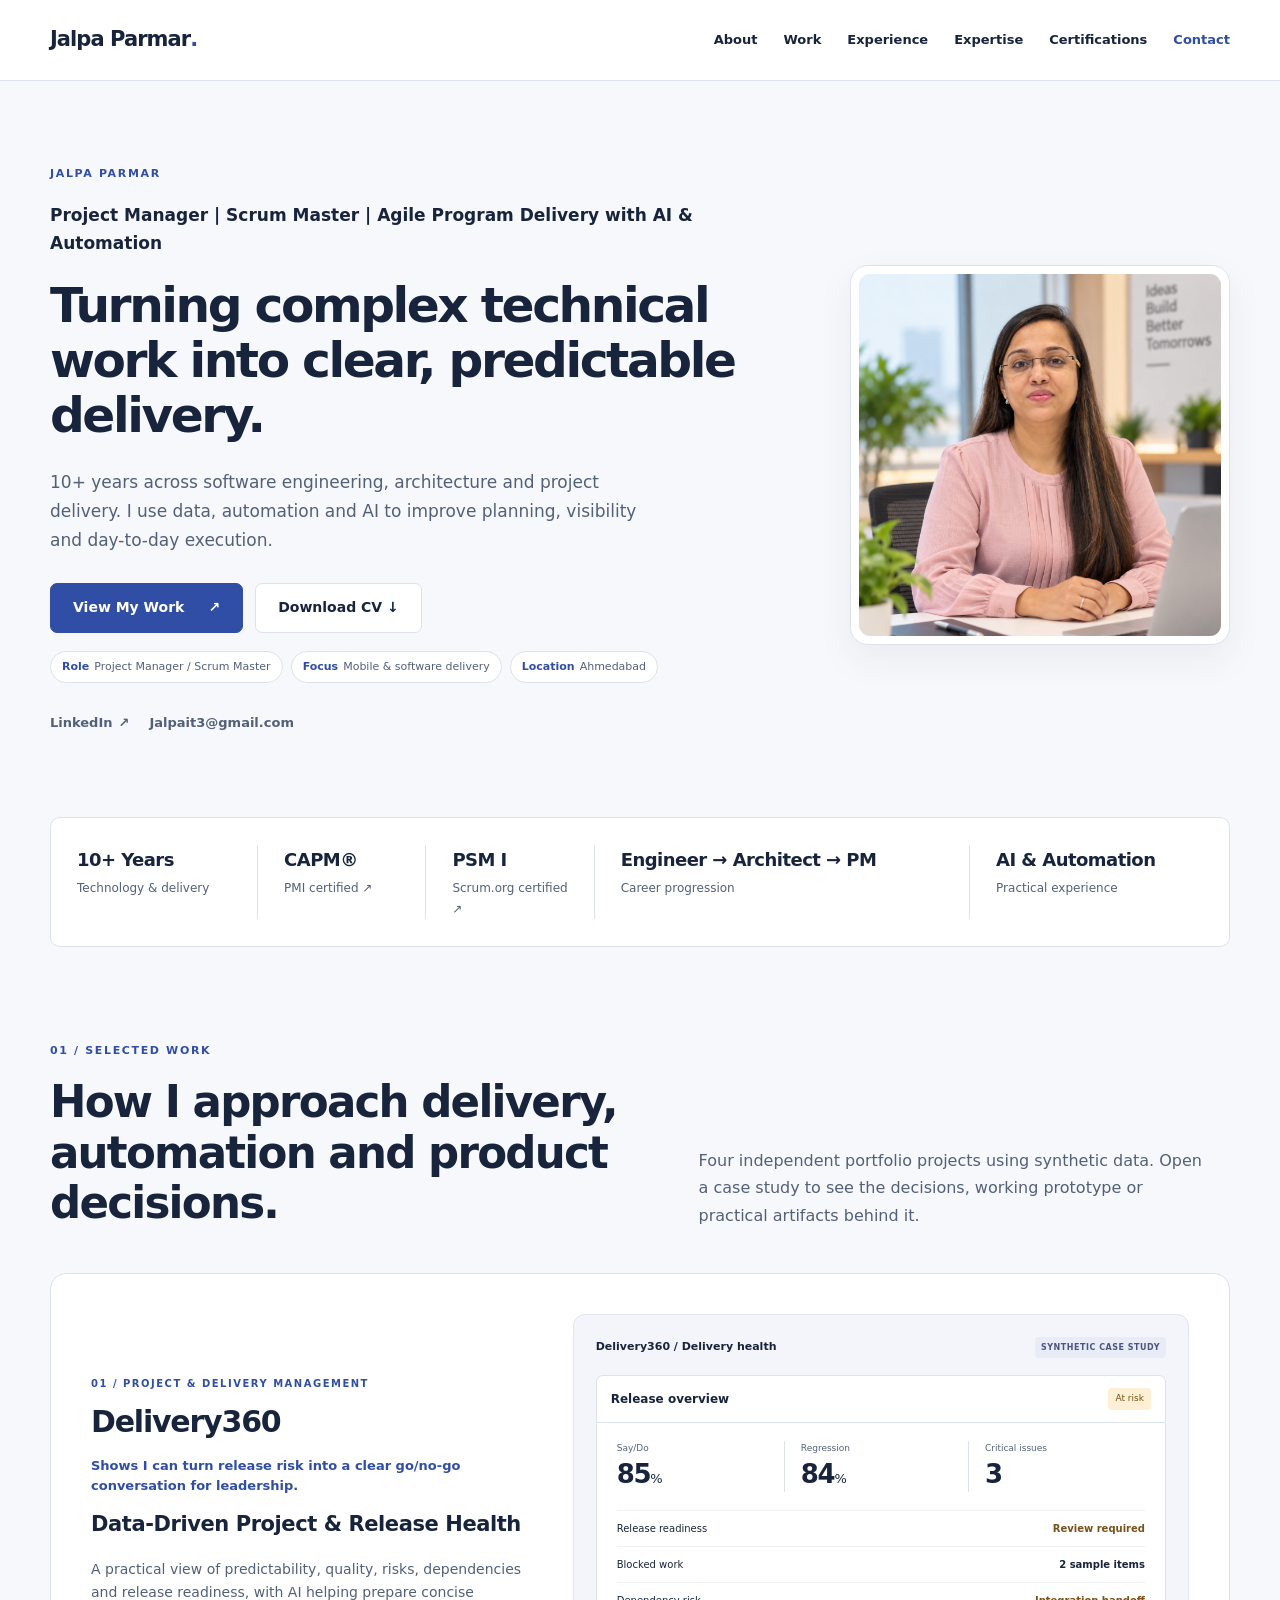
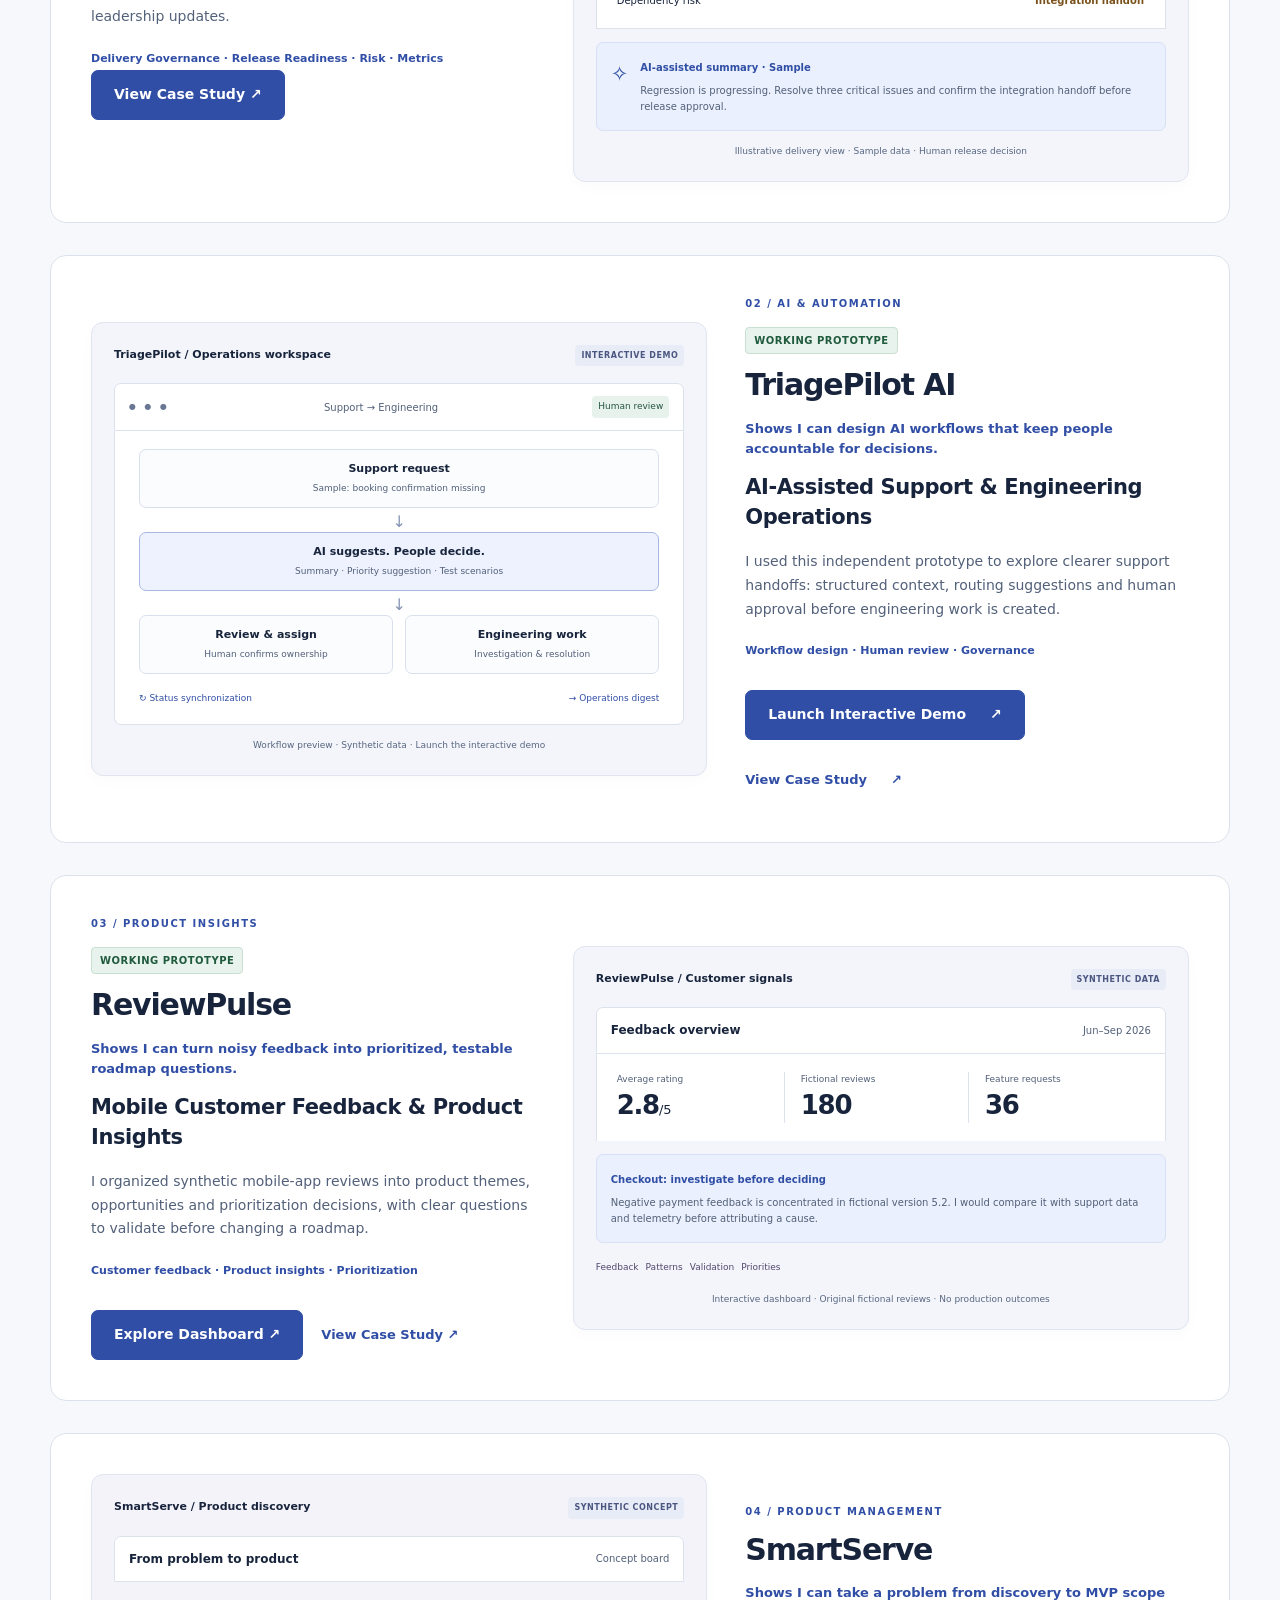
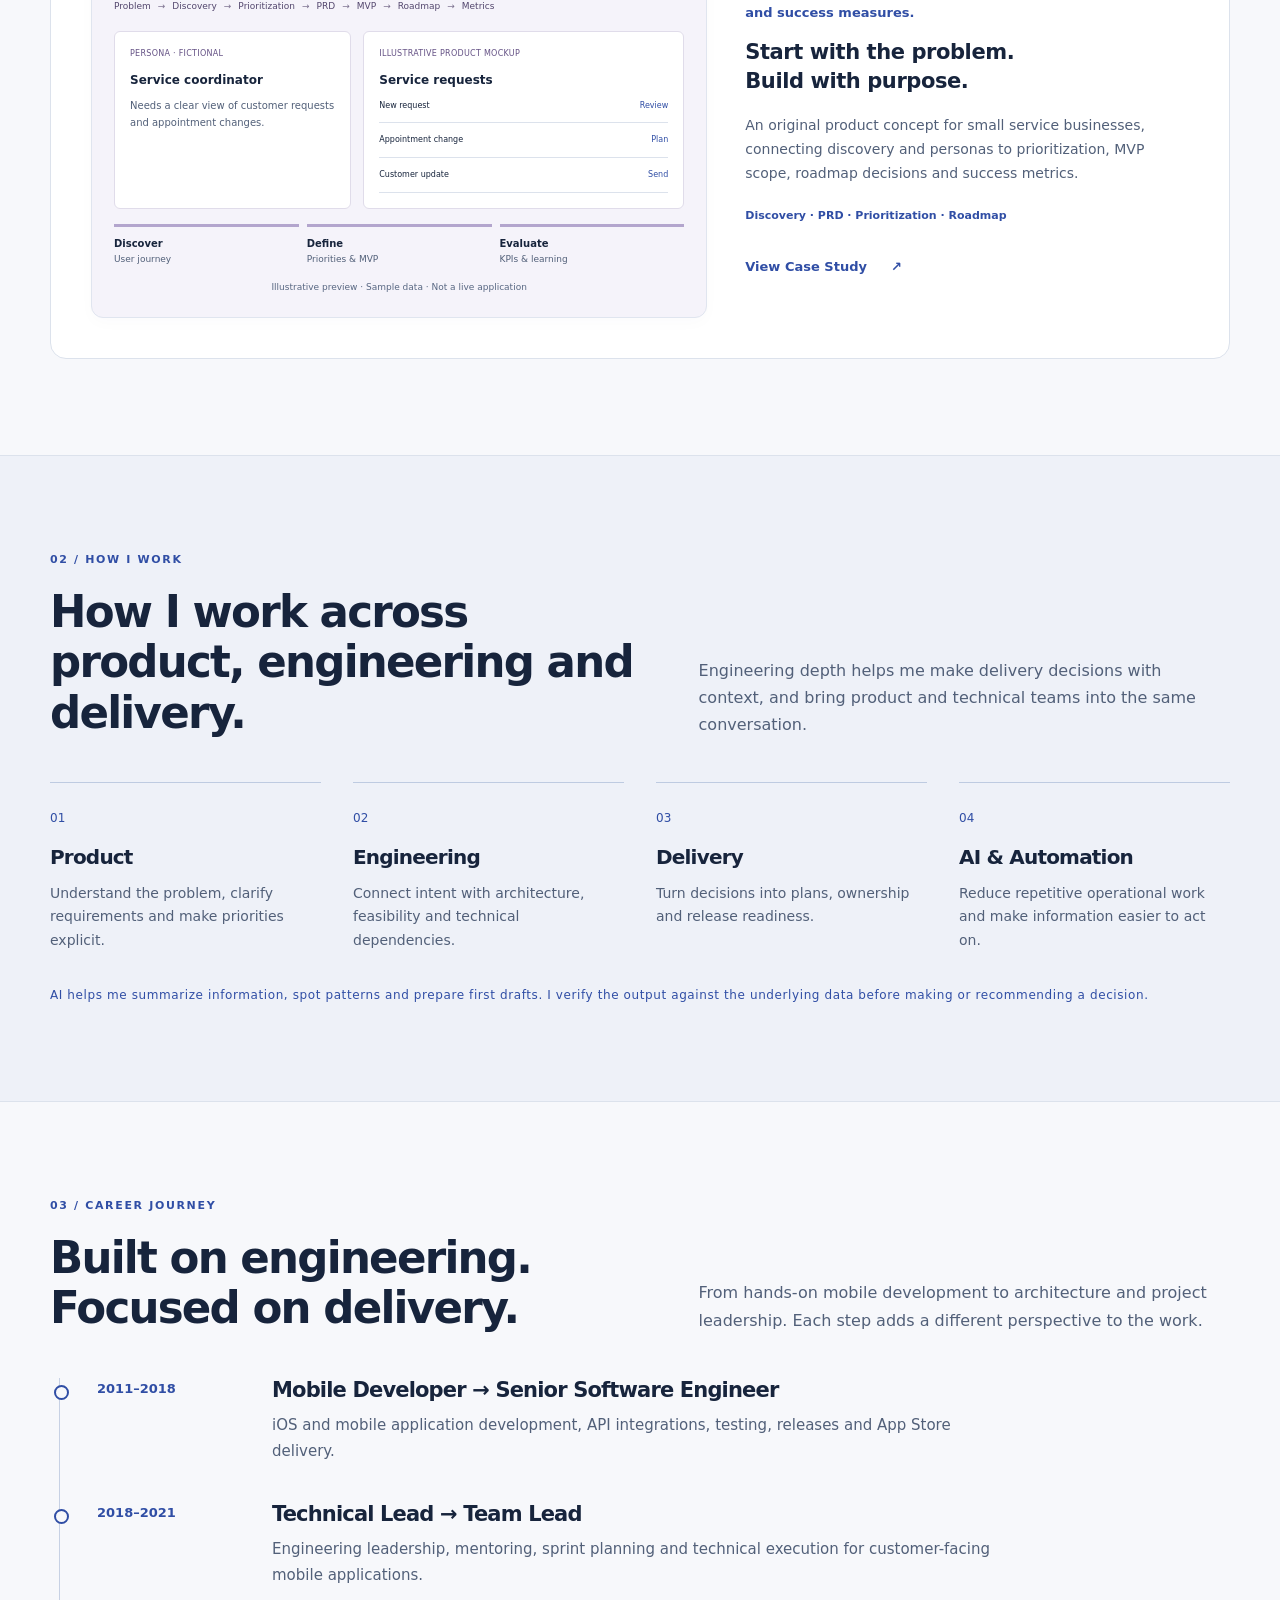
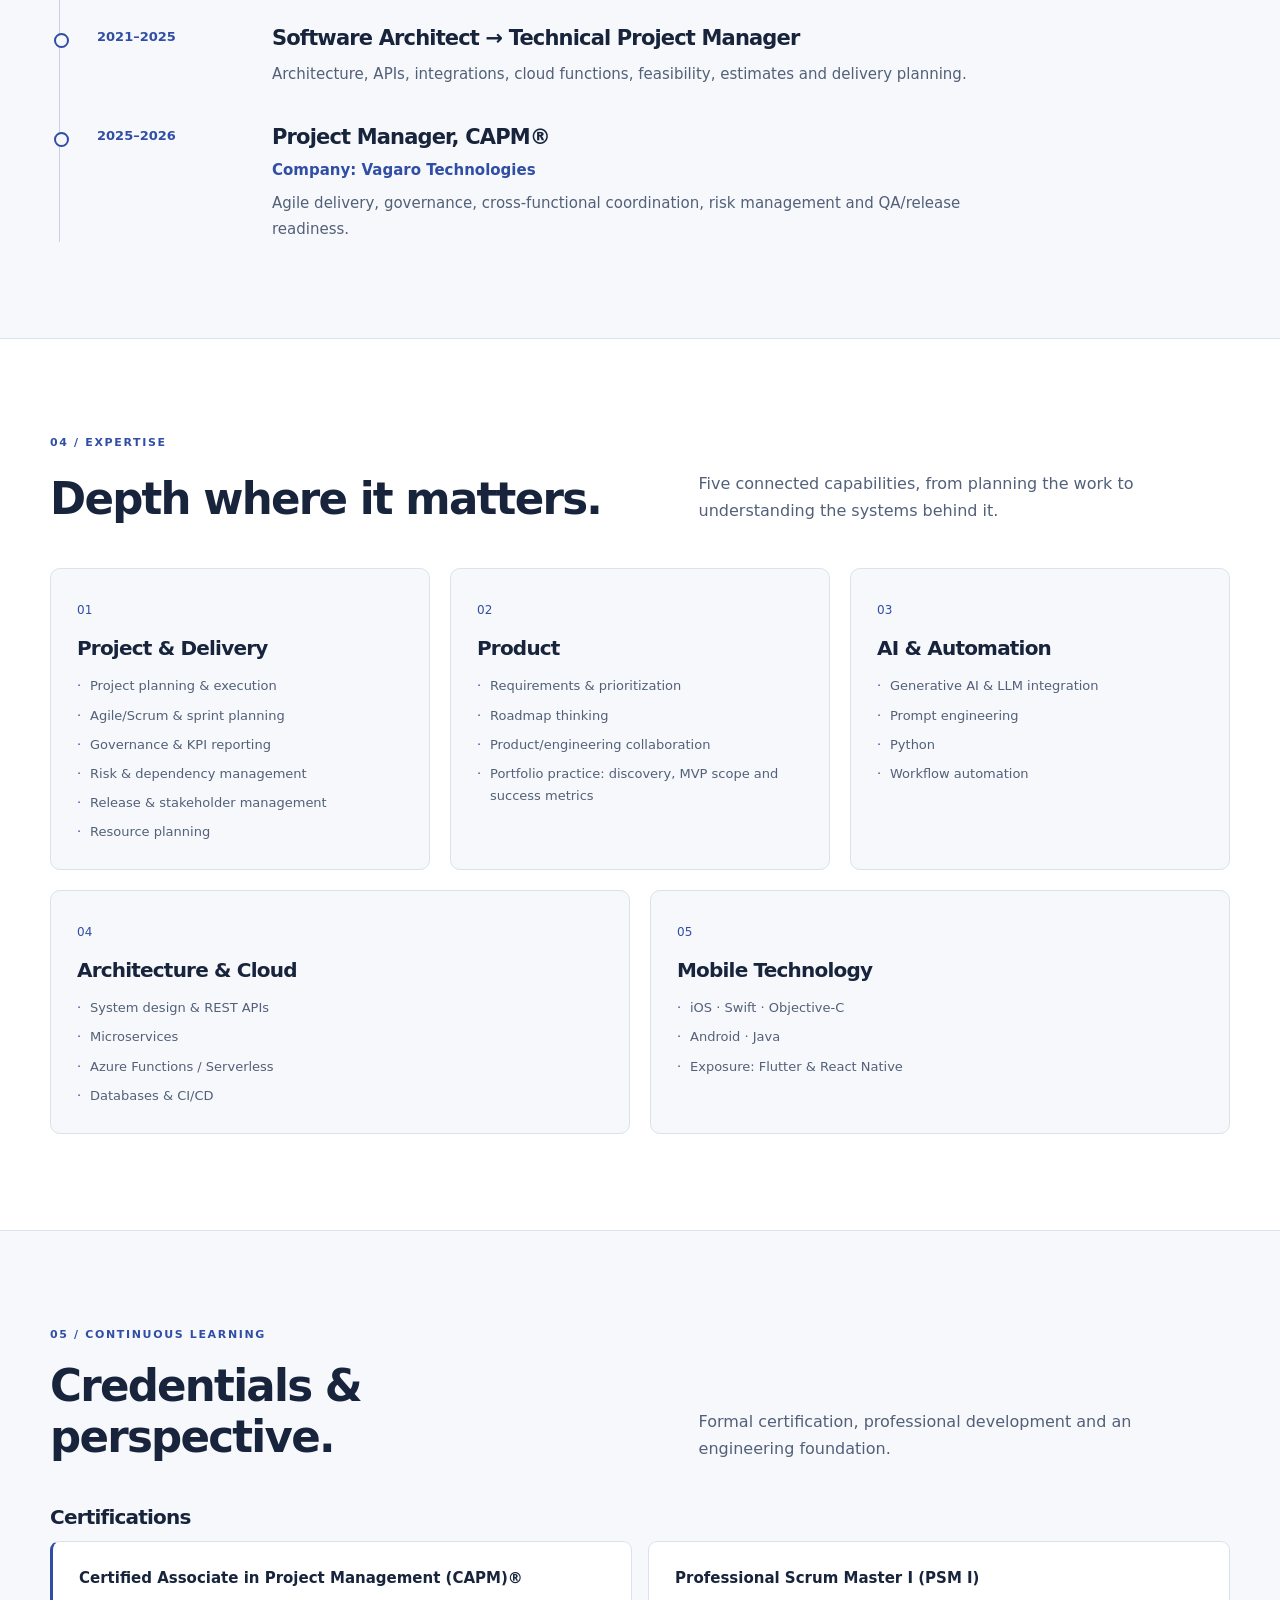
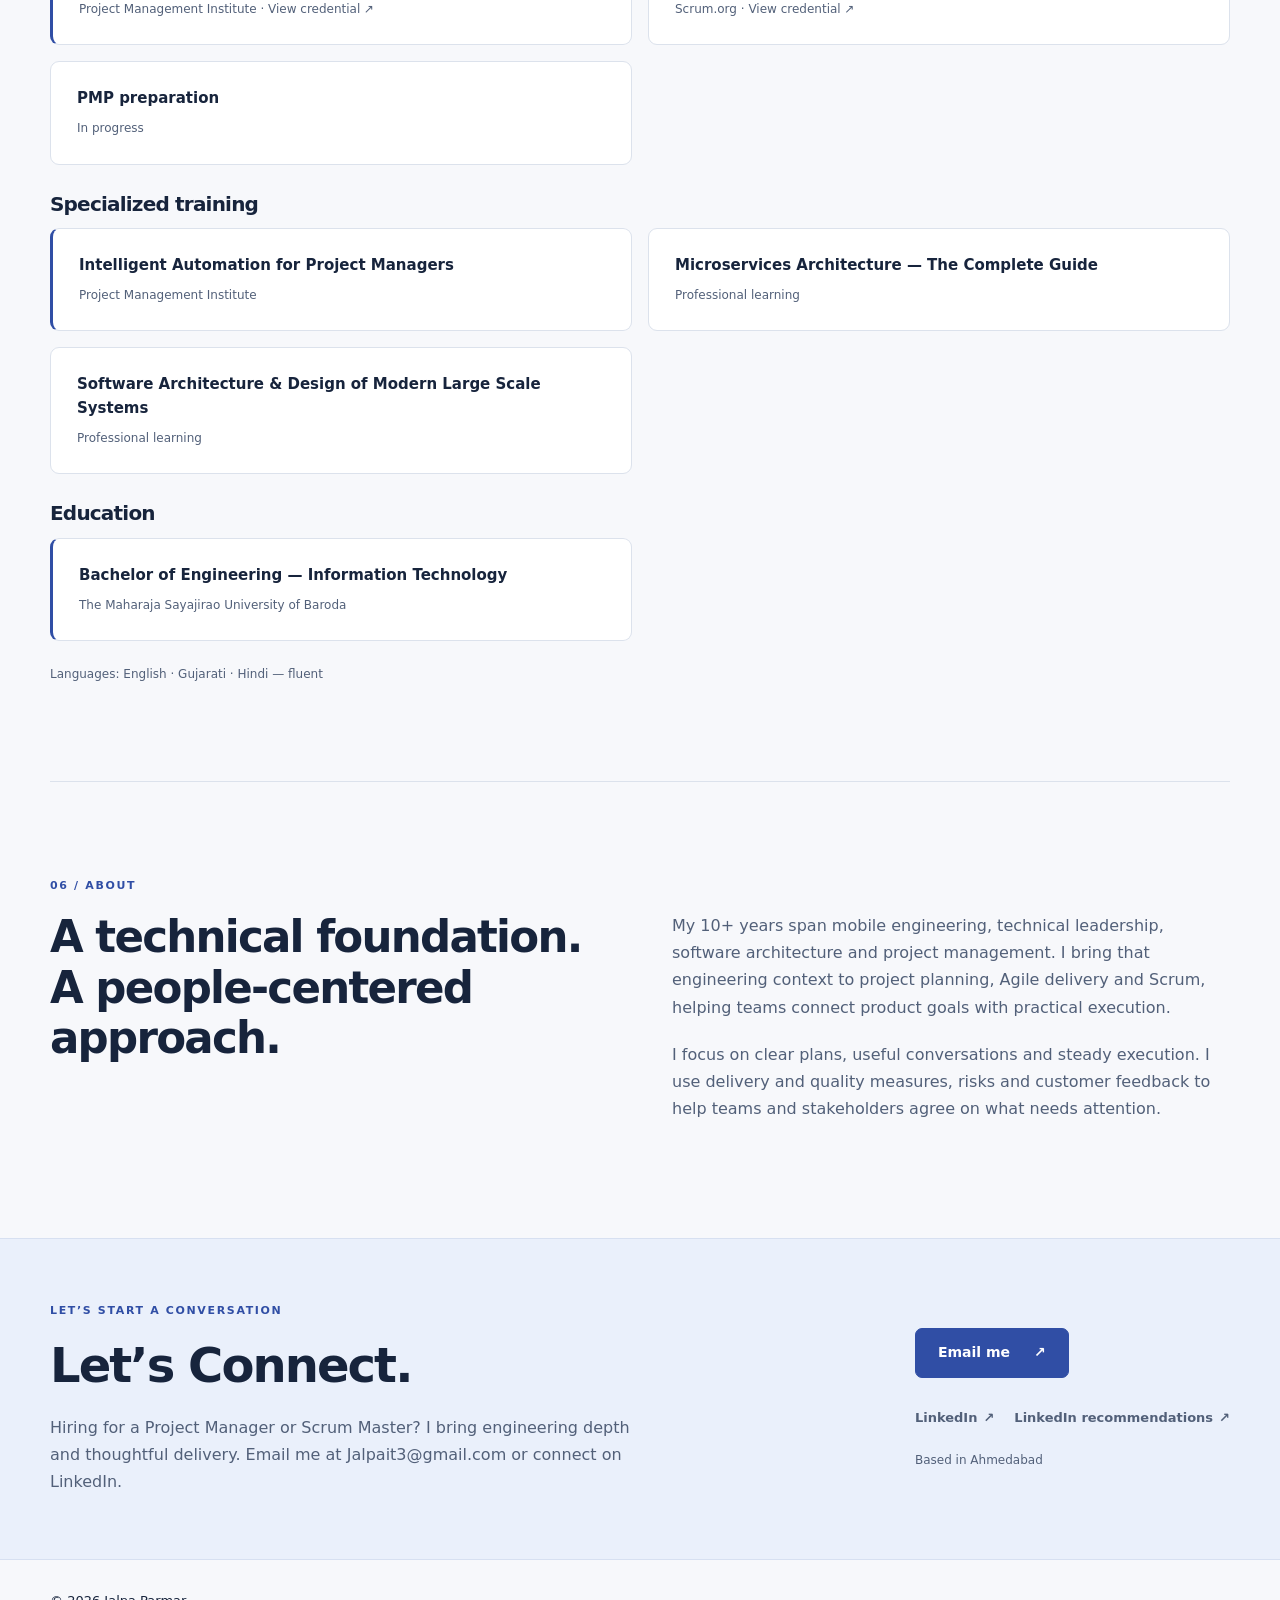
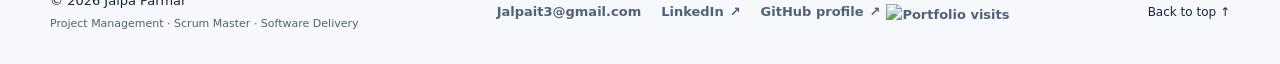
==== commit 68551b3d: "Add AI and automation to portfolio job title" ====
--- a/index.html
+++ b/index.html
@@ -8,11 +8,11 @@
 <meta content="Jalpa Parmar: Project Manager and Scrum Master with 10+ years in software delivery, Agile and engineering. CAPM® and PSM I certified." property="og:description"/>
 <meta content="https://jalpaparmar.github.io/jalpa-parmar-portfolio/" property="og:url"/>
 <meta content="summary_large_image" name="twitter:card"/><meta content="https://jalpaparmar.github.io/jalpa-parmar-portfolio/assets/images/jalpa-parmar-social-card.svg" property="og:image"/><meta content="https://jalpaparmar.github.io/jalpa-parmar-portfolio/assets/images/jalpa-parmar-social-card.svg" name="twitter:image"/>
-<script type="application/ld+json">{"@context":"https://schema.org","@type":"Person","name":"Jalpa Parmar","url":"https://jalpaparmar.github.io/jalpa-parmar-portfolio/","jobTitle":"Project Manager and Scrum Master","sameAs":["https://www.linkedin.com/in/jalpa-parmar","https://github.com/JalpaParmar"],"alumniOf":{"@type":"CollegeOrUniversity","name":"The Maharaja Sayajirao University of Baroda"}}</script>
+<script type="application/ld+json">{"@context":"https://schema.org","@type":"Person","name":"Jalpa Parmar","url":"https://jalpaparmar.github.io/jalpa-parmar-portfolio/","jobTitle":"Project Manager | Scrum Master | Agile Program Delivery with AI & Automation","sameAs":["https://www.linkedin.com/in/jalpa-parmar","https://github.com/JalpaParmar"],"alumniOf":{"@type":"CollegeOrUniversity","name":"The Maharaja Sayajirao University of Baroda"}}</script>
 <script defer="" src="site.js"></script></head>
 <body id="top"><a class="skip-link" href="#main-content">Skip to content</a><header class="site-header"><nav aria-label="Primary navigation" class="nav-shell"><a class="brand" href="#top">Jalpa Parmar<span aria-hidden="true" class="brand-dot">.</span></a><button aria-controls="nav-links" aria-expanded="false" class="menu-toggle" hidden="" type="button">Menu <span aria-hidden="true">☰</span></button><div class="nav-links" id="nav-links"><a href="#about">About</a><a href="#work">Work</a><a href="#experience">Experience</a><a href="#skills">Expertise</a><a href="#certifications">Certifications</a><a href="#contact">Contact</a></div><!-- Add a Resume link here only after a real portfolio-safe file is supplied. --></nav></header>
 <main id="main-content" tabindex="-1">
-<section aria-labelledby="hero-title" class="hero hero-with-portrait wrap"><div class="hero-copy"><span class="eyebrow">JALPA PARMAR</span><p class="role-title">Project Manager | Scrum Master</p><h1 id="hero-title">Turning complex technical work into clear, predictable delivery.</h1><p class="intro">10+ years across software engineering, architecture and project delivery. I use data, automation and AI to improve planning, visibility and day-to-day execution.</p><div class="actions"><a class="button primary" href="#work">View My Work <span aria-hidden="true">↗</span></a><a class="button" download="Jalpa_Parmar_Project_Manager_CAPM_PSMI.pdf" href="assets/documents/Jalpa_Parmar_Project_Manager_CAPM_PSMI.pdf">Download CV ↓</a></div><div class="looking-for" aria-label="What I am looking for"><span><strong>Role</strong> Project Manager / Scrum Master</span><span><strong>Focus</strong> Mobile &amp; software delivery</span><span><strong>Location</strong> Ahmedabad</span></div><div class="social-links"><a href="https://www.linkedin.com/in/jalpa-parmar">LinkedIn <span aria-hidden="true">↗</span></a><a href="mailto:Jalpait3@gmail.com">Jalpait3@gmail.com</a></div></div><figure class="hero-portrait"><img alt="Jalpa Parmar, Project Manager and Scrum Master" decoding="async" fetchpriority="high" height="1254" src="assets/images/jalpa-parmar-profile.png" width="1254"/></figure></section>
+<section aria-labelledby="hero-title" class="hero hero-with-portrait wrap"><div class="hero-copy"><span class="eyebrow">JALPA PARMAR</span><p class="role-title">Project Manager | Scrum Master | Agile Program Delivery with AI &amp; Automation</p><h1 id="hero-title">Turning complex technical work into clear, predictable delivery.</h1><p class="intro">10+ years across software engineering, architecture and project delivery. I use data, automation and AI to improve planning, visibility and day-to-day execution.</p><div class="actions"><a class="button primary" href="#work">View My Work <span aria-hidden="true">↗</span></a><a class="button" download="Jalpa_Parmar_CV_Nov2026_V1.4.pdf" href="assets/documents/Jalpa_Parmar_CV_Nov2026_V1.4.pdf">Download CV ↓</a></div><div class="looking-for" aria-label="What I am looking for"><span><strong>Role</strong> Project Manager / Scrum Master</span><span><strong>Focus</strong> Mobile &amp; software delivery</span><span><strong>Location</strong> Ahmedabad</span></div><div class="social-links"><a href="https://www.linkedin.com/in/jalpa-parmar">LinkedIn <span aria-hidden="true">↗</span></a><a href="mailto:Jalpait3@gmail.com">Jalpait3@gmail.com</a></div></div><figure class="hero-portrait"><img alt="Jalpa Parmar, Project Manager and Scrum Master" decoding="async" fetchpriority="high" height="1254" src="assets/images/jalpa-parmar-profile.png" width="1254"/></figure></section>
 <div aria-label="Professional background" class="credibility wrap"><div><strong>10+ Years</strong><span>Technology &amp; delivery</span></div><a href="https://www.credly.com/badges/f8669a82-21d4-4e45-8ff4-f805225fc129/linked_in_profile" target="_blank" rel="noopener noreferrer" aria-label="View CAPM certification on Credly"><strong>CAPM®</strong><span>PMI certified ↗</span></a><a href="https://www.credly.com/badges/e484ed03-b003-4f8a-a17c-c9174ec7daa3/public_url" target="_blank" rel="noopener noreferrer" aria-label="View PSM I certification on Credly"><strong>PSM I</strong><span>Scrum.org certified ↗</span></a><div><strong>Engineer → Architect → PM</strong><span>Career progression</span></div><div><strong>AI &amp; Automation</strong><span>Practical experience</span></div></div>
 <section class="section wrap" id="work"><span class="eyebrow">01 / SELECTED WORK</span><div class="section-heading"><h2>How I approach delivery, automation and product decisions.</h2><p>Four independent portfolio projects using synthetic data. Open a case study to see the decisions, working prototype or practical artifacts behind it.</p></div><div class="projects"><article class="project"><div class="project-copy"><span class="eyebrow">01 / PROJECT &amp; DELIVERY MANAGEMENT</span><h3>Delivery360</h3><p class="proof-line">Shows I can turn release risk into a clear go/no-go conversation for leadership.</p><p class="project-headline">Data-Driven Project &amp; Release Health</p><p>A practical view of predictability, quality, risks, dependencies and release readiness, with AI helping prepare concise leadership updates.</p><p class="tags">Delivery Governance · Release Readiness · Risk · Metrics</p><a aria-label="View Delivery360 case study" class="button primary" href="delivery360.html">View Case Study ↗</a></div><figure class="preview delivery-preview"><figcaption><span>Delivery360 / Delivery health</span><span class="demo-label">SYNTHETIC CASE STUDY</span></figcaption><div class="mini-toolbar"><strong>Release overview</strong><span class="risk">At risk</span></div><div class="metric-row"><div><small>Say/Do</small><strong>85<span>%</span></strong></div><div><small>Regression</small><strong>84<span>%</span></strong></div><div><small>Critical issues</small><strong>3</strong></div></div><div class="health-list"><div><span>Release readiness</span><strong class="risk-text">Review required</strong></div><div><span>Blocked work</span><strong>2 sample items</strong></div><div><span>Dependency risk</span><strong class="risk-text">Integration handoff</strong></div></div><div class="insight"><span aria-hidden="true">✧</span><div><strong>AI-assisted summary · Sample</strong><p>Regression is progressing. Resolve three critical issues and confirm the integration handoff before release approval.</p></div></div><p class="preview-note">Illustrative delivery view · Sample data · Human release decision</p></figure></article><article class="project reverse"><div class="project-copy"><span class="eyebrow">02 / AI &amp; AUTOMATION</span><span class="working-label">WORKING PROTOTYPE</span><h3>TriagePilot AI</h3><p class="proof-line">Shows I can design AI workflows that keep people accountable for decisions.</p><p class="project-headline">AI-Assisted Support &amp; Engineering Operations</p><p>I used this independent prototype to explore clearer support handoffs: structured context, routing suggestions and human approval before engineering work is created.</p><p class="tags">Workflow design · Human review · Governance</p><div class="actions"><a class="button primary" href="projects/opspilot/index.html">Launch Interactive Demo <span aria-hidden="true">↗</span></a><a aria-label="View TriagePilot AI case study" class="text-link" href="opspilot.html">View Case Study <span aria-hidden="true">↗</span></a></div></div><figure class="preview ops-preview"><figcaption><span>TriagePilot / Operations workspace</span><span class="demo-label">INTERACTIVE DEMO</span></figcaption><div class="mini-toolbar"><span aria-hidden="true" class="window-dots">● ● ●</span><span>Support → Engineering</span><span class="status">Human review</span></div><div class="workflow"><div class="flow-node"><span aria-hidden="true" class="node-icon">↳</span><strong>Support request</strong><small>Sample: booking confirmation missing</small></div><span aria-hidden="true" class="flow-arrow">↓</span><div class="flow-node active"><span aria-hidden="true" class="node-icon">✧</span><strong>AI suggests. People decide.</strong><small>Summary · Priority suggestion · Test scenarios</small></div><span aria-hidden="true" class="flow-arrow">↓</span><div class="flow-split"><div class="flow-node"><strong>Review &amp; assign</strong><small>Human confirms ownership</small></div><div class="flow-node"><strong>Engineering work</strong><small>Investigation &amp; resolution</small></div></div><div class="sync-line">↻ Status synchronization <span>→ Operations digest</span></div></div><p class="preview-note">Workflow preview · Synthetic data · Launch the interactive demo</p></figure></article><article class="project"><div class="project-copy"><span class="eyebrow">03 / PRODUCT INSIGHTS</span><span class="working-label">WORKING PROTOTYPE</span><h3>ReviewPulse</h3><p class="proof-line">Shows I can turn noisy feedback into prioritized, testable roadmap questions.</p><p class="project-headline">Mobile Customer Feedback &amp; Product Insights</p><p>I organized synthetic mobile-app reviews into product themes, opportunities and prioritization decisions, with clear questions to validate before changing a roadmap.</p><p class="tags">Customer feedback · Product insights · Prioritization</p><div class="actions"><a class="button primary" href="projects/reviewpulse/index.html">Explore Dashboard ↗</a><a aria-label="View ReviewPulse case study" class="text-link" href="reviewpulse.html">View Case Study ↗</a></div></div><figure class="preview review-preview"><figcaption><span>ReviewPulse / Customer signals</span><span class="demo-label">SYNTHETIC DATA</span></figcaption><div class="mini-toolbar"><strong>Feedback overview</strong><span>Jun–Sep 2026</span></div><div class="metric-row"><div><small>Average rating</small><strong>2.8<span>/5</span></strong></div><div><small>Fictional reviews</small><strong>180</strong></div><div><small>Feature requests</small><strong>36</strong></div></div><div class="insight"><div><strong>Checkout: investigate before deciding</strong><p>Negative payment feedback is concentrated in fictional version 5.2. I would compare it with support data and telemetry before attributing a cause.</p></div></div><div class="product-path"><span>Feedback</span><span>Patterns</span><span>Validation</span><span>Priorities</span></div><p class="preview-note">Interactive dashboard · Original fictional reviews · No production outcomes</p></figure></article><article class="project reverse"><div class="project-copy"><span class="eyebrow">04 / PRODUCT MANAGEMENT</span><h3>SmartServe</h3><p class="proof-line">Shows I can take a problem from discovery to MVP scope and success measures.</p><p class="project-headline">Start with the problem.<br/>Build with purpose.</p><p>An original product concept for small service businesses, connecting discovery and personas to prioritization, MVP scope, roadmap decisions and success metrics.</p><p class="tags">Discovery · PRD · Prioritization · Roadmap</p><a aria-label="View SmartServe case study" class="text-link" href="product-case-study.html">View Case Study <span aria-hidden="true">↗</span></a></div><figure class="preview product-preview"><figcaption><span>SmartServe / Product discovery</span><span class="demo-label">SYNTHETIC CONCEPT</span></figcaption><div class="mini-toolbar"><strong>From problem to product</strong><span>Concept board</span></div><ol class="product-path"><li>Problem</li><li>Discovery</li><li>Prioritization</li><li>PRD</li><li>MVP</li><li>Roadmap</li><li>Metrics</li></ol><div class="product-board"><div class="concept-note"><small>PERSONA · FICTIONAL</small><strong>Service coordinator</strong><p>Needs a clear view of customer requests and appointment changes.</p></div><div class="wireframe"><small>ILLUSTRATIVE PRODUCT MOCKUP</small><strong>Service requests</strong><div><span>New request</span><span>Review</span></div><div><span>Appointment change</span><span>Plan</span></div><div><span>Customer update</span><span>Send</span></div></div></div><div class="roadmap"><span><b>Discover</b>User journey</span><span><b>Define</b>Priorities &amp; MVP</span><span><b>Evaluate</b>KPIs &amp; learning</span></div><p class="preview-note">Illustrative preview · Sample data · Not a live application</p></figure></article></div></section>
 <section class="section approach-band" id="approach"><div class="wrap"><span class="eyebrow">02 / HOW I WORK</span><div class="section-heading"><h2>How I work across product, engineering and delivery.</h2><p>Engineering depth helps me make delivery decisions with context, and bring product and technical teams into the same conversation.</p></div><ol class="approach-grid"><li><span>01</span><h3>Product</h3><p>Understand the problem, clarify requirements and make priorities explicit.</p></li><li><span>02</span><h3>Engineering</h3><p>Connect intent with architecture, feasibility and technical dependencies.</p></li><li><span>03</span><h3>Delivery</h3><p>Turn decisions into plans, ownership and release readiness.</p></li><li><span>04</span><h3>AI &amp; Automation</h3><p>Reduce repetitive operational work and make information easier to act on.</p></li></ol><p class="approach-caption">AI helps me summarize information, spot patterns and prepare first drafts. I verify the output against the underlying data before making or recommending a decision.</p></div></section>
